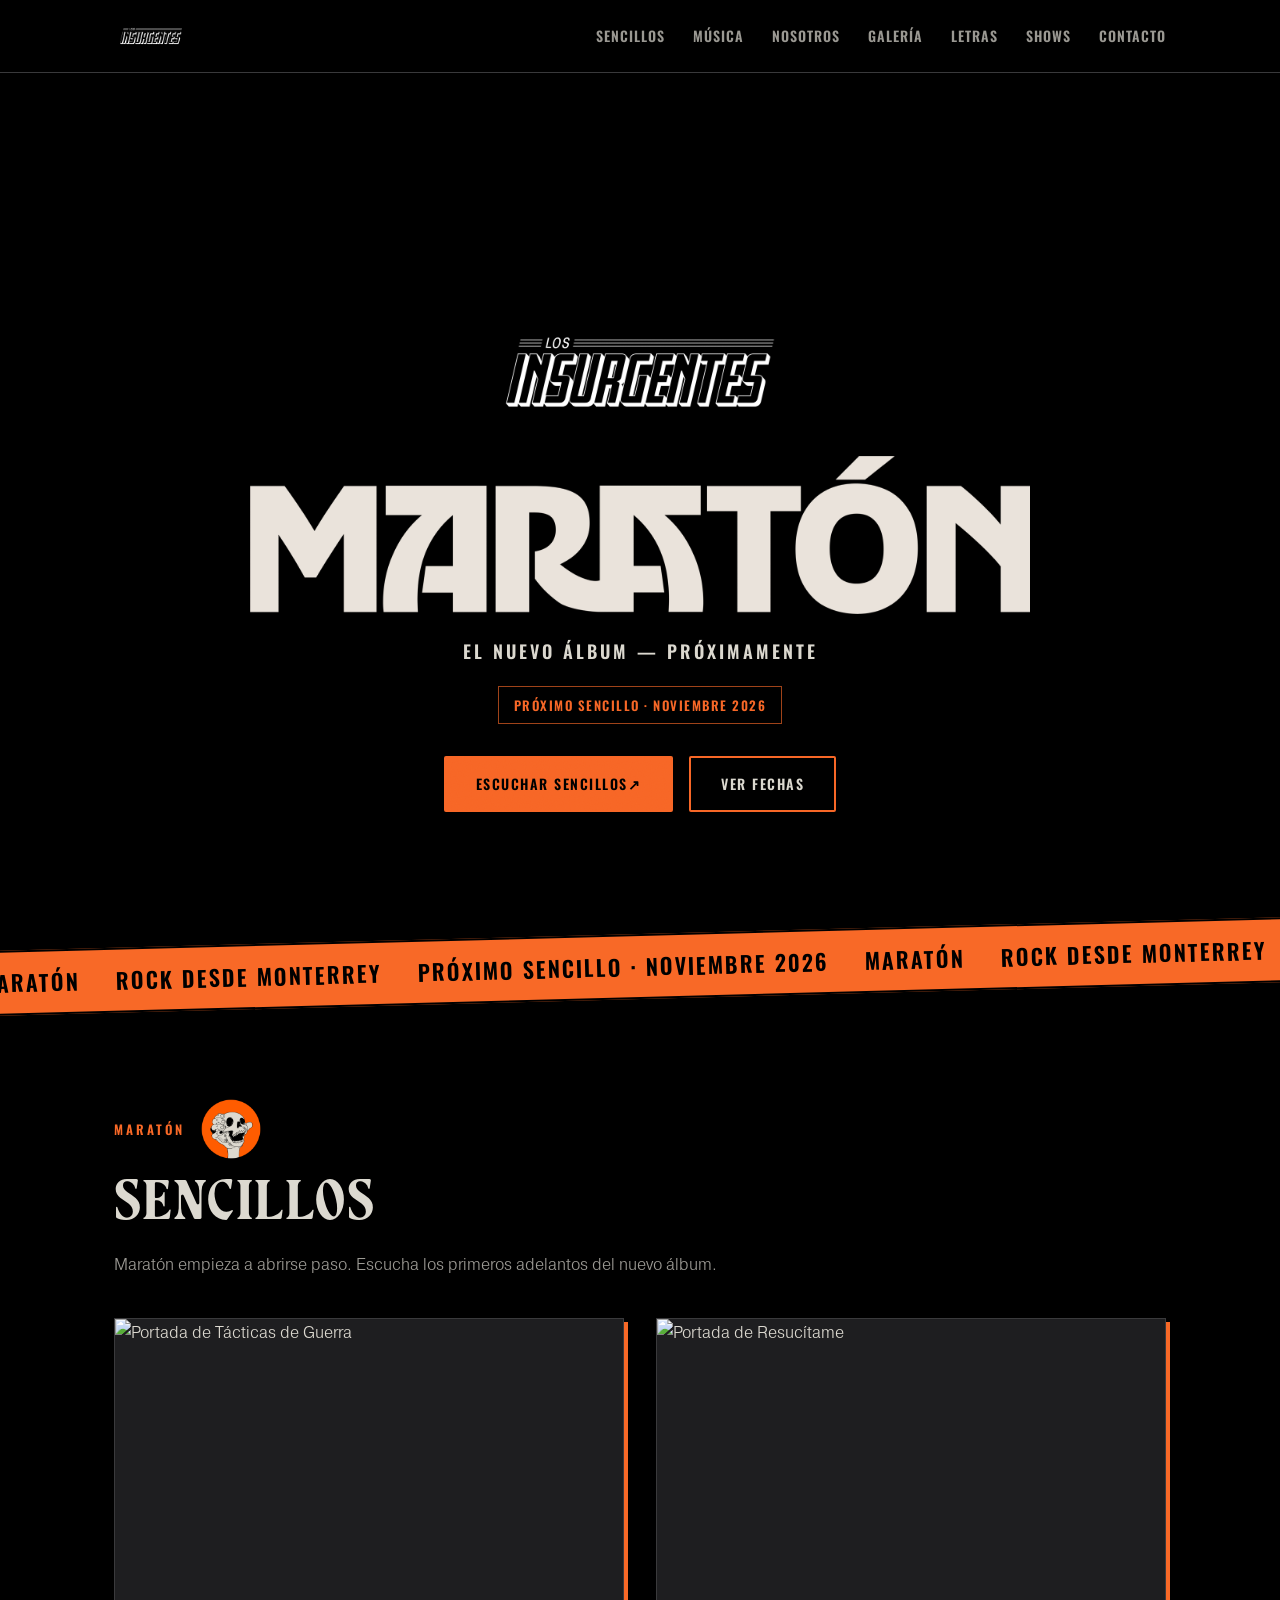
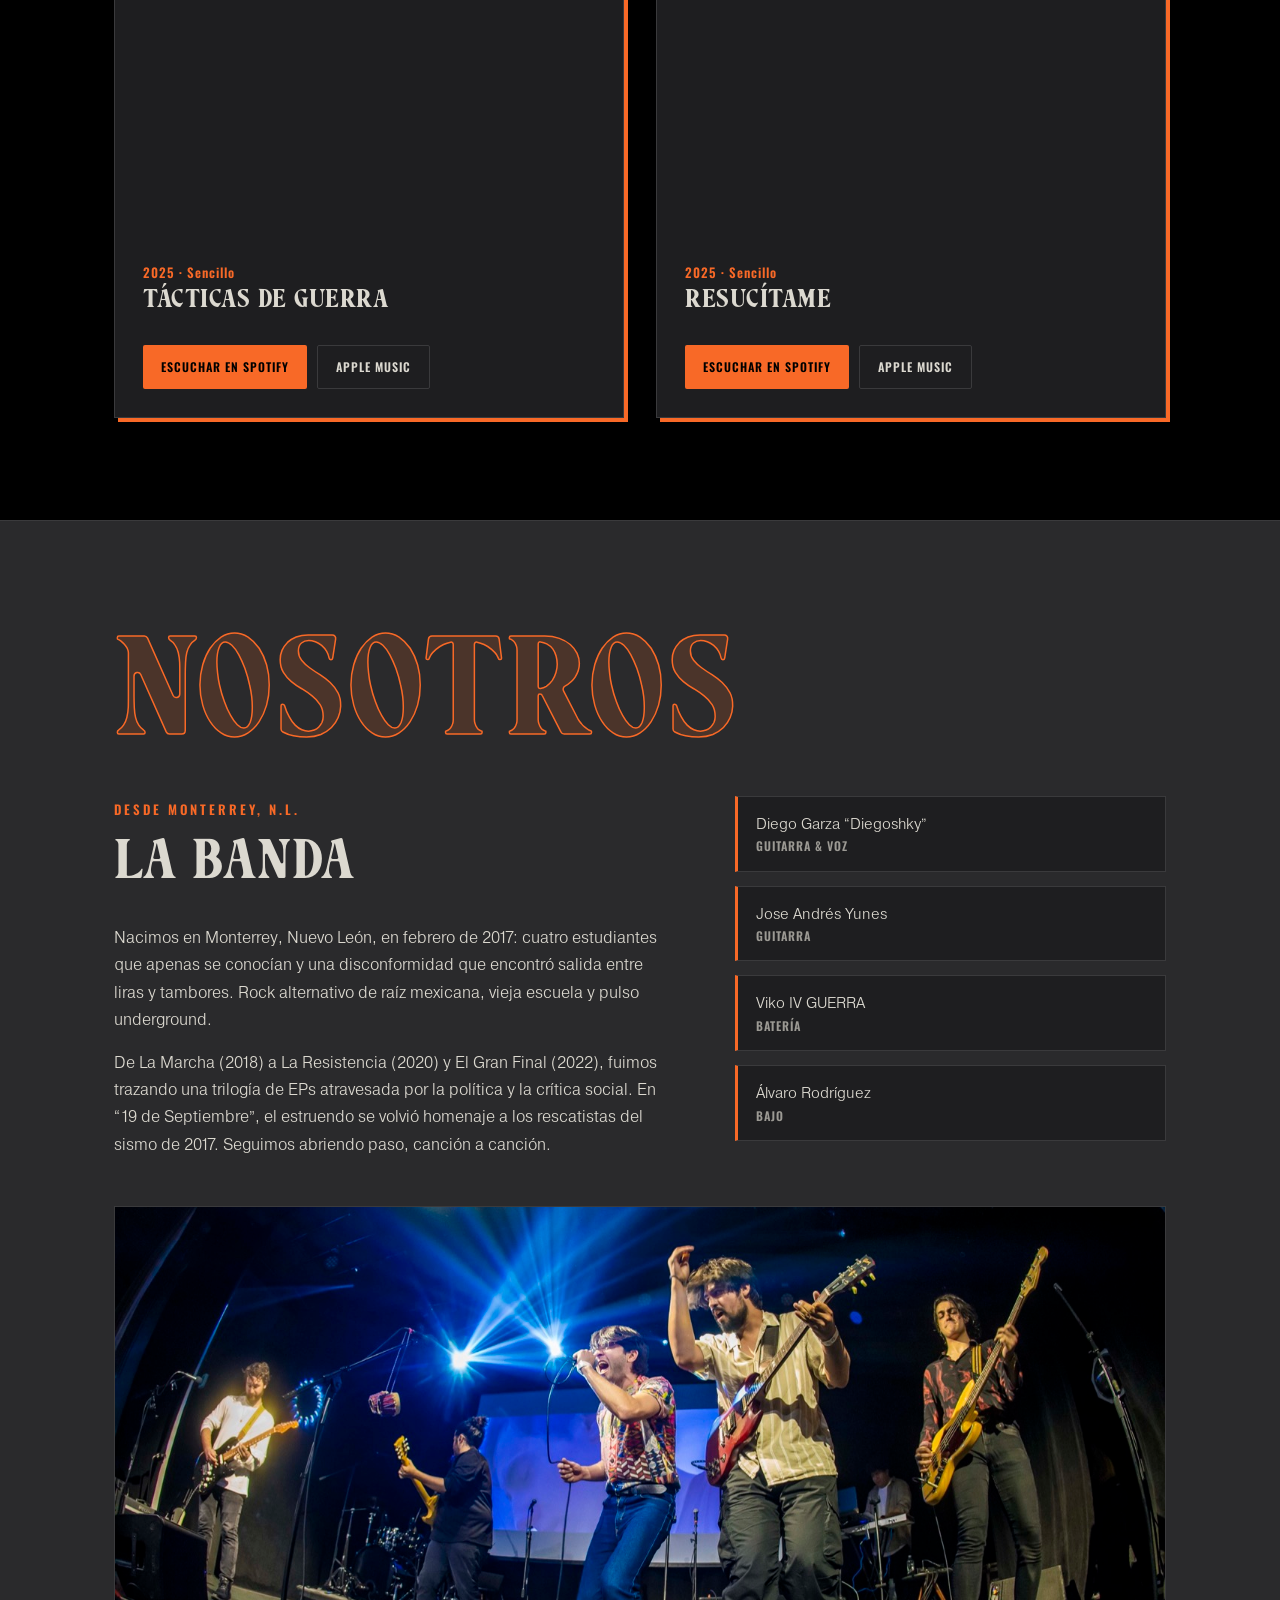
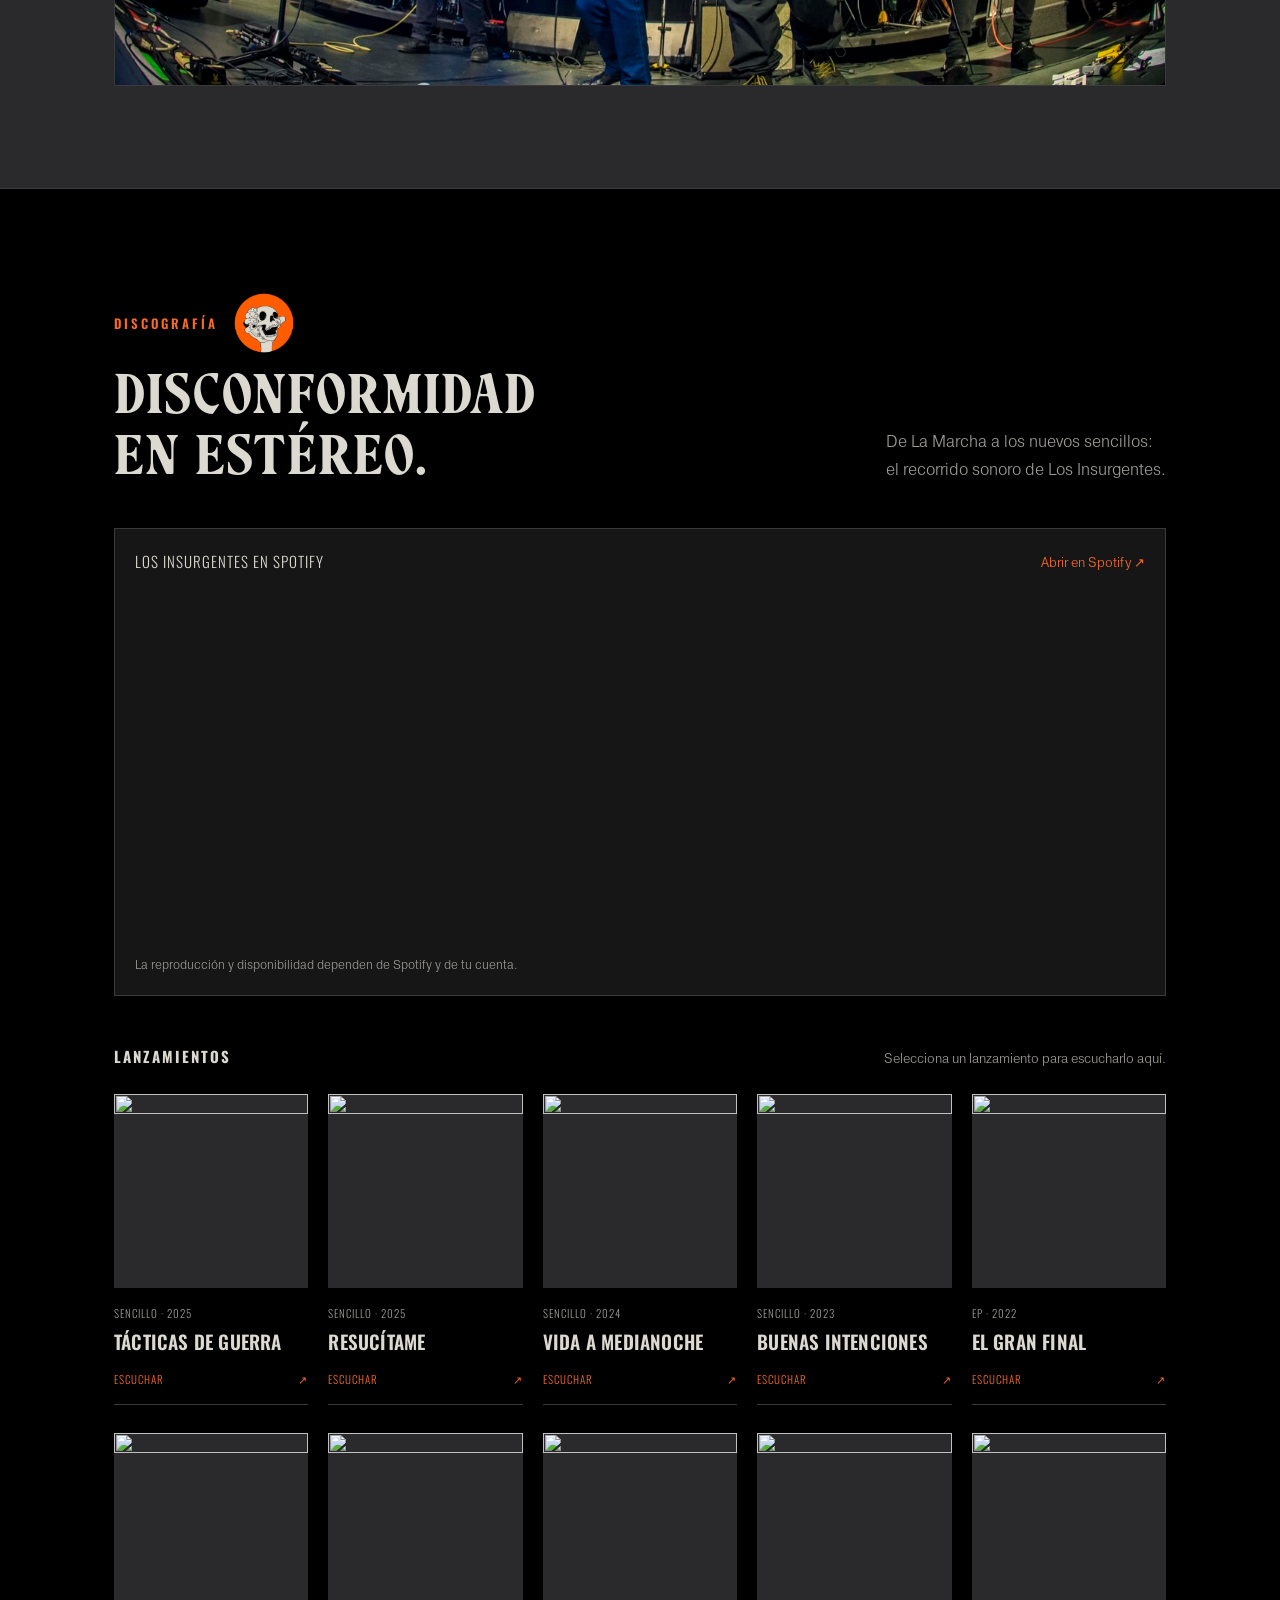
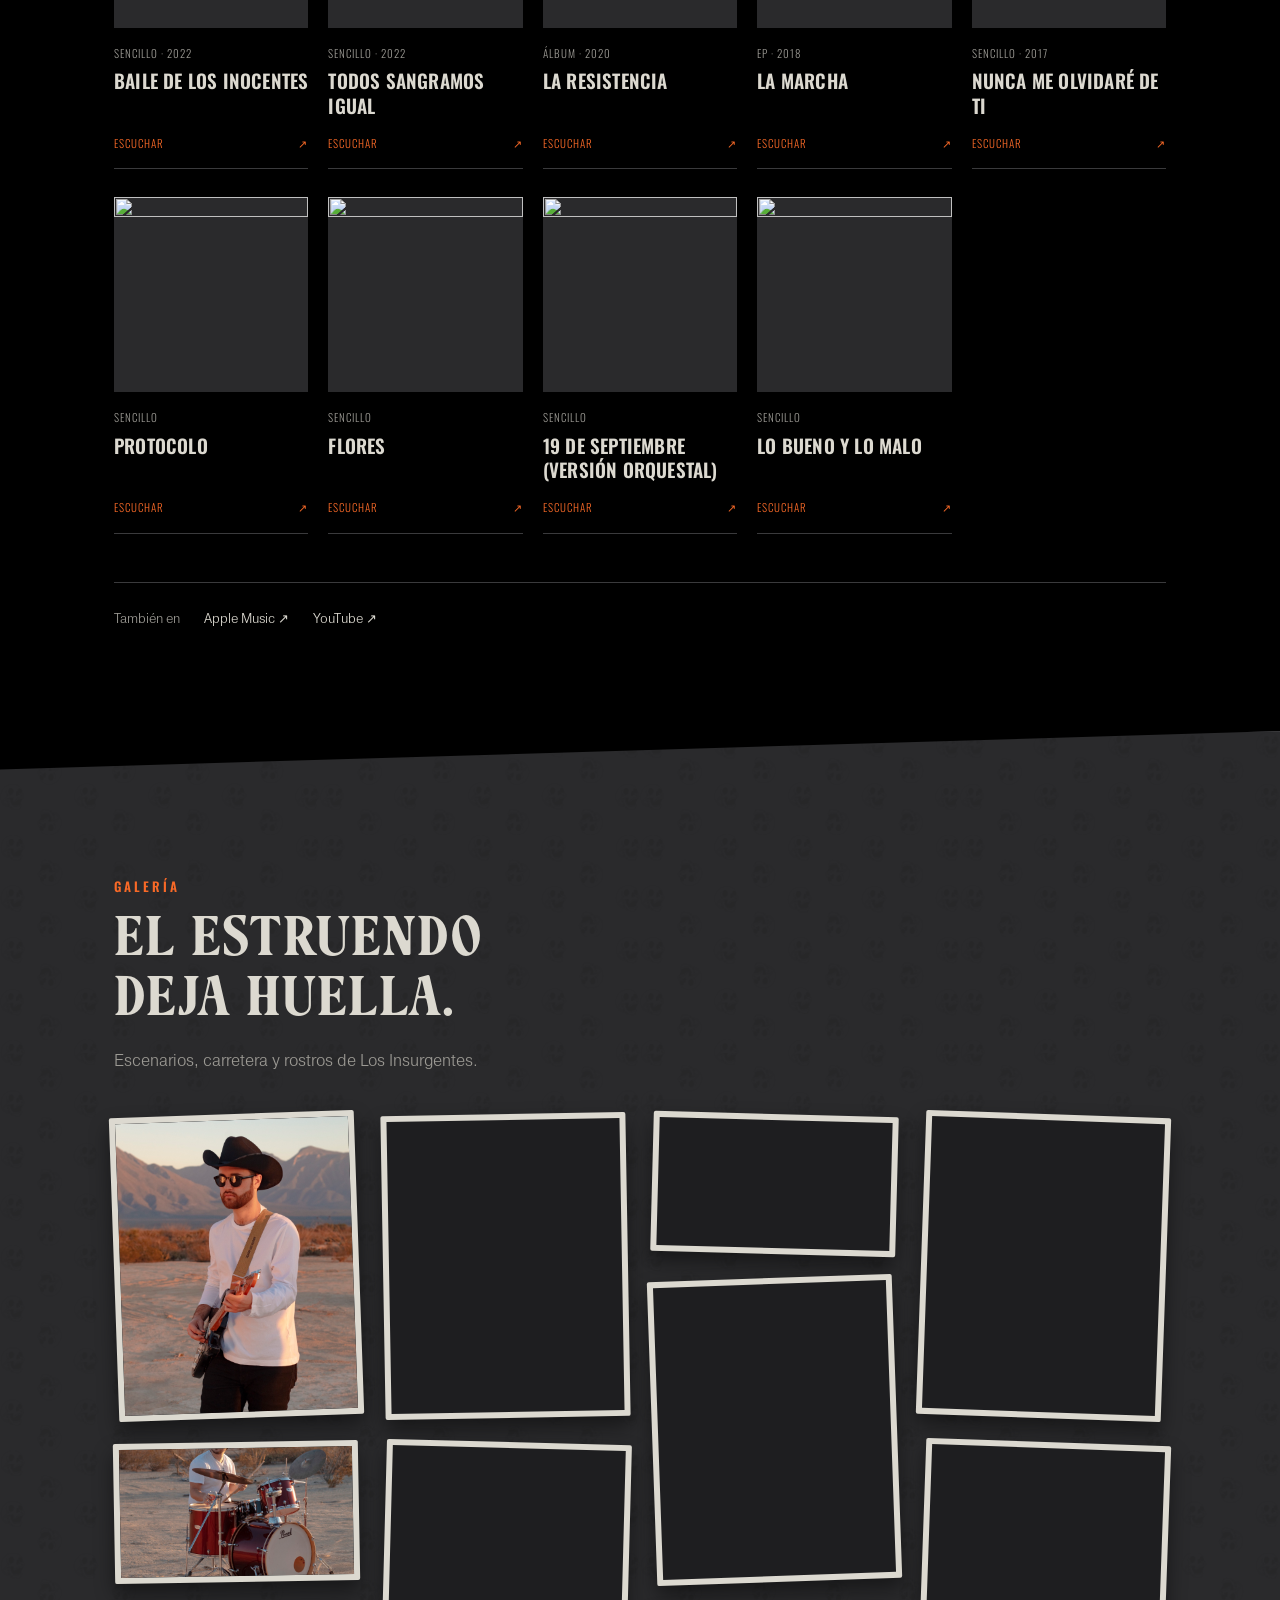
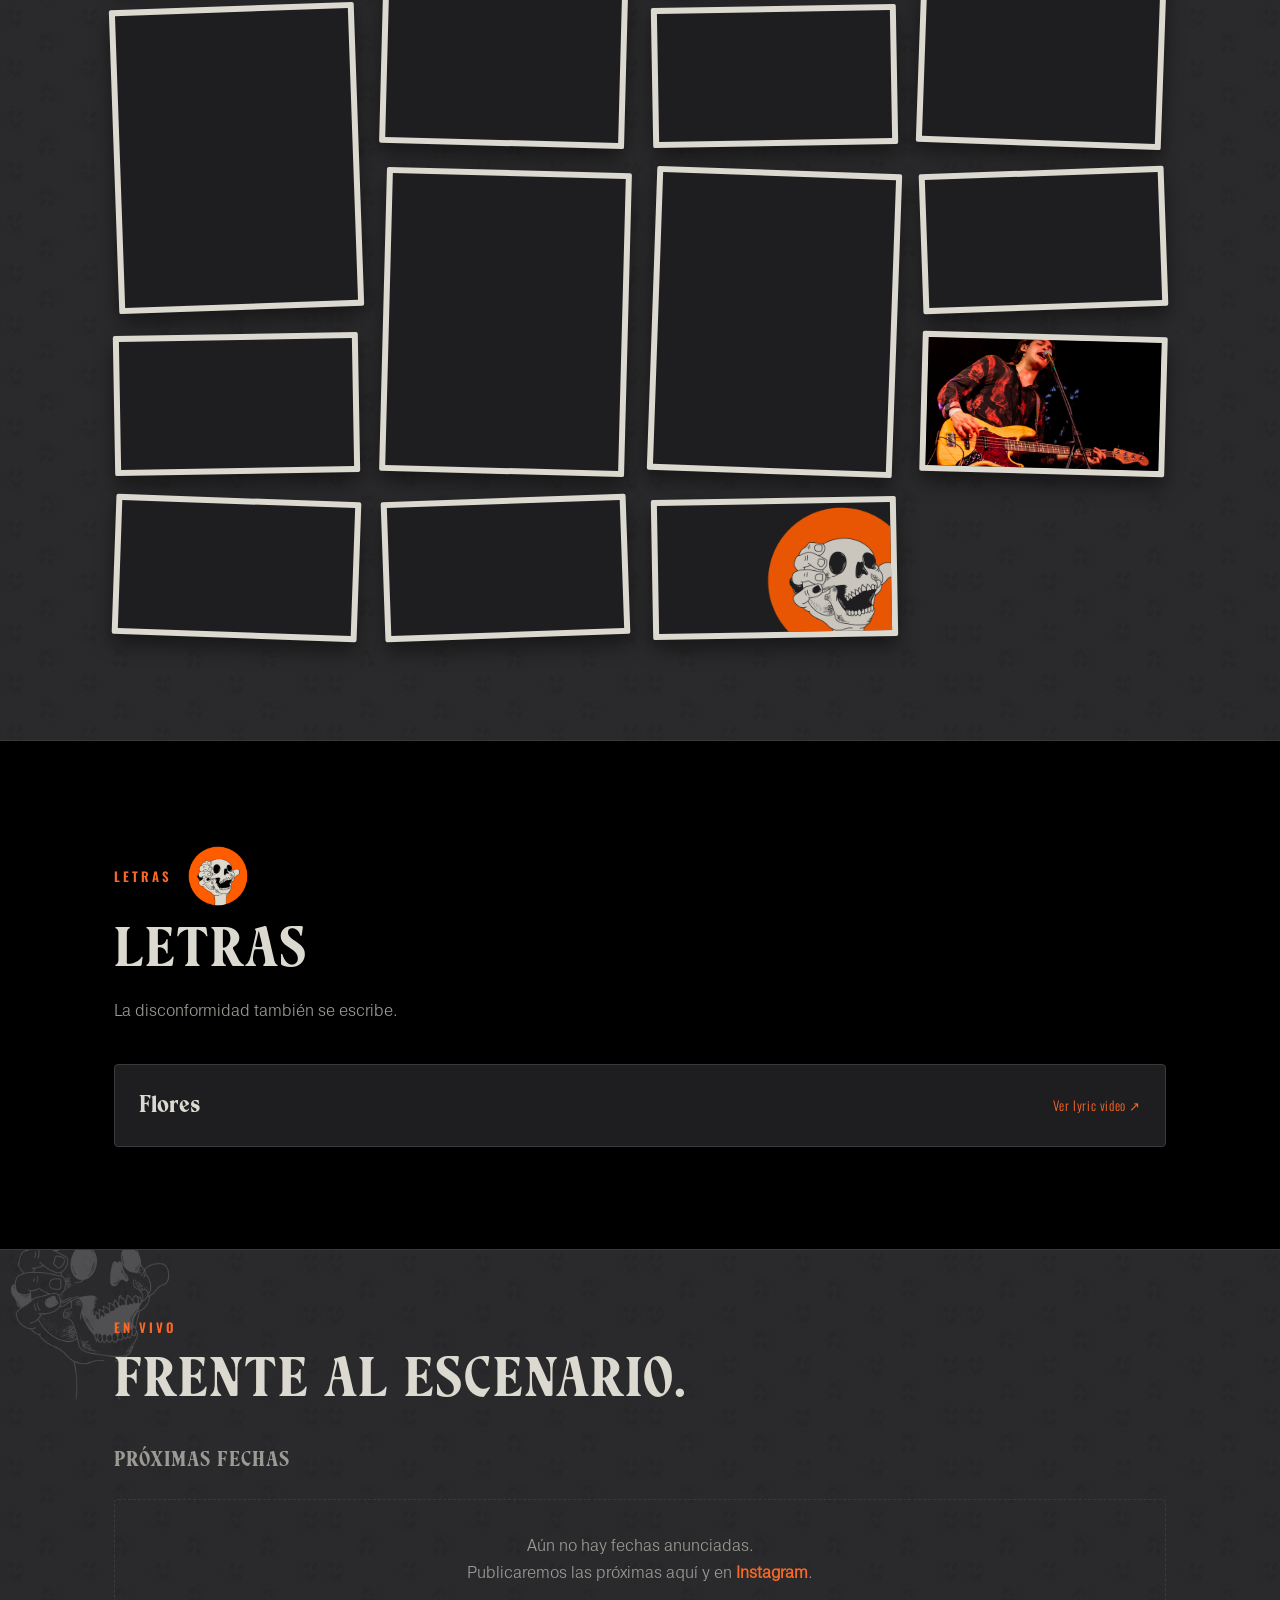
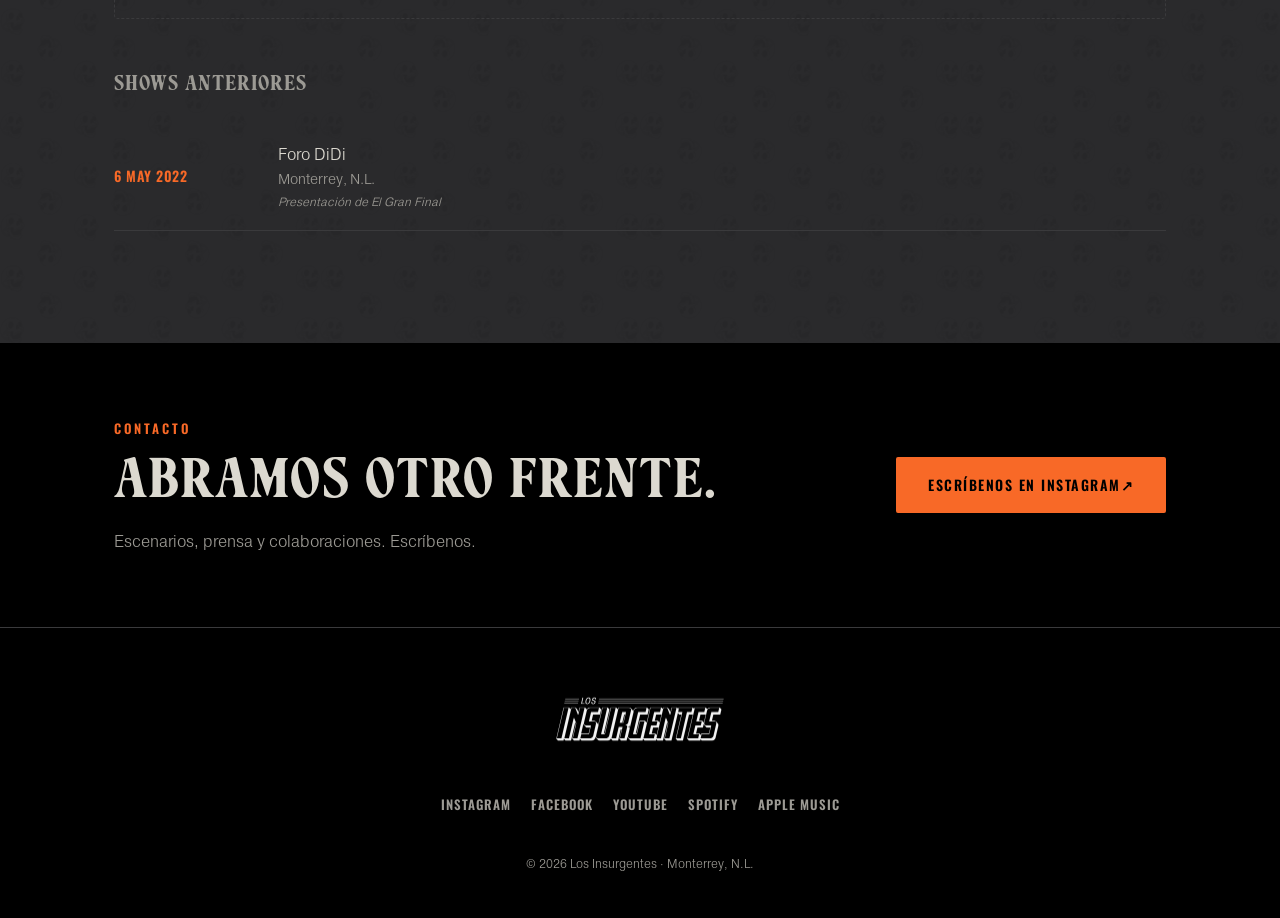
==== index.html @ 3f43b241 "Integra branding oficial de Maratón con la identidad de la banda" ====
<!DOCTYPE html>
<html lang="es-MX">
<head>
<meta charset="UTF-8">
<meta name="viewport" content="width=device-width, initial-scale=1.0">
<title>Los Insurgentes — Maratón, el nuevo álbum</title>
<meta name="description" content="Rock alternativo desde Monterrey: liras, tambores y disconformidad. Escucha a Los Insurgentes y sigue los próximos movimientos de Maratón.">
<link rel="canonical" href="https://losinsurgentes.mx/">
<meta property="og:title" content="Los Insurgentes — Maratón, el nuevo álbum">
<meta property="og:description" content="Rock alternativo desde Monterrey: liras, tambores y disconformidad. Escucha a Los Insurgentes y sigue los próximos movimientos de Maratón.">
<meta property="og:image" content="https://losinsurgentes.mx/assets/og-image.jpg">
<meta property="og:image:width" content="1200">
<meta property="og:image:height" content="630">
<meta property="og:image:alt" content="Los Insurgentes — rock desde Monterrey">
<meta property="og:type" content="website">
<meta property="og:locale" content="es_MX">
<meta property="og:site_name" content="Los Insurgentes">
<meta property="og:url" content="https://losinsurgentes.mx/">
<meta name="twitter:card" content="summary_large_image">
<meta name="twitter:title" content="Los Insurgentes — Maratón, el nuevo álbum">
<meta name="twitter:description" content="Rock alternativo desde Monterrey: liras, tambores y disconformidad. Escucha a Los Insurgentes y sigue los próximos movimientos de Maratón.">
<meta name="twitter:image" content="https://losinsurgentes.mx/assets/og-image.jpg">
<meta name="twitter:image:alt" content="Los Insurgentes — rock desde Monterrey">
<script id="analytics-config" type="application/json">{"enabled":true,"websiteId":"eb77277e-1cce-464f-b6c2-0a48543d6b47","phase":"site","domains":["losinsurgentes.mx","www.losinsurgentes.mx"]}</script>
<script src="js/analytics.js" defer></script>
<link rel="icon" type="image/png" sizes="32x32" href="images/favicon-32.png">
<link rel="icon" type="image/png" sizes="256x256" href="images/favicon-256.png">
<link rel="apple-touch-icon" href="images/favicon-256.png">
<link rel="preconnect" href="https://fonts.googleapis.com">
<link rel="preconnect" href="https://fonts.gstatic.com" crossorigin>
<link href="https://fonts.googleapis.com/css2?family=Oswald:wght@600&display=swap" rel="stylesheet">
<link rel="stylesheet" href="css/style.css">
<link rel="stylesheet" href="css/spotify.css">
</head>
<body>
<a class="skip-link" href="#main">Saltar al contenido</a>
<header class="site-header">
  <nav class="nav" aria-label="Navegación principal">
    <a href="#top" class="nav-brand"><img src="assets/logos/logo-full-white.png" alt="Los Insurgentes — inicio" width="1600" height="561"></a>
    <button type="button" class="nav-toggle" aria-label="Abrir menú" aria-expanded="false" aria-controls="navLinks">&#9776;</button>
    <ul class="nav-links" id="navLinks">
      <li><a href="#sencillos">Sencillos</a></li><li><a href="#music">Música</a></li><li><a href="#about">Nosotros</a></li><li><a href="#gallery">Galería</a></li><li><a href="#lyrics">Letras</a></li><li><a href="#shows">Shows</a></li><li><a href="#contact">Contacto</a></li>
    </ul>
  </nav>
</header>
<main id="main" tabindex="-1">
<section class="hero" id="top" style="--hero-photo:url('content/photos/01-inicio.jpg');background-position:center 35%">
    <div class="hero-inner">
      <img src="assets/logos/logo-full-white.png" alt="Los Insurgentes" class="hero-mark" width="1600" height="561" fetchpriority="high">
      <h1><img class="hero-title-mark" src="assets/maraton/maraton-wordmark-paper.png" alt="Maratón" width="2000" height="403" fetchpriority="high"></h1>
      <p class="hero-tagline">El nuevo álbum — Próximamente</p>
      <p class="hero-announcement">Próximo sencillo · Noviembre 2026</p>
      <div class="hero-ctas"><a href="#sencillos" class="btn btn-solid">Escuchar sencillos <span aria-hidden="true">↗</span></a><a href="#shows" class="btn btn-outline">Ver fechas</a></div>
    </div>
  </section>
<div class="ticker-section" aria-hidden="true"><div class="ticker-band"><div class="ticker-track"><div class="ticker-seq"><span class="ticker-item">Maratón</span><span class="ticker-item">Rock desde Monterrey</span><span class="ticker-item">Próximo sencillo · Noviembre 2026</span><span class="ticker-item">Maratón</span><span class="ticker-item">Rock desde Monterrey</span><span class="ticker-item">Próximo sencillo · Noviembre 2026</span></div><div class="ticker-seq"><span class="ticker-item">Maratón</span><span class="ticker-item">Rock desde Monterrey</span><span class="ticker-item">Próximo sencillo · Noviembre 2026</span><span class="ticker-item">Maratón</span><span class="ticker-item">Rock desde Monterrey</span><span class="ticker-item">Próximo sencillo · Noviembre 2026</span></div></div></div></div>
<section class="singles" id="sencillos"><div class="container"><div class="label-row"><span class="section-label">Maratón</span><img src="assets/logos/skull-stamp-orange.png" alt="" class="label-stamp" aria-hidden="true" loading="lazy" width="1600" height="1600"></div><h2 class="section-title reveal">Sencillos</h2><p class="section-intro">Maratón empieza a abrirse paso. Escucha los primeros adelantos del nuevo álbum.</p><div class="singles-grid"><article class="single-card reveal"><img class="single-artwork" src="https://i.scdn.co/image/ab67616d0000b27310b2b1463a60777111539efa" alt="Portada de Tácticas de Guerra" width="640" height="640" loading="lazy" decoding="async"><div class="single-copy"><span class="single-year">2025 · Sencillo</span><h3 class="single-title">Tácticas de Guerra</h3><div class="single-links"><a href="https://open.spotify.com/album/7z2MtC88layaORkxYPIvk5" target="_blank" rel="noopener noreferrer" class="single-link-spotify">Escuchar en Spotify</a><a href="https://music.apple.com/us/song/1837766992" target="_blank" rel="noopener noreferrer" class="single-link-secondary">Apple Music</a></div></div></article>
<article class="single-card reveal"><img class="single-artwork" src="https://i.scdn.co/image/ab67616d0000b2730c59e202f4c7b4724fab5449" alt="Portada de Resucítame" width="640" height="640" loading="lazy" decoding="async"><div class="single-copy"><span class="single-year">2025 · Sencillo</span><h3 class="single-title">Resucítame</h3><div class="single-links"><a href="https://open.spotify.com/album/5kNzBFvVUZdvCEv5yYnAKm" target="_blank" rel="noopener noreferrer" class="single-link-spotify">Escuchar en Spotify</a><a href="https://music.apple.com/us/album/resuc%C3%ADtame-single/1850782428" target="_blank" rel="noopener noreferrer" class="single-link-secondary">Apple Music</a></div></div></article></div></div></section>
<section class="about" id="about"><div class="container"><div class="about-title-big" aria-hidden="true">Nosotros</div><div class="about-grid"><div><span class="section-label">Desde Monterrey, N.L.</span><h2 class="section-title reveal">La banda</h2><div class="about-body"><p>Nacimos en Monterrey, Nuevo León, en febrero de 2017: cuatro estudiantes que apenas se conocían y una disconformidad que encontró salida entre liras y tambores. Rock alternativo de raíz mexicana, vieja escuela y pulso underground.</p><p>De La Marcha (2018) a La Resistencia (2020) y El Gran Final (2022), fuimos trazando una trilogía de EPs atravesada por la política y la crítica social. En “19 de Septiembre”, el estruendo se volvió homenaje a los rescatistas del sismo de 2017. Seguimos abriendo paso, canción a canción.</p></div></div><div class="members"><div class="member-card reveal"><div class="member-name">Diego Garza “Diegoshky”</div><div class="member-role">Guitarra &amp; voz</div></div><div class="member-card reveal"><div class="member-name">Jose Andrés Yunes</div><div class="member-role">Guitarra</div></div><div class="member-card reveal"><div class="member-name">Viko IV GUERRA</div><div class="member-role">Batería</div></div><div class="member-card reveal"><div class="member-name">Álvaro Rodríguez</div><div class="member-role">Bajo</div></div></div></div><img src="content/photos/02-banda.jpg" alt="Los Insurgentes en vivo en Foro DiDi, Monterrey" class="about-photo" width="1400" height="933" loading="lazy" decoding="async"></div></section>
<section id="music" class="music-section" aria-labelledby="musicTitle">
    <div class="container">
      <div class="label-row">
        <span class="section-label">Discografía</span>
        <img src="assets/logos/skull-stamp-orange.png" alt="" class="label-stamp" aria-hidden="true" loading="lazy" width="1600" height="1600">
      </div>
      <div class="music-heading">
        <h2 class="section-title reveal" id="musicTitle">Disconformidad<br>en estéreo.</h2>
        <p class="section-intro">De La Marcha a los nuevos sencillos: el recorrido sonoro de Los Insurgentes.</p>
      </div>

      <div class="music-player" id="musicPlayer" tabindex="-1" aria-label="Reproductor de Spotify">
        <div class="music-player-heading">
          <p class="music-player-label" id="spotifySelection">Los Insurgentes en Spotify</p>
          <a id="spotifyOpen" href="https://open.spotify.com/artist/3ukFu8umbFWty86yaubSR6" target="_blank" rel="noopener noreferrer">Abrir en Spotify <span aria-hidden="true">↗</span></a>
        </div>
        <iframe id="spotifyPlayer" title="Escucha a Los Insurgentes en Spotify" src="https://open.spotify.com/embed/artist/3ukFu8umbFWty86yaubSR6?utm_source=generator&amp;theme=0" width="100%" height="352" allow="autoplay; clipboard-write; encrypted-media; fullscreen; picture-in-picture" allowfullscreen loading="lazy"></iframe>
        <p class="music-player-note">La reproducción y disponibilidad dependen de Spotify y de tu cuenta.</p>
        <p class="music-announcement" id="spotifyStatus" role="status" aria-live="polite" aria-atomic="true"></p>
      </div>

      <div class="music-catalog-heading">
        <h3>Lanzamientos</h3>
        <p class="music-js-hint" hidden>Selecciona un lanzamiento para escucharlo aquí.</p>
        <noscript><p>Abre cualquier lanzamiento para escucharlo en Spotify.</p></noscript>
      </div>
      <ul class="music-catalog" aria-label="Lanzamientos de Los Insurgentes">
        <li>
          <a class="music-release" href="https://open.spotify.com/album/7z2MtC88layaORkxYPIvk5" target="_blank" rel="noopener noreferrer" data-spotify-release="7z2MtC88layaORkxYPIvk5" data-release-title="Tácticas de Guerra" aria-label="Escuchar Tácticas de Guerra">
            <img class="music-release-art" src="https://i.scdn.co/image/ab67616d0000b27310b2b1463a60777111539efa" alt="" width="640" height="640" loading="lazy">
            <span class="music-release-meta">Sencillo · 2025</span>
            <span class="music-release-title">Tácticas de Guerra</span>
            <span class="music-release-action">Escuchar <span aria-hidden="true">↗</span></span>
          </a>
        </li>
        <li>
          <a class="music-release" href="https://open.spotify.com/album/5kNzBFvVUZdvCEv5yYnAKm" target="_blank" rel="noopener noreferrer" data-spotify-release="5kNzBFvVUZdvCEv5yYnAKm" data-release-title="Resucítame" aria-label="Escuchar Resucítame">
            <img class="music-release-art" src="https://i.scdn.co/image/ab67616d0000b2730c59e202f4c7b4724fab5449" alt="" width="640" height="640" loading="lazy">
            <span class="music-release-meta">Sencillo · 2025</span>
            <span class="music-release-title">Resucítame</span>
            <span class="music-release-action">Escuchar <span aria-hidden="true">↗</span></span>
          </a>
        </li>
        <li>
          <a class="music-release" href="https://open.spotify.com/album/1MLZQ1E4BJf6qBoXoadX37" target="_blank" rel="noopener noreferrer" data-spotify-release="1MLZQ1E4BJf6qBoXoadX37" data-release-title="Vida a Medianoche" aria-label="Escuchar Vida a Medianoche">
            <img class="music-release-art" src="https://i.scdn.co/image/ab67616d0000b273c0a120c72dfea8719c95135f" alt="" width="640" height="640" loading="lazy">
            <span class="music-release-meta">Sencillo · 2024</span>
            <span class="music-release-title">Vida a Medianoche</span>
            <span class="music-release-action">Escuchar <span aria-hidden="true">↗</span></span>
          </a>
        </li>
        <li>
          <a class="music-release" href="https://open.spotify.com/album/7rDefJbtC3WKHGu8q2qJTk" target="_blank" rel="noopener noreferrer" data-spotify-release="7rDefJbtC3WKHGu8q2qJTk" data-release-title="Buenas Intenciones" aria-label="Escuchar Buenas Intenciones">
            <img class="music-release-art" src="https://i.scdn.co/image/ab67616d0000b273c4517549b0be565c45f3cf5d" alt="" width="640" height="640" loading="lazy">
            <span class="music-release-meta">Sencillo · 2023</span>
            <span class="music-release-title">Buenas Intenciones</span>
            <span class="music-release-action">Escuchar <span aria-hidden="true">↗</span></span>
          </a>
        </li>
        <li>
          <a class="music-release" href="https://open.spotify.com/album/6Qsu8e1WqRDflQykbXsel1" target="_blank" rel="noopener noreferrer" data-spotify-release="6Qsu8e1WqRDflQykbXsel1" data-release-title="El Gran Final" aria-label="Escuchar El Gran Final">
            <img class="music-release-art" src="https://i.scdn.co/image/ab67616d0000b273fa35021085ba31d07c55a4ca" alt="" width="640" height="640" loading="lazy">
            <span class="music-release-meta">EP · 2022</span>
            <span class="music-release-title">El Gran Final</span>
            <span class="music-release-action">Escuchar <span aria-hidden="true">↗</span></span>
          </a>
        </li>
        <li>
          <a class="music-release" href="https://open.spotify.com/album/0YWwxKM6BXGXL9IC3nsPjr" target="_blank" rel="noopener noreferrer" data-spotify-release="0YWwxKM6BXGXL9IC3nsPjr" data-release-title="Baile de los Inocentes" aria-label="Escuchar Baile de los Inocentes">
            <img class="music-release-art" src="https://i.scdn.co/image/ab67616d0000b273583f5d08fa4c26835da4acd9" alt="" width="640" height="640" loading="lazy">
            <span class="music-release-meta">Sencillo · 2022</span>
            <span class="music-release-title">Baile de los Inocentes</span>
            <span class="music-release-action">Escuchar <span aria-hidden="true">↗</span></span>
          </a>
        </li>
        <li>
          <a class="music-release" href="https://open.spotify.com/album/78oNsvqJhCVS0qv6uJcOPZ" target="_blank" rel="noopener noreferrer" data-spotify-release="78oNsvqJhCVS0qv6uJcOPZ" data-release-title="Todos Sangramos Igual" aria-label="Escuchar Todos Sangramos Igual">
            <img class="music-release-art" src="https://i.scdn.co/image/ab67616d0000b2731bbab9b02c518ab7130afd8c" alt="" width="640" height="640" loading="lazy">
            <span class="music-release-meta">Sencillo · 2022</span>
            <span class="music-release-title">Todos Sangramos Igual</span>
            <span class="music-release-action">Escuchar <span aria-hidden="true">↗</span></span>
          </a>
        </li>
        <li>
          <a class="music-release" href="https://open.spotify.com/album/3aSY4y3LM37XU8L9umjUDE" target="_blank" rel="noopener noreferrer" data-spotify-release="3aSY4y3LM37XU8L9umjUDE" data-release-title="La Resistencia" aria-label="Escuchar La Resistencia">
            <img class="music-release-art" src="https://i.scdn.co/image/ab67616d0000b273ba374201ff23097089a7ece2" alt="" width="640" height="640" loading="lazy">
            <span class="music-release-meta">Álbum · 2020</span>
            <span class="music-release-title">La Resistencia</span>
            <span class="music-release-action">Escuchar <span aria-hidden="true">↗</span></span>
          </a>
        </li>
        <li>
          <a class="music-release" href="https://open.spotify.com/album/6W13HKlSlAJ9pFvbkCP3Qe" target="_blank" rel="noopener noreferrer" data-spotify-release="6W13HKlSlAJ9pFvbkCP3Qe" data-release-title="La Marcha" aria-label="Escuchar La Marcha">
            <img class="music-release-art" src="https://i.scdn.co/image/ab67616d0000b2735abd4b559f9c0f4ceec6e0f5" alt="" width="640" height="640" loading="lazy">
            <span class="music-release-meta">EP · 2018</span>
            <span class="music-release-title">La Marcha</span>
            <span class="music-release-action">Escuchar <span aria-hidden="true">↗</span></span>
          </a>
        </li>
        <li>
          <a class="music-release" href="https://open.spotify.com/album/6BbY8vmlnCMvVFjxxDq93c" target="_blank" rel="noopener noreferrer" data-spotify-release="6BbY8vmlnCMvVFjxxDq93c" data-release-title="Nunca Me Olvidaré de Ti" aria-label="Escuchar Nunca Me Olvidaré de Ti">
            <img class="music-release-art" src="https://i.scdn.co/image/ab67616d0000b2735fe83a807dc758075c56f747" alt="" width="640" height="640" loading="lazy">
            <span class="music-release-meta">Sencillo · 2017</span>
            <span class="music-release-title">Nunca Me Olvidaré de Ti</span>
            <span class="music-release-action">Escuchar <span aria-hidden="true">↗</span></span>
          </a>
        </li>
        <li>
          <a class="music-release" href="https://open.spotify.com/album/3dySCMzib92NTFnIOnkx0V" target="_blank" rel="noopener noreferrer" data-spotify-release="3dySCMzib92NTFnIOnkx0V" data-release-title="Protocolo" aria-label="Escuchar Protocolo">
            <img class="music-release-art" src="https://i.scdn.co/image/ab67616d0000b27322750b76d7487fc53e60ab9c" alt="" width="640" height="640" loading="lazy">
            <span class="music-release-meta">Sencillo</span>
            <span class="music-release-title">Protocolo</span>
            <span class="music-release-action">Escuchar <span aria-hidden="true">↗</span></span>
          </a>
        </li>
        <li>
          <a class="music-release" href="https://open.spotify.com/album/7tgS7aZyODBplFIeywqDcS" target="_blank" rel="noopener noreferrer" data-spotify-release="7tgS7aZyODBplFIeywqDcS" data-release-title="Flores" aria-label="Escuchar Flores">
            <img class="music-release-art" src="https://i.scdn.co/image/ab67616d0000b2737e6c568535b9a664a0420d0e" alt="" width="640" height="640" loading="lazy">
            <span class="music-release-meta">Sencillo</span>
            <span class="music-release-title">Flores</span>
            <span class="music-release-action">Escuchar <span aria-hidden="true">↗</span></span>
          </a>
        </li>
        <li>
          <a class="music-release" href="https://open.spotify.com/album/2PffIdXNJUxsZcx3XHQtVc" target="_blank" rel="noopener noreferrer" data-spotify-release="2PffIdXNJUxsZcx3XHQtVc" data-release-title="19 de Septiembre (Versión Orquestal)" aria-label="Escuchar 19 de Septiembre (Versión Orquestal)">
            <img class="music-release-art" src="https://i.scdn.co/image/ab67616d0000b273901fecc40d2fc7cf16164e6c" alt="" width="640" height="640" loading="lazy">
            <span class="music-release-meta">Sencillo</span>
            <span class="music-release-title">19 de Septiembre (Versión Orquestal)</span>
            <span class="music-release-action">Escuchar <span aria-hidden="true">↗</span></span>
          </a>
        </li>
        <li>
          <a class="music-release" href="https://open.spotify.com/album/2kaWdP8zEUDFF8QvCJL1jw" target="_blank" rel="noopener noreferrer" data-spotify-release="2kaWdP8zEUDFF8QvCJL1jw" data-release-title="Lo Bueno y Lo Malo" aria-label="Escuchar Lo Bueno y Lo Malo">
            <img class="music-release-art" src="https://i.scdn.co/image/ab67616d0000b27338cefe763e318c222797c4e4" alt="" width="640" height="640" loading="lazy">
            <span class="music-release-meta">Sencillo</span>
            <span class="music-release-title">Lo Bueno y Lo Malo</span>
            <span class="music-release-action">Escuchar <span aria-hidden="true">↗</span></span>
          </a>
        </li>
      </ul>

      <div class="music-platforms" aria-label="Más plataformas">
        <span>También en</span>
        <a href="https://music.apple.com/us/artist/los-insurgentes/1231291746" target="_blank" rel="noopener noreferrer">Apple Music <span aria-hidden="true">↗</span></a>
        <a href="https://www.youtube.com/@LosInsurgentes" target="_blank" rel="noopener noreferrer">YouTube <span aria-hidden="true">↗</span></a>
      </div>
    </div>
  </section>
<section id="gallery" class="gallery-section"><div class="gallery-pattern" aria-hidden="true"></div><div class="container"><span class="section-label">Galería</span><h2 class="section-title reveal">El estruendo<br>deja huella.</h2><p class="section-intro">Escenarios, carretera y rostros de Los Insurgentes.</p><div class="gallery-grid"><div class="gallery-item tall reveal"><button type="button" class="gallery-trigger" aria-label="Abrir foto 1: Retrato de Los Insurgentes durante su sesión fotográfica en el desierto, con sombrero"><img src="content/photos/galeria/01.jpg" alt="Retrato de Los Insurgentes durante su sesión fotográfica en el desierto, con sombrero" width="1400" height="2100" loading="lazy" decoding="async"></button></div>
<div class="gallery-item tall reveal"><button type="button" class="gallery-trigger" aria-label="Abrir foto 2: Retrato de la banda en el desierto junto a una cruz"><img src="content/photos/galeria/02.jpg" alt="Retrato de la banda en el desierto junto a una cruz" width="1400" height="2100" loading="lazy" decoding="async"></button></div>
<div class="gallery-item reveal"><button type="button" class="gallery-trigger" aria-label="Abrir foto 3: Detrás de cámaras de la sesión fotográfica en el desierto"><img src="content/photos/galeria/03.jpg" alt="Detrás de cámaras de la sesión fotográfica en el desierto" width="1400" height="933" loading="lazy" decoding="async"></button></div>
<div class="gallery-item tall reveal"><button type="button" class="gallery-trigger" aria-label="Abrir foto 4: Silueta del baterista de Los Insurgentes al atardecer en el desierto"><img src="content/photos/galeria/04.jpg" alt="Silueta del baterista de Los Insurgentes al atardecer en el desierto" width="1400" height="2100" loading="lazy" decoding="async"></button></div>
<div class="gallery-item tall reveal"><button type="button" class="gallery-trigger" aria-label="Abrir foto 5: El bajista y el baterista de Los Insurgentes durante la sesión en el desierto"><img src="content/photos/galeria/05.jpg" alt="El bajista y el baterista de Los Insurgentes durante la sesión en el desierto" width="1400" height="2100" loading="lazy" decoding="async"></button></div>
<div class="gallery-item reveal"><button type="button" class="gallery-trigger" aria-label="Abrir foto 6: El baterista de Los Insurgentes con una cerveza durante un descanso de la sesión en el desierto"><img src="content/photos/galeria/06.jpg" alt="El baterista de Los Insurgentes con una cerveza durante un descanso de la sesión en el desierto" width="1400" height="2100" loading="lazy" decoding="async"></button></div>
<div class="gallery-item tall reveal"><button type="button" class="gallery-trigger" aria-label="Abrir foto 7: Miembro de la banda de perfil sobre un cerro, sesión fotográfica en Zapal"><img src="content/photos/galeria/07.jpg" alt="Miembro de la banda de perfil sobre un cerro, sesión fotográfica en Zapal" width="1400" height="2100" loading="lazy" decoding="async"></button></div>
<div class="gallery-item tall reveal"><button type="button" class="gallery-trigger" aria-label="Abrir foto 8: Primer plano del vocalista cantando, sesión fotográfica en Zapal"><img src="content/photos/galeria/08.jpg" alt="Primer plano del vocalista cantando, sesión fotográfica en Zapal" width="1400" height="2100" loading="lazy" decoding="async"></button></div>
<div class="gallery-item tall reveal"><button type="button" class="gallery-trigger" aria-label="Abrir foto 9: Los guitarristas de Los Insurgentes durante la sesión fotográfica en Zapal"><img src="content/photos/galeria/09.jpg" alt="Los guitarristas de Los Insurgentes durante la sesión fotográfica en Zapal" width="1400" height="2100" loading="lazy" decoding="async"></button></div>
<div class="gallery-item reveal"><button type="button" class="gallery-trigger" aria-label="Abrir foto 10: El vocalista de Los Insurgentes en blanco y negro, en vivo en Foro DiDi, Monterrey"><img src="content/photos/galeria/10.jpg" alt="El vocalista de Los Insurgentes en blanco y negro, en vivo en Foro DiDi, Monterrey" width="1400" height="934" loading="lazy" decoding="async"></button></div>
<div class="gallery-item tall reveal"><button type="button" class="gallery-trigger" aria-label="Abrir foto 11: Los guitarristas de Los Insurgentes sonriendo en vivo en Foro DiDi, Monterrey"><img src="content/photos/galeria/11.jpg" alt="Los guitarristas de Los Insurgentes sonriendo en vivo en Foro DiDi, Monterrey" width="1400" height="2097" loading="lazy" decoding="async"></button></div>
<div class="gallery-item tall reveal"><button type="button" class="gallery-trigger" aria-label="Abrir foto 12: Los Insurgentes en vivo en Foro DiDi, Monterrey, con destello de luz de color"><img src="content/photos/galeria/12.jpg" alt="Los Insurgentes en vivo en Foro DiDi, Monterrey, con destello de luz de color" width="1400" height="2097" loading="lazy" decoding="async"></button></div>
<div class="gallery-item reveal"><button type="button" class="gallery-trigger" aria-label="Abrir foto 13: Los Insurgentes en vivo en Foro DiDi, Monterrey, tomada con lente ojo de pez"><img src="content/photos/galeria/13.jpg" alt="Los Insurgentes en vivo en Foro DiDi, Monterrey, tomada con lente ojo de pez" width="1400" height="933" loading="lazy" decoding="async"></button></div>
<div class="gallery-item reveal"><button type="button" class="gallery-trigger" aria-label="Abrir foto 14: El baterista en vivo en Foro DiDi, Monterrey, bajo luz verde"><img src="content/photos/galeria/14.jpg" alt="El baterista en vivo en Foro DiDi, Monterrey, bajo luz verde" width="1400" height="933" loading="lazy" decoding="async"></button></div>
<div class="gallery-item reveal"><button type="button" class="gallery-trigger" aria-label="Abrir foto 15: Primer plano del cantante en vivo en Foro DiDi, Monterrey"><img src="content/photos/galeria/15.jpg" alt="Primer plano del cantante en vivo en Foro DiDi, Monterrey" width="1400" height="933" loading="lazy" decoding="async"></button></div>
<div class="gallery-item reveal"><button type="button" class="gallery-trigger" aria-label="Abrir foto 16: Los Insurgentes en vivo, en el show con Siddhartha, con iluminación en tonos cian y naranja"><img src="content/photos/galeria/16.jpg" alt="Los Insurgentes en vivo, en el show con Siddhartha, con iluminación en tonos cian y naranja" width="1400" height="933" loading="lazy" decoding="async"></button></div>
<div class="gallery-item reveal"><button type="button" class="gallery-trigger" aria-label="Abrir foto 17: Los Insurgentes a contraluz frente al público, en el show con Siddhartha"><img src="content/photos/galeria/17.jpg" alt="Los Insurgentes a contraluz frente al público, en el show con Siddhartha" width="1400" height="933" loading="lazy" decoding="async"></button></div>
<div class="gallery-item reveal"><button type="button" class="gallery-trigger" aria-label="Abrir foto 18: Los Insurgentes en vivo ante el público en Guadalajara"><img src="content/photos/galeria/18.jpg" alt="Los Insurgentes en vivo ante el público en Guadalajara" width="1400" height="1050" loading="lazy" decoding="async"></button><img src="assets/logos/skull-stamp-orange.png" alt="" class="gallery-stamp" aria-hidden="true" width="1600" height="1600" loading="lazy"></div></div></div></section>
  <section id="lyrics">
    <div class="container">
      <div class="label-row">
        <span class="section-label">Letras</span>
        <img src="assets/logos/skull-stamp-orange.png" alt="" class="label-stamp" aria-hidden="true" loading="lazy" width="1600" height="1600">
      </div>
      <h2 class="section-title reveal">Letras</h2>
      <p class="section-intro">La disconformidad también se escribe.</p>
      <div class="lyrics-list">
        <a class="lyric-item lyric-source-link" href="https://www.youtube.com/watch?v=9MR5Nc9naFg" target="_blank" rel="noopener noreferrer">
          <span class="lyric-source-title">Flores</span>
          <span class="lyric-source-action">Ver lyric video <span aria-hidden="true">↗</span></span>
        </a>
      </div>
    </div>
  </section>
<section id="shows" class="shows-section"><div class="shows-pattern" aria-hidden="true"></div><img src="assets/logos/skull-icon-white.png" alt="" class="shows-skull" aria-hidden="true" loading="lazy" width="1600" height="1400"><div class="container"><span class="section-label">En vivo</span><h2 class="section-title reveal">Frente al escenario.</h2><div class="shows-group"><h3>Próximas fechas</h3><div class="empty-state">Aún no hay fechas anunciadas.<br>Publicaremos las próximas aquí y en <a href="https://instagram.com/insurgentes.mx" target="_blank" rel="noopener noreferrer">Instagram</a>.</div></div><div class="shows-group"><h3>Shows anteriores</h3><div class="show-row"><time class="show-date" datetime="2022-05-06">6 MAY 2022</time><div class="show-details"><div class="show-venue">Foro DiDi</div><div class="show-city">Monterrey, N.L.</div><div class="show-note">Presentación de El Gran Final</div></div></div></div></div></section>
<section class="contact-section" id="contact"><div class="container contact-grid"><div><span class="section-label">Contacto</span><h2 class="section-title">Abramos otro frente.</h2><p>Escenarios, prensa y colaboraciones. Escríbenos.</p></div><a href="https://instagram.com/insurgentes.mx" target="_blank" rel="noopener noreferrer" class="btn btn-solid">Escríbenos en Instagram <span aria-hidden="true">↗</span></a></div></section>
</main>
<footer class="site-footer"><img src="assets/logos/logo-full-white.png" alt="Los Insurgentes" class="footer-mark" width="1600" height="561"><div class="social-row"><a href="https://instagram.com/insurgentes.mx" target="_blank" rel="noopener noreferrer">Instagram</a><a href="https://www.facebook.com/losinsurgentes.mx/" target="_blank" rel="noopener noreferrer">Facebook</a><a href="https://www.youtube.com/@LosInsurgentes" target="_blank" rel="noopener noreferrer">YouTube</a><a href="https://open.spotify.com/artist/3ukFu8umbFWty86yaubSR6" target="_blank" rel="noopener noreferrer">Spotify</a><a href="https://music.apple.com/us/artist/los-insurgentes/1231291746" target="_blank" rel="noopener noreferrer">Apple Music</a></div><p class="footer-fine">&copy; <span id="year">2026</span> Los Insurgentes · Monterrey, N.L.</p></footer>
<div class="lightbox" id="lightbox" role="dialog" aria-modal="true" aria-label="Visor de fotos de la galería" aria-hidden="true">
  <div class="lightbox-backdrop" id="lightboxBackdrop"></div>
  <button type="button" class="lightbox-close" id="lightboxClose" aria-label="Cerrar visor de fotos">&times;</button>
  <button type="button" class="lightbox-arrow lightbox-prev" id="lightboxPrev" aria-label="Foto anterior">&#10094;</button>
  <button type="button" class="lightbox-arrow lightbox-next" id="lightboxNext" aria-label="Foto siguiente">&#10095;</button>
  <div class="lightbox-content"><div class="lightbox-stage"><img class="lightbox-img" id="lightboxImg" alt=""></div><p class="lightbox-caption" id="lightboxCaption"></p><span class="lightbox-counter" id="lightboxCounter" aria-live="polite" aria-atomic="true"></span><div class="lightbox-filmstrip" id="lightboxFilmstrip"></div></div>
</div>
<script src="js/main.js" defer></script>
<script src="js/spotify.js" defer></script>
</body>
</html>
---- css/style.css ----
/* ===== Los Insurgentes — site styles ===== */
/* Brand system per official identity manual:
   black / carbón (charcoal) as dominant dark background,
   naranja as THE accent, beige for warm body copy.
   Voska Round = display/headings. Pragmatica Light = body.
   Oswald (Google Fonts) = temporary substitute for "JAF Bernina Sans
   Compressed" (condensed semibold labels/nav) until that license is bought. */

@font-face {
  font-family: "Voska Round";
  src: url("../assets/fonts/VoskaRound.otf") format("opentype");
  font-weight: 400 800;
  font-display: swap;
}

@font-face {
  font-family: "Pragmatica Light";
  src: url("../assets/fonts/Pragmatica-Light.ttf") format("truetype");
  font-weight: 300;
  font-display: swap;
}

:root {
  --black: #000000;
  --carbon: #2A2A2C;
  --naranja: #F86927;
  --beige: #DCD9D0;

  --bg: var(--black);
  --bg-alt: var(--carbon);
  --bg-card: #1e1e20;
  --fg: var(--beige);
  --muted: #9c9a94;
  --accent: var(--naranja);
  --border: #3a3a3c;

  --font-display: "Voska Round", "Arial Narrow", sans-serif;
  --font-body: "Pragmatica Light", -apple-system, BlinkMacSystemFont, sans-serif;
  --font-label: "Oswald", "Arial Narrow", sans-serif;
  --container: 1100px;
  --section-space: clamp(72px, 8vw, 112px);

  /* Shared "poster" design tokens — reused deliberately so every
     sticker-shadow / rotation / stamp across the site feels like one system. */
  --hard-shadow: 4px 4px 0 var(--accent);
  --rotate-a: -2deg;
  --rotate-b: -1deg;
  --rotate-c: 1.5deg;
  --rotate-d: 2deg;
}

* { box-sizing: border-box; }
[hidden] { display: none !important; }

html { scroll-behavior: smooth; }

body {
  margin: 0;
  background: var(--bg);
  color: var(--fg);
  font-family: var(--font-body);
  font-weight: 300;
  font-size: 16px;
  line-height: 1.7;
  -webkit-font-smoothing: antialiased;
  position: relative;
  overflow-x: hidden;
}

/* ===== Site-wide grain / poster-print texture ===== */
/* Fixed, full-viewport SVG noise, blended over everything so the whole
   page reads like ink printed on paper rather than a flat digital surface. */
body::before {
  content: "";
  position: fixed;
  inset: 0;
  z-index: 9999;
  pointer-events: none;
  opacity: 0.06;
  mix-blend-mode: overlay;
  background-image: url("data:image/svg+xml,%3Csvg xmlns='http://www.w3.org/2000/svg' width='180' height='180'%3E%3Cfilter id='n'%3E%3CfeTurbulence type='fractalNoise' baseFrequency='0.85' numOctaves='3' stitchTiles='stitch'/%3E%3CfeColorMatrix type='matrix' values='0 0 0 0 0 0 0 0 0 0 0 0 0 0 0 0 0 0 0.6 0'/%3E%3C/filter%3E%3Crect width='100%25' height='100%25' filter='url(%23n)'/%3E%3C/svg%3E");
  background-size: 180px 180px;
}

@media (prefers-reduced-motion: reduce) {
  html { scroll-behavior: auto; }
}

img { max-width: 100%; display: block; }

a { color: inherit; }

button, input, textarea, select { font: inherit; }

::selection { background: var(--accent); color: var(--black); }

:focus-visible {
  outline: 3px solid var(--accent);
  outline-offset: 5px;
}

section[id], main[id] { scroll-margin-top: 88px; }

.skip-link {
  position: fixed;
  top: 12px;
  left: 16px;
  z-index: 200;
  padding: 12px 20px;
  background: var(--accent);
  color: var(--black);
  transform: translateY(-160%);
}

.skip-link:focus { transform: translateY(0); }

.container {
  max-width: var(--container);
  margin: 0 auto;
  padding: 0 24px;
}

section { padding: var(--section-space) 0; position: relative; }

.section-label {
  display: inline-block;
  font-family: var(--font-label);
  font-weight: 600;
  font-size: 13px;
  letter-spacing: 3px;
  text-transform: uppercase;
  color: var(--accent);
  margin-bottom: 12px;
}

.section-title {
  font-family: var(--font-display);
  font-size: clamp(32px, 5vw, 56px);
  letter-spacing: 1px;
  text-transform: uppercase;
  margin: 0 0 32px;
  color: var(--fg);
  line-height: 1.08;
  text-wrap: balance;
}

.section-intro {
  color: var(--muted);
  max-width: 620px;
  margin: -16px 0 40px;
  line-height: 1.75;
}

/* Kicker row with a recurring circular skull stamp — repeats the brand's
   central mark across several sections so it reads as a series mark,
   not a one-off sticker. */
.label-row {
  display: flex;
  align-items: center;
  gap: 14px;
  margin-bottom: 12px;
}

.label-row .section-label { margin-bottom: 0; }

.label-stamp {
  width: 64px;
  height: 64px;
  flex-shrink: 0;
}

/* ===== Scroll reveal ===== */

.reveal {
  transition: opacity 0.55s ease-out, transform 0.55s ease-out;
}

.reveal.is-pending {
  opacity: 0;
  transform: translateY(20px);
}

.reveal.in-view {
  opacity: 1;
  transform: translateY(0);
}

@media (prefers-reduced-motion: reduce) {
  .reveal, .reveal.is-pending {
    opacity: 1;
    transform: none;
    transition: none;
  }
}

/* ===== Nav ===== */

.site-header {
  position: fixed;
  top: 0;
  left: 0;
  right: 0;
  z-index: 100;
  background: rgba(0, 0, 0, 0.85);
  backdrop-filter: blur(8px);
  border-bottom: 1px solid var(--border);
}

.nav {
  max-width: var(--container);
  margin: 0 auto;
  padding: 14px 24px;
  display: flex;
  align-items: center;
  justify-content: space-between;
}

.nav-brand {
  display: flex;
  align-items: center;
  text-decoration: none;
  color: var(--fg);
  min-height: 44px;
}

.nav-brand img {
  height: 26px;
  width: auto;
}

.nav-links {
  display: flex;
  align-items: center;
  gap: 28px;
  list-style: none;
  margin: 0;
  padding: 0;
}

.nav-links a {
  display: inline-flex;
  align-items: center;
  min-height: 44px;
  text-decoration: none;
  font-family: var(--font-label);
  font-size: 14px;
  font-weight: 600;
  letter-spacing: 1px;
  text-transform: uppercase;
  color: var(--muted);
  transition: color 0.2s;
}

.nav-links a:hover { color: var(--accent); }

.nav-toggle {
  display: none;
  background: none;
  border: none;
  color: var(--fg);
  font-size: 26px;
  cursor: pointer;
  width: 44px;
  height: 44px;
  padding: 0;
  line-height: 1;
}

@media (max-width: 780px) {
  .nav { flex-wrap: wrap; }
  .nav-ready .nav-toggle { display: block; }
  .nav-links {
    width: 100%;
    background: var(--carbon);
    flex-direction: column;
    align-items: stretch;
    gap: 0;
    border-bottom: 1px solid var(--border);
  }
  .nav-ready .nav-links {
    position: absolute;
    top: 100%;
    left: 0;
    right: 0;
    max-height: 0;
    overflow: hidden;
    transition: max-height 0.25s ease;
  }
  .nav-ready .nav-links.open { max-height: 480px; }
  .site-header:has(.nav:not(.nav-ready)) { position: static; }
  .nav-links a {
    padding: 16px 24px;
    display: block;
    border-top: 1px solid var(--border);
  }
}

/* ===== Hero ===== */

.hero {
  min-height: 100vh;
  min-height: 100svh;
  display: flex;
  align-items: flex-end;
  justify-content: center;
  text-align: center;
  position: relative;
  padding: 152px 24px 88px;
  background-image:
    linear-gradient(180deg, rgba(0,0,0,0.35) 0%, rgba(0,0,0,0.55) 45%, rgba(0,0,0,0.92) 100%),
    var(--hero-photo, url("../assets/photos/desierto-detras-camaras-800w.jpg"));
  background-size: cover;
  background-position: center 35%;
  background-repeat: no-repeat;
  color: var(--beige);
}

@media (min-width: 800px) {
  .hero {
    background-image:
      linear-gradient(180deg, rgba(0,0,0,0.25) 0%, rgba(0,0,0,0.5) 45%, rgba(0,0,0,0.92) 100%),
      var(--hero-photo, url("../assets/photos/desierto-detras-camaras-1400w.jpg"));
  }
}

@media (min-width: 1500px) {
  .hero {
    background-image:
      linear-gradient(180deg, rgba(0,0,0,0.25) 0%, rgba(0,0,0,0.5) 45%, rgba(0,0,0,0.92) 100%),
      var(--hero-photo, url("../assets/photos/desierto-detras-camaras.jpg"));
  }
}

.hero-inner { width: 100%; max-width: 780px; margin: 0 auto; }

.hero-mark {
  width: min(320px, 65vw);
  height: auto;
  margin: 0 auto 28px;
}

.hero h1 {
  font-family: var(--font-display);
  font-size: clamp(64px, 13vw, 148px);
  line-height: 0.9;
  letter-spacing: 1px;
  text-transform: uppercase;
  margin: 0;
  color: #fff;
  text-shadow: 0 4px 24px rgba(0,0,0,0.5);
}

.hero-title-mark {
  display: block;
  width: 100%;
  max-width: 780px;
  height: auto;
  margin: 0 auto;
}

.hero-tagline {
  font-family: var(--font-label);
  color: var(--beige);
  font-weight: 600;
  font-size: clamp(14px, 2vw, 18px);
  letter-spacing: 3px;
  text-transform: uppercase;
  margin: 22px 0 20px;
}

.hero-announcement {
  display: inline-block;
  margin: 0 0 32px;
  padding: 7px 15px;
  border: 1px solid rgba(248, 105, 39, 0.65);
  background: rgba(0, 0, 0, 0.7);
  color: var(--accent);
  font-family: var(--font-label);
  font-size: 13px;
  font-weight: 600;
  letter-spacing: 1.5px;
  text-transform: uppercase;
}

.hero-ctas {
  display: flex;
  gap: 16px;
  justify-content: center;
  flex-wrap: wrap;
}

.btn {
  display: inline-flex;
  align-items: center;
  justify-content: center;
  min-height: 48px;
  padding: 14px 30px;
  font-family: var(--font-label);
  font-weight: 600;
  font-size: 14px;
  letter-spacing: 1.5px;
  text-transform: uppercase;
  text-decoration: none;
  border-radius: 2px;
  border: 2px solid var(--accent);
  text-align: center;
  cursor: pointer;
  transition: transform 0.15s, background 0.15s, color 0.15s, box-shadow 0.15s;
}

.btn:hover { transform: translate(-3px, -3px); }

.btn-solid {
  background: var(--accent);
  color: var(--black);
}

.btn-solid:hover { background: #ff8248; box-shadow: 4px 4px 0 var(--beige); }

.btn-outline {
  background: transparent;
  color: var(--fg);
}

.btn-outline:hover {
  background: var(--accent);
  color: var(--black);
  border-color: var(--accent);
  box-shadow: 4px 4px 0 var(--beige);
}

/* ===== Ticker / marquee ===== */
/* A sticker-tape strip between the hero and the content — a slight
   counter-rotated band so the edges look "pasted on" while the text
   inside stays level and legible. */

.ticker-section {
  overflow: hidden;
  background: var(--bg);
  padding: 34px 0;
  position: relative;
  z-index: 2;
}

.ticker-band {
  transform: rotate(-1.5deg);
  width: 106%;
  margin-left: -3%;
  background: var(--accent);
  border-top: 2px solid var(--black);
  border-bottom: 2px solid var(--black);
  overflow: hidden;
  box-shadow: 0 6px 0 rgba(0, 0, 0, 0.25);
}

.ticker-track {
  display: flex;
  width: max-content;
  animation: ticker-scroll 26s linear infinite;
}

@media (prefers-reduced-motion: reduce) {
  .ticker-track { animation: none; }
}

.ticker-seq {
  display: flex;
  align-items: center;
  flex-shrink: 0;
  padding: 12px 0;
}

.ticker-item {
  font-family: var(--font-label);
  font-weight: 600;
  font-size: clamp(15px, 2.4vw, 22px);
  letter-spacing: 2px;
  text-transform: uppercase;
  color: var(--black);
  white-space: nowrap;
  padding: 0 18px;
}

@keyframes ticker-scroll {
  from { transform: translateX(0); }
  to { transform: translateX(-50%); }
}

/* ===== Sencillos (singles) ===== */

.singles {
  background: var(--bg);
  padding: 64px 0 var(--section-space);
}

.singles-grid {
  display: grid;
  grid-template-columns: repeat(auto-fit, minmax(min(280px, 100%), 1fr));
  gap: 28px;
}

.single-card {
  background: var(--bg-card);
  border: 1px solid var(--border);
  padding: 32px;
  display: flex;
  flex-direction: column;
  gap: 6px;
  box-shadow: var(--hard-shadow);
  transition: box-shadow 0.2s ease, transform 0.2s ease;
}

.single-card:hover {
  transform: translate(-2px, -2px);
  box-shadow: 6px 6px 0 var(--accent);
}

.single-year {
  color: var(--accent);
  font-family: var(--font-label);
  font-weight: 600;
  font-size: 13px;
  letter-spacing: 1px;
}

.single-title {
  font-family: var(--font-display);
  font-size: 26px;
  letter-spacing: 0.5px;
  text-transform: uppercase;
  margin: 2px 0 14px;
  color: var(--fg);
  line-height: 1.15;
  text-wrap: balance;
}

.single-links {
  display: flex;
  flex-wrap: wrap;
  gap: 10px;
  margin-top: auto;
  padding-top: 10px;
}

.single-links a {
  display: inline-flex;
  align-items: center;
  min-height: 44px;
  padding: 10px 18px;
  border-radius: 2px;
  text-decoration: none;
  font-family: var(--font-label);
  font-size: 12px;
  font-weight: 600;
  letter-spacing: 1px;
  text-transform: uppercase;
  transition: transform 0.15s, opacity 0.15s;
}

.single-links a:hover { transform: translate(-3px, -3px); }

.single-link-spotify {
  background: var(--accent);
  color: var(--black);
}

.single-link-spotify:hover { box-shadow: 4px 4px 0 var(--beige); }

/* ===== About ===== */

.about {
  background: var(--bg-alt);
  border-top: 1px solid var(--border);
  border-bottom: 1px solid var(--border);
  overflow: hidden;
}

/* An outlined poster heading leaves the biography clear and readable. */
.about-title-big {
  font-family: var(--font-display);
  font-size: clamp(60px, 12vw, 140px);
  line-height: 1;
  letter-spacing: 1px;
  text-transform: uppercase;
  margin: 0 0 32px;
  color: rgba(248, 105, 39, 0.16);
  -webkit-text-stroke: 1.5px var(--accent);
  position: relative;
  z-index: 0;
  pointer-events: none;
}

.about-grid {
  display: grid;
  grid-template-columns: 1.3fr 1fr;
  gap: clamp(32px, 5vw, 60px);
  align-items: start;
  position: relative;
  z-index: 1;
}

@media (max-width: 800px) {
  .about-grid { grid-template-columns: 1fr; }
}

.about-body p { color: var(--fg); }
.about-body p:first-child { margin-top: 0; }
.about-body p + p { margin-top: 16px; }
.about-body p:last-child { margin-bottom: 0; }

.about-photo {
  width: 100%;
  max-height: 480px;
  aspect-ratio: 16 / 9;
  object-fit: cover;
  object-position: center;
  margin-top: 48px;
  border: 1px solid var(--border);
}

.members {
  display: grid;
  gap: 14px;
}

.member-card {
  background: var(--bg-card);
  border: 1px solid var(--border);
  border-left: 3px solid var(--accent);
  padding: 14px 18px;
}

.member-name {
  font-weight: 400;
  font-family: var(--font-body);
  font-size: 15px;
  color: var(--fg);
}

.member-role {
  color: var(--muted);
  font-family: var(--font-label);
  font-weight: 600;
  font-size: 12px;
  text-transform: uppercase;
  letter-spacing: 1px;
}

/* ===== Music ===== */

.platform-links {
  display: flex;
  flex-wrap: wrap;
  gap: 12px;
  margin: 32px 0 48px;
}

.platform-links a {
  display: inline-flex;
  align-items: center;
  min-height: 44px;
  padding: 10px 20px;
  border: 1px solid var(--border);
  border-radius: 2px;
  text-decoration: none;
  font-family: var(--font-label);
  font-size: 13px;
  font-weight: 600;
  letter-spacing: 1px;
  text-transform: uppercase;
  color: var(--fg);
  transition: border-color 0.2s, color 0.2s;
}

.platform-links a:hover {
  border-color: var(--accent);
  color: var(--accent);
}

.spotify-embed {
  border-radius: 4px;
  overflow: hidden;
  border: 1px solid var(--border);
  margin-bottom: 56px;
}

.discography {
  display: grid;
  grid-template-columns: repeat(auto-fit, minmax(min(220px, 100%), 1fr));
  gap: 24px;
}

.release-card {
  background: var(--bg-card);
  border: 1px solid var(--border);
  padding: 20px;
  box-shadow: var(--hard-shadow);
  transition: box-shadow 0.2s ease, transform 0.2s ease;
}

.release-card:hover {
  transform: translate(-2px, -2px);
  box-shadow: 6px 6px 0 var(--accent);
}

.release-year {
  color: var(--accent);
  font-family: var(--font-label);
  font-weight: 600;
  font-size: 13px;
  letter-spacing: 1px;
}

.release-title {
  font-family: var(--font-display);
  font-size: 21px;
  letter-spacing: 0.5px;
  margin: 6px 0 4px;
  text-transform: uppercase;
  color: var(--fg);
}

.release-type {
  color: var(--muted);
  font-family: var(--font-label);
  font-size: 12px;
  letter-spacing: 0.5px;
  text-transform: uppercase;
}

/* ===== Gallery ===== */

.gallery-section {
  background: var(--bg-alt);
  border-top: 1px solid var(--border);
  border-bottom: 1px solid var(--border);
  position: relative;
  overflow: hidden;
  /* Angled top edge instead of a straight seam between Música and Galería. */
  clip-path: polygon(0 3vw, 100% 0, 100% 100%, 0 100%);
  padding-top: calc(var(--section-space) + 3vw);
}

.gallery-pattern {
  position: absolute;
  inset: 0;
  background-image: url("../assets/logos/skull-pattern.png");
  background-repeat: repeat;
  background-size: 320px;
  opacity: 0.07;
  pointer-events: none;
}

.gallery-section .container { position: relative; z-index: 1; }

.gallery-grid {
  display: grid;
  grid-template-columns: repeat(auto-fill, minmax(min(240px, 100%), 1fr));
  grid-auto-rows: 140px;
  gap: 24px;
  grid-auto-flow: dense;
}

/* Poster-wall treatment: each photo gets a printed-photo frame, a soft
   drop shadow and a hand-placed rotation (alternating the same four
   angles used for the gallery elsewhere on the site) so the grid reads
   like tiles pinned to a corkboard rather than a stock image grid. */
.gallery-item {
  border-radius: 2px;
  overflow: hidden;
  background: var(--bg-card);
  border: 6px solid var(--beige);
  position: relative;
  box-shadow: 0 10px 20px rgba(0, 0, 0, 0.45);
  transition: transform 0.3s ease, box-shadow 0.3s ease;
}

.gallery-item:nth-child(4n + 1) { transform: rotate(var(--rotate-a)); }
.gallery-item:nth-child(4n + 2) { transform: rotate(var(--rotate-b)); }
.gallery-item:nth-child(4n + 3) { transform: rotate(var(--rotate-c)); }
.gallery-item:nth-child(4n + 4) { transform: rotate(var(--rotate-d)); }

.gallery-item:hover {
  transform: rotate(0deg) scale(1.04);
  box-shadow: 0 16px 28px rgba(0, 0, 0, 0.55);
  z-index: 2;
}

.gallery-item:focus-within {
  transform: rotate(0deg);
  z-index: 2;
}

.gallery-item.tall { grid-row: span 2; }

.gallery-item img {
  width: 100%;
  height: 100%;
  object-fit: cover;
  display: block;
}

@media (prefers-reduced-motion: reduce) {
  .gallery-item { transition: none; }
}

.gallery-item img.gallery-stamp {
  position: absolute;
  bottom: -30px;
  right: -30px;
  width: 160px;
  height: 160px;
  opacity: 0.9;
  pointer-events: none;
}

/* Invisible button reset so each photo stays a real, keyboard-operable
   control without altering the poster-wall look at all. */
.gallery-trigger {
  display: block;
  width: 100%;
  height: 100%;
  padding: 0;
  margin: 0;
  border: 0;
  background: none;
  cursor: pointer;
  -webkit-tap-highlight-color: transparent;
}

.gallery-trigger:focus-visible {
  outline: 3px solid var(--accent);
  outline-offset: -3px;
}

/* ===== Lightbox ===== */
/* Full-viewport photo viewer. Reuses the site's poster-frame border,
   hard-shadow button language and Oswald label type so it reads as
   part of the same system rather than a bolted-on library widget. */

.lightbox {
  position: fixed;
  inset: 0;
  z-index: 1000;
  display: flex;
  align-items: center;
  justify-content: center;
  opacity: 0;
  visibility: hidden;
  pointer-events: none;
  transition: opacity 0.25s ease, visibility 0s linear 0.25s;
}

.lightbox.is-open {
  opacity: 1;
  visibility: visible;
  pointer-events: auto;
  transition: opacity 0.25s ease;
}

body.lightbox-open { overflow: hidden; }

.lightbox-backdrop {
  position: absolute;
  inset: 0;
  background: rgba(0, 0, 0, 0.94);
}

.lightbox-content {
  position: relative;
  z-index: 1;
  display: flex;
  flex-direction: column;
  align-items: center;
  gap: 14px;
  max-width: min(1200px, 92vw);
  max-height: 92vh;
  padding: 0 76px;
  pointer-events: none;
}

.lightbox-stage {
  display: flex;
  align-items: center;
  justify-content: center;
  max-width: 100%;
  max-height: 64vh;
  pointer-events: auto;
}

.lightbox-img {
  display: block;
  max-width: 100%;
  max-height: 64vh;
  width: auto;
  height: auto;
  object-fit: contain;
  border: 6px solid var(--beige);
  box-shadow: 0 20px 50px rgba(0, 0, 0, 0.6);
  background: var(--bg-card);
  transition: transform 0.45s cubic-bezier(0.22, 0.9, 0.32, 1), opacity 0.3s ease;
}

.lightbox-caption {
  margin: 0;
  color: var(--beige);
  font-size: 14px;
  line-height: 1.5;
  text-align: center;
  max-width: 640px;
}

.lightbox-counter {
  font-family: var(--font-label);
  font-weight: 600;
  font-size: 13px;
  letter-spacing: 2px;
  text-transform: uppercase;
  color: var(--accent);
}

.lightbox-filmstrip {
  display: flex;
  gap: 8px;
  overflow-x: auto;
  max-width: 100%;
  padding: 4px 2px 6px;
  pointer-events: auto;
  scrollbar-width: thin;
}

.lightbox-thumb {
  flex: 0 0 auto;
  width: 60px;
  height: 60px;
  padding: 0;
  border: 2px solid transparent;
  border-radius: 2px;
  overflow: hidden;
  cursor: pointer;
  background: none;
  opacity: 0.55;
  transition: opacity 0.2s ease, border-color 0.2s ease;
}

.lightbox-thumb img {
  width: 100%;
  height: 100%;
  object-fit: cover;
  display: block;
}

.lightbox-thumb:hover { opacity: 0.85; }

.lightbox-thumb.is-active {
  opacity: 1;
  border-color: var(--accent);
}

.lightbox-close,
.lightbox-arrow {
  position: absolute;
  z-index: 3;
  display: flex;
  align-items: center;
  justify-content: center;
  background: var(--bg-card);
  border: 2px solid var(--accent);
  color: var(--fg);
  border-radius: 2px;
  cursor: pointer;
  line-height: 1;
  transition: transform 0.15s, background 0.15s, color 0.15s, box-shadow 0.15s;
}

.lightbox-close:hover,
.lightbox-arrow:hover {
  background: var(--accent);
  color: var(--black);
  box-shadow: 4px 4px 0 var(--beige);
}

.lightbox-close:active,
.lightbox-arrow:active {
  box-shadow: none;
}

.lightbox-close {
  top: 20px;
  right: 24px;
  width: 44px;
  height: 44px;
  font-size: 24px;
}

.lightbox-close:hover { transform: translate(-3px, -3px); }
.lightbox-close:active { transform: translate(0, 0); }

.lightbox-arrow {
  top: 50%;
  width: 52px;
  height: 52px;
  font-size: 18px;
  transform: translateY(-50%);
}

.lightbox-arrow:hover { transform: translateY(-50%) translate(-3px, -3px); }
.lightbox-arrow:active { transform: translateY(-50%); }

.lightbox-prev { left: 20px; }
.lightbox-next { right: 20px; }

@media (prefers-reduced-motion: reduce) {
  .lightbox,
  .lightbox-img {
    transition: none;
  }
}

@media (max-width: 700px) {
  .lightbox-content { padding: 0 8px; }
  .lightbox-close {
    top: 12px;
    right: 12px;
    width: 44px;
    height: 44px;
    font-size: 20px;
  }
  .lightbox-arrow {
    width: 44px;
    height: 44px;
    font-size: 15px;
  }
  .lightbox-prev { left: 6px; }
  .lightbox-next { right: 6px; }
  .lightbox-filmstrip { display: none; }
}

/* ===== Lyrics ===== */

.lyrics-list { display: grid; gap: 10px; }

.lyric-item {
  background: var(--bg-card);
  border: 1px solid var(--border);
  border-radius: 4px;
  overflow: hidden;
}

.lyric-item summary {
  cursor: pointer;
  padding: 18px 22px;
  font-family: var(--font-display);
  font-size: 17px;
  letter-spacing: 0.5px;
  text-transform: uppercase;
  list-style: none;
  display: flex;
  align-items: center;
  justify-content: space-between;
  color: var(--fg);
}

.lyric-item summary::-webkit-details-marker { display: none; }

.lyric-item summary::after {
  content: "+";
  color: var(--accent);
  font-size: 22px;
  font-family: var(--font-body);
}

.lyric-item[open] summary::after { content: "\2212"; }

.lyric-body {
  padding: 0 22px 22px;
  color: var(--muted);
  white-space: pre-line;
  font-size: 15px;
}

/* ===== Shows ===== */

.shows-section {
  background: var(--bg-alt);
  border-top: 1px solid var(--border);
  position: relative;
  overflow: hidden;
  /* Tighter, punchier rhythm than the rest of the site — a short section
     (often just an empty-state) doesn't need a full 96px of air. */
  padding: 64px 0;
}

.shows-pattern {
  position: absolute;
  inset: 0;
  background-image: url("../assets/logos/skull-pattern.png");
  background-repeat: repeat;
  background-size: 320px;
  opacity: 0.06;
  pointer-events: none;
}

/* Big skull illustration bleeding off the left edge behind "Fechas" —
   the band's central emblem used boldly, not just as a tiled texture. */
.shows-skull {
  position: absolute;
  top: -10%;
  left: -60px;
  width: min(300px, 45vw);
  height: auto;
  opacity: 0.18;
  z-index: 0;
  pointer-events: none;
}

.shows-section .container { position: relative; z-index: 1; }

.shows-group { margin-bottom: 48px; }

.shows-group h3 {
  font-family: var(--font-display);
  font-size: 21px;
  letter-spacing: 1px;
  text-transform: uppercase;
  color: var(--muted);
  margin-bottom: 20px;
}

.show-row {
  display: flex;
  align-items: center;
  gap: 24px;
  padding: 18px 0;
  border-bottom: 1px solid var(--border);
  flex-wrap: wrap;
}

.show-date {
  font-family: var(--font-label);
  font-weight: 600;
  color: var(--accent);
  min-width: 140px;
  font-size: 14px;
  letter-spacing: 0.5px;
}

.show-details { flex: 1; min-width: 200px; }

.show-venue { font-weight: 400; color: var(--fg); }
.show-city { color: var(--muted); font-size: 14px; }
.show-note { color: var(--muted); font-size: 12px; font-style: italic; }

.empty-state {
  border: 1px dashed var(--border);
  padding: 32px;
  text-align: center;
  color: var(--muted);
  border-radius: 4px;
}

.empty-state a { color: var(--accent); text-decoration: none; font-weight: 600; }

.empty-state a:hover { text-decoration: underline; text-underline-offset: 4px; }

/* ===== Contact ===== */

.contact-section {
  padding: 72px 0;
  background: var(--black);
}

.contact-grid {
  display: flex;
  align-items: center;
  justify-content: space-between;
  gap: 32px;
}

.contact-section .section-title { margin-bottom: 16px; }
.contact-section p { max-width: 580px; color: var(--muted); margin: 0; }
.contact-section .btn { flex-shrink: 0; }

/* ===== Footer ===== */

.site-footer {
  background: var(--black);
  border-top: 1px solid var(--border);
  padding: 56px 0 32px;
  text-align: center;
}

.footer-mark { width: 200px; max-width: 60vw; height: auto; margin: 0 auto 28px; opacity: 0.95; }

.social-row {
  display: flex;
  justify-content: center;
  gap: 20px;
  margin-bottom: 28px;
  flex-wrap: wrap;
}

.social-row a {
  display: inline-flex;
  align-items: center;
  min-height: 44px;
  text-decoration: none;
  font-family: var(--font-label);
  font-size: 13px;
  font-weight: 600;
  letter-spacing: 1px;
  text-transform: uppercase;
  color: var(--muted);
  transition: color 0.2s;
}

.social-row a:hover { color: var(--accent); }

.footer-fine {
  color: var(--muted);
  font-size: 12px;
}

/* ===== Small screens and motion preferences ===== */

@media (max-width: 600px) {
  .container { padding-inline: 22px; }
  .nav { padding: 10px 20px; }
  .hero {
    min-height: 760px;
    min-height: max(690px, 95svh);
    padding: 124px 22px 64px;
    background-position: 46% center;
  }
  .hero-mark { margin-bottom: 28px; }
  .hero-tagline { font-size: 14px; letter-spacing: 2px; }
  .hero-announcement { font-size: 12px; letter-spacing: 1px; }
  .hero-ctas { gap: 12px; }
  .hero-ctas .btn { width: 100%; max-width: 320px; }
  .label-stamp { width: 52px; height: 52px; }
  .section-title { margin-bottom: 28px; }
  .section-intro { margin-bottom: 32px; }
  .singles { padding-top: 40px; }
  .single-card { padding: 26px; }
  .single-title { font-size: 26px; }
  .about-title-big { margin-bottom: 24px; }
  .members { grid-template-columns: repeat(2, minmax(0, 1fr)); gap: 12px; }
  .member-card { padding: 14px 12px; }
  .member-name { font-size: 14px; line-height: 1.5; }
  .member-role { margin-top: 6px; font-size: 11px; }
  .about-photo { margin-top: 32px; aspect-ratio: 4 / 3; }
  .gallery-grid { gap: 18px; grid-auto-rows: 160px; }
  .gallery-item { border-width: 4px; }
  .show-row { gap: 10px; }
  .show-date { min-width: 100%; }
  .empty-state { padding: 28px 20px; }
  .contact-grid { flex-direction: column; align-items: flex-start; }
  .contact-section { padding: 64px 0; }
  .social-row { gap: 4px 20px; }
}

@media (prefers-reduced-motion: reduce) {
  *, *::before, *::after {
    scroll-behavior: auto !important;
    animation: none !important;
    transition: none !important;
  }
  .btn:hover, .single-links a:hover,
  .single-card:hover, .release-card:hover,
  .gallery-item:hover, .gallery-item:focus-within {
    transform: none;
  }
}

/* Official release artwork and lyric source rows. */
.single-card { padding: 0; overflow: hidden; }
.single-artwork { width: 100%; height: auto; aspect-ratio: 1; object-fit: cover; }
.single-copy { padding: 28px; display: flex; flex: 1; flex-direction: column; }
.single-copy .single-links { margin-top: auto; padding-top: 16px; }
.single-link-secondary { border: 1px solid var(--border); color: var(--fg); }
.single-link-secondary:hover { border-color: var(--accent); }
.lyric-source-link { display: flex; align-items: center; justify-content: space-between; gap: 24px; padding: 20px 24px; text-decoration: none; min-height: 72px; }
.lyric-source-title { font-family: var(--font-display); font-size: 24px; }
.lyric-source-action { font-family: var(--font-label); color: var(--accent); font-size: 13px; letter-spacing: .6px; }
.lyric-source-link:hover { border-color: var(--accent); }
.lyric-attribution { padding: 0 22px 22px; margin: 0; font-size: 14px; color: var(--accent); }
@media (min-width: 700px) {
  .singles-grid { gap: 32px; }
}
@media (max-width: 480px) {
  .single-copy { padding: 22px; }
  .lyric-source-link { align-items: flex-start; flex-direction: column; gap: 6px; }
}
---- css/spotify.css ----
/* Catalog cards and one shared Spotify player. */
.music-heading { display: flex; align-items: end; justify-content: space-between; gap: 32px; margin-bottom: 40px; }
.music-heading .section-title { margin-bottom: 0; }
.music-heading .section-intro { max-width: 280px; margin: 0 0 5px; }
.music-player { background: #161617; border: 1px solid var(--border); padding: 20px; scroll-margin-top: 100px; }
.music-player:focus { outline: 2px solid var(--accent); outline-offset: 5px; }
.music-player-heading { display: flex; align-items: center; justify-content: space-between; gap: 20px; margin-bottom: 16px; }
.music-player-label { color: var(--fg); font-family: var(--font-label); text-transform: uppercase; letter-spacing: 1px; font-size: 15px; margin: 0; }
.music-player-heading a { color: var(--accent); font-size: 13px; text-decoration: none; white-space: nowrap; }
.music-player-heading a:hover { text-decoration: underline; }
.music-player iframe { display: block; width: 100%; height: 352px; border: 0; border-radius: 12px; }
.music-player-note { color: var(--muted); font-size: 12px; margin: 12px 0 0; }
.music-catalog-heading { margin: 48px 0 24px; display: flex; align-items: baseline; justify-content: space-between; gap: 16px; }
.music-catalog-heading h3 { font-family: var(--font-label); font-size: 15px; text-transform: uppercase; letter-spacing: 2px; margin: 0; }
.music-catalog-heading p { color: var(--muted); font-size: 13px; margin: 0; }
.music-catalog { display: grid; grid-template-columns: repeat(5, minmax(0, 1fr)); gap: 28px 20px; list-style: none; padding: 0; margin: 0; }
.music-release { display: flex; flex-direction: column; height: 100%; color: var(--fg); text-decoration: none; border-bottom: 1px solid var(--border); padding-bottom: 16px; }
.music-release-art { display: block; aspect-ratio: 1; height: auto; width: 100%; object-fit: contain; background: var(--bg-alt); margin-bottom: 16px; }
.music-release-fallback { display: flex; align-items: center; justify-content: center; }
.music-release-fallback img { width: 65%; height: auto; }
.music-release-meta { color: var(--muted); font-family: var(--font-label); font-size: 11px; text-transform: uppercase; letter-spacing: 1px; }
.music-release-title { display: block; font-family: var(--font-label); font-size: 19px; font-weight: 600; line-height: 1.3; text-transform: uppercase; letter-spacing: .2px; margin: 6px 0 16px; }
.music-release-action { display: flex; justify-content: space-between; gap: 12px; color: var(--accent); font-family: var(--font-label); text-transform: uppercase; letter-spacing: 1px; font-size: 11px; margin-top: auto; }
.music-release:hover, .music-release[aria-current="true"] { border-color: var(--accent); }
.music-release:hover .music-release-title, .music-release[aria-current="true"] .music-release-title { color: var(--accent); }
.music-release[aria-current="true"] .music-release-action::before { content: 'Seleccionado'; }
.music-release[aria-current="true"] .music-release-action { font-size: 0; }
.music-release[aria-current="true"] .music-release-action::before, .music-release[aria-current="true"] .music-release-action span { font-size: 11px; }
.music-platforms { display: flex; flex-wrap: wrap; align-items: center; gap: 16px 24px; border-top: 1px solid var(--border); padding-top: 24px; margin-top: 48px; font-size: 13px; }
.music-platforms > span { color: var(--muted); }
.music-platforms a { color: var(--fg); text-decoration: none; }
.music-platforms a:hover { color: var(--accent); }
.music-announcement { position: absolute; width: 1px; height: 1px; padding: 0; margin: -1px; overflow: hidden; clip-path: inset(50%); white-space: nowrap; border: 0; }
@media (max-width: 1000px) { .music-catalog { grid-template-columns: repeat(4, minmax(0, 1fr)); } }
@media (max-width: 760px) {
  .music-heading { display: block; }
  .music-heading .section-intro { max-width: 400px; margin-top: 20px; }
  .music-catalog { grid-template-columns: repeat(3, minmax(0, 1fr)); gap: 24px 16px; }
  .music-catalog-heading { display: block; }
  .music-catalog-heading p { margin-top: 10px; }
}
@media (max-width: 520px) {
  .music-catalog { grid-template-columns: repeat(2, minmax(0, 1fr)); }
  .music-player { padding: 12px; }
  .music-player-heading { align-items: start; flex-direction: column; gap: 8px; padding: 4px; }
  .music-release-title { font-size: 17px; }
}
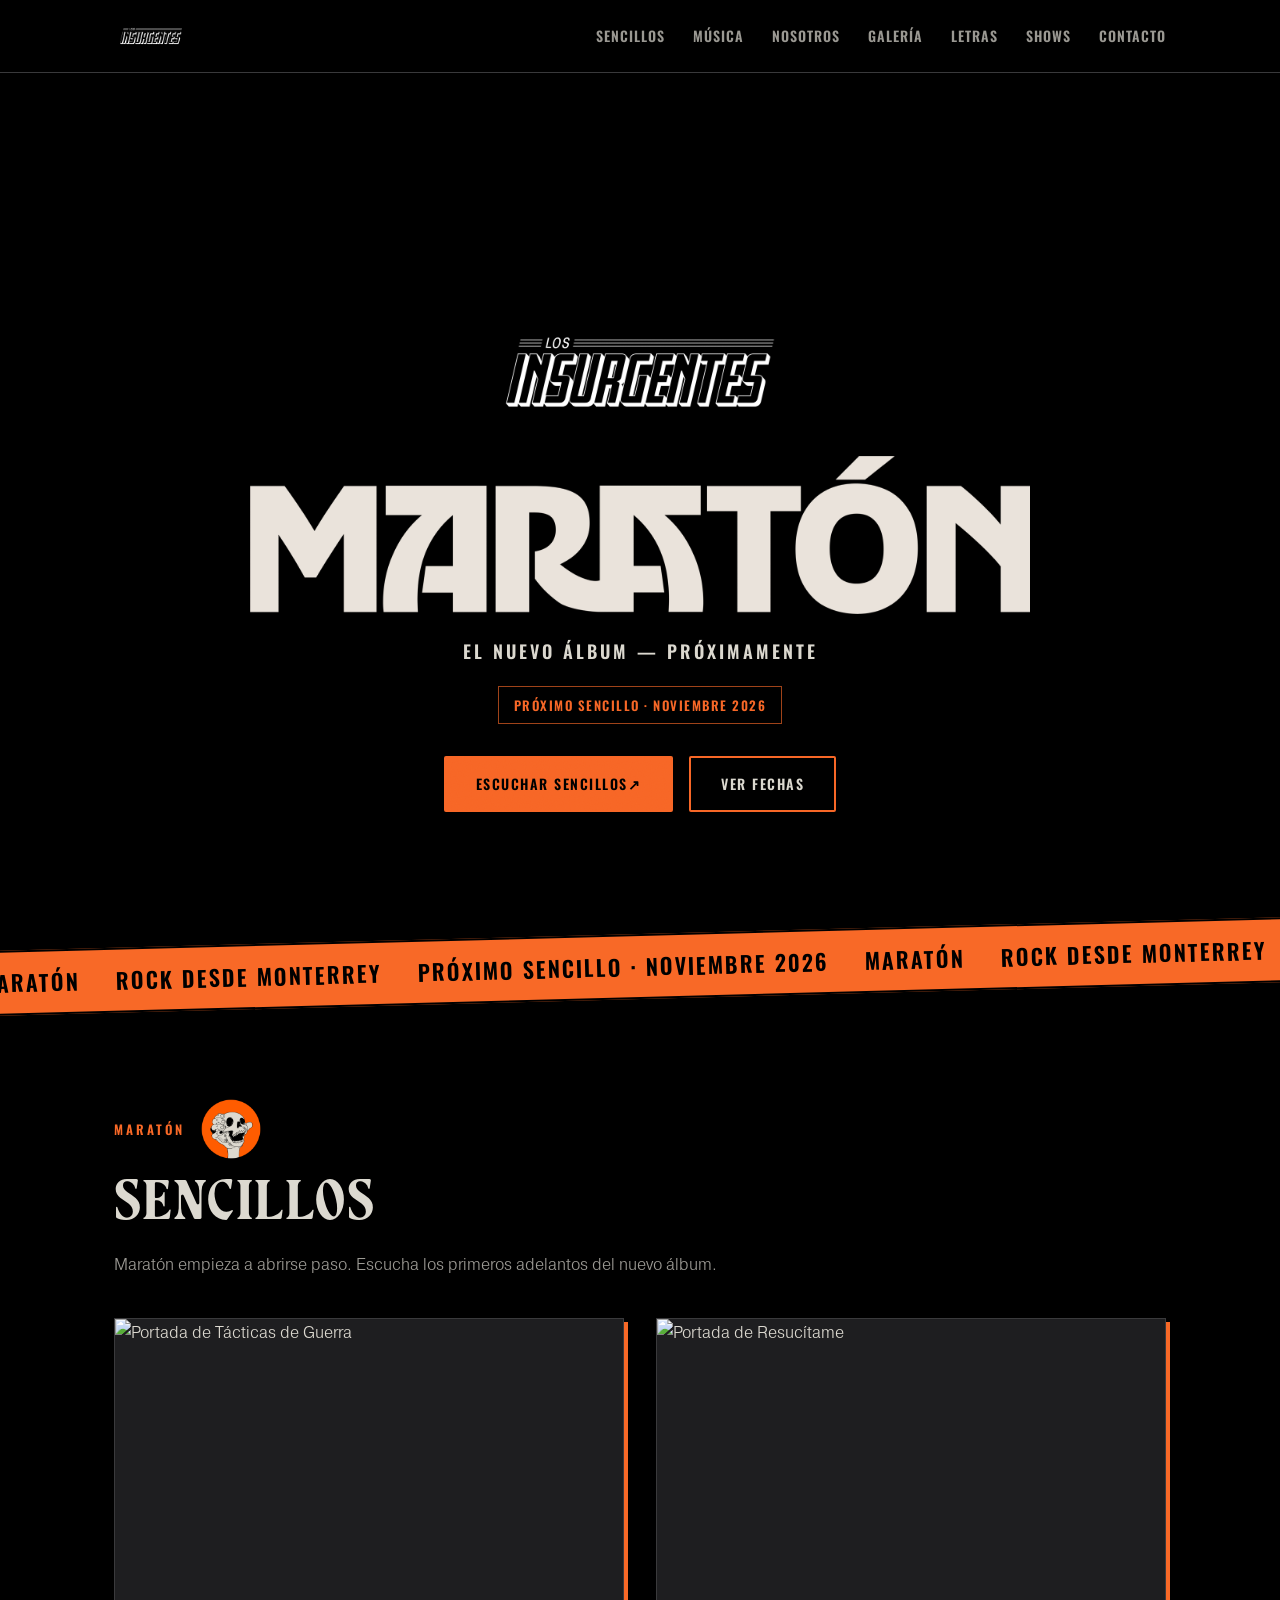
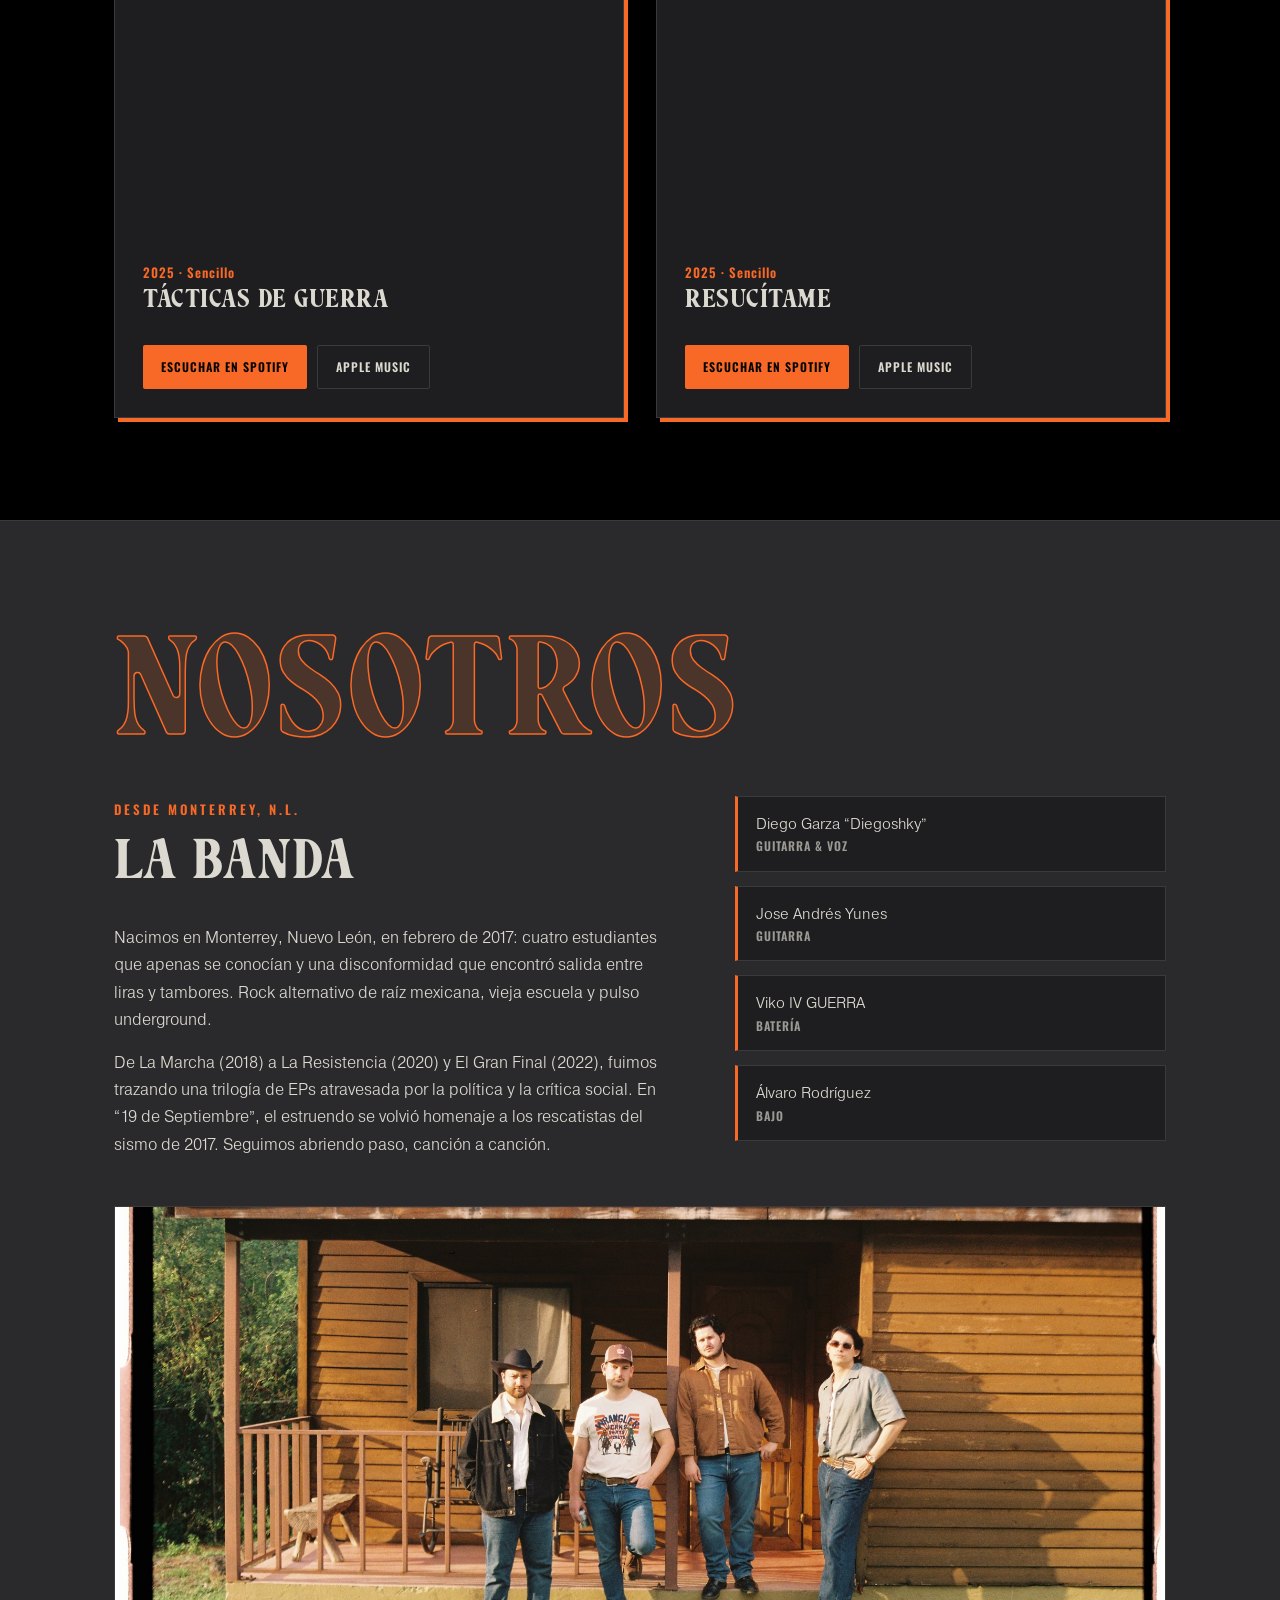
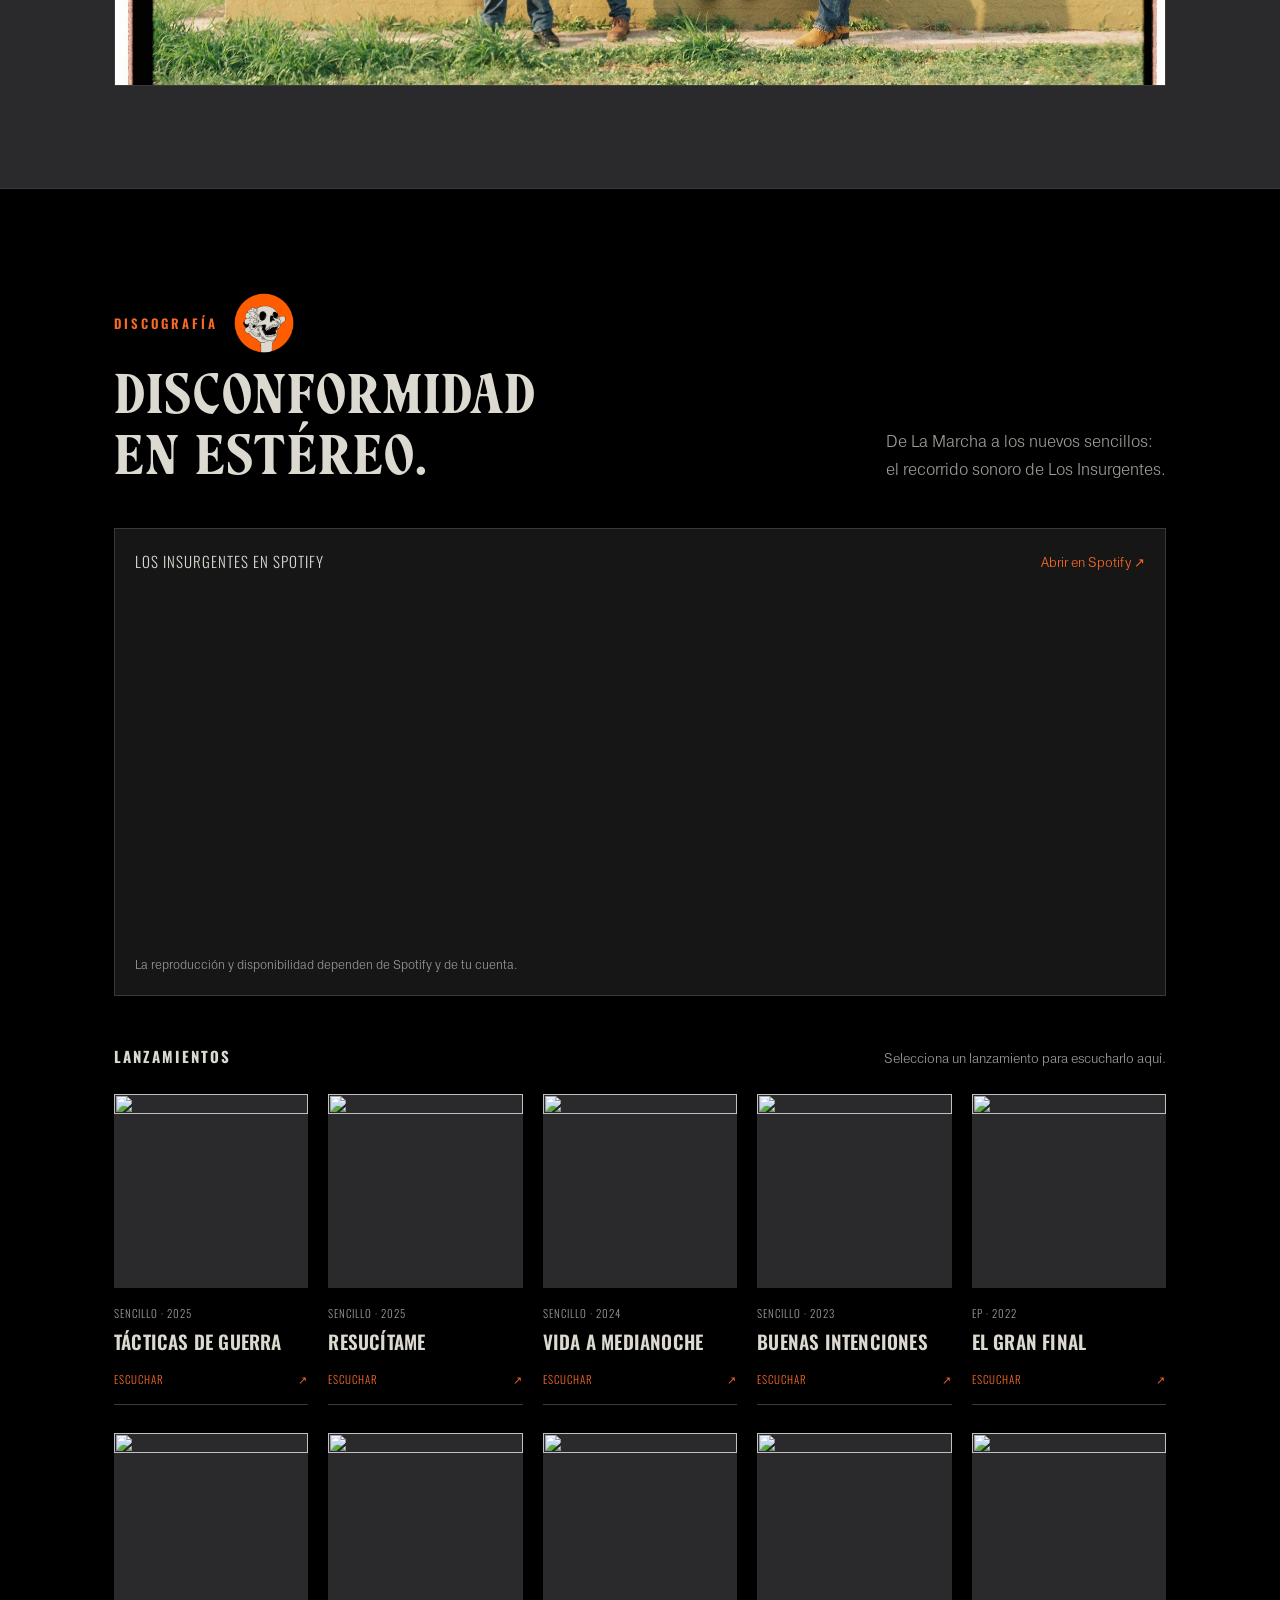
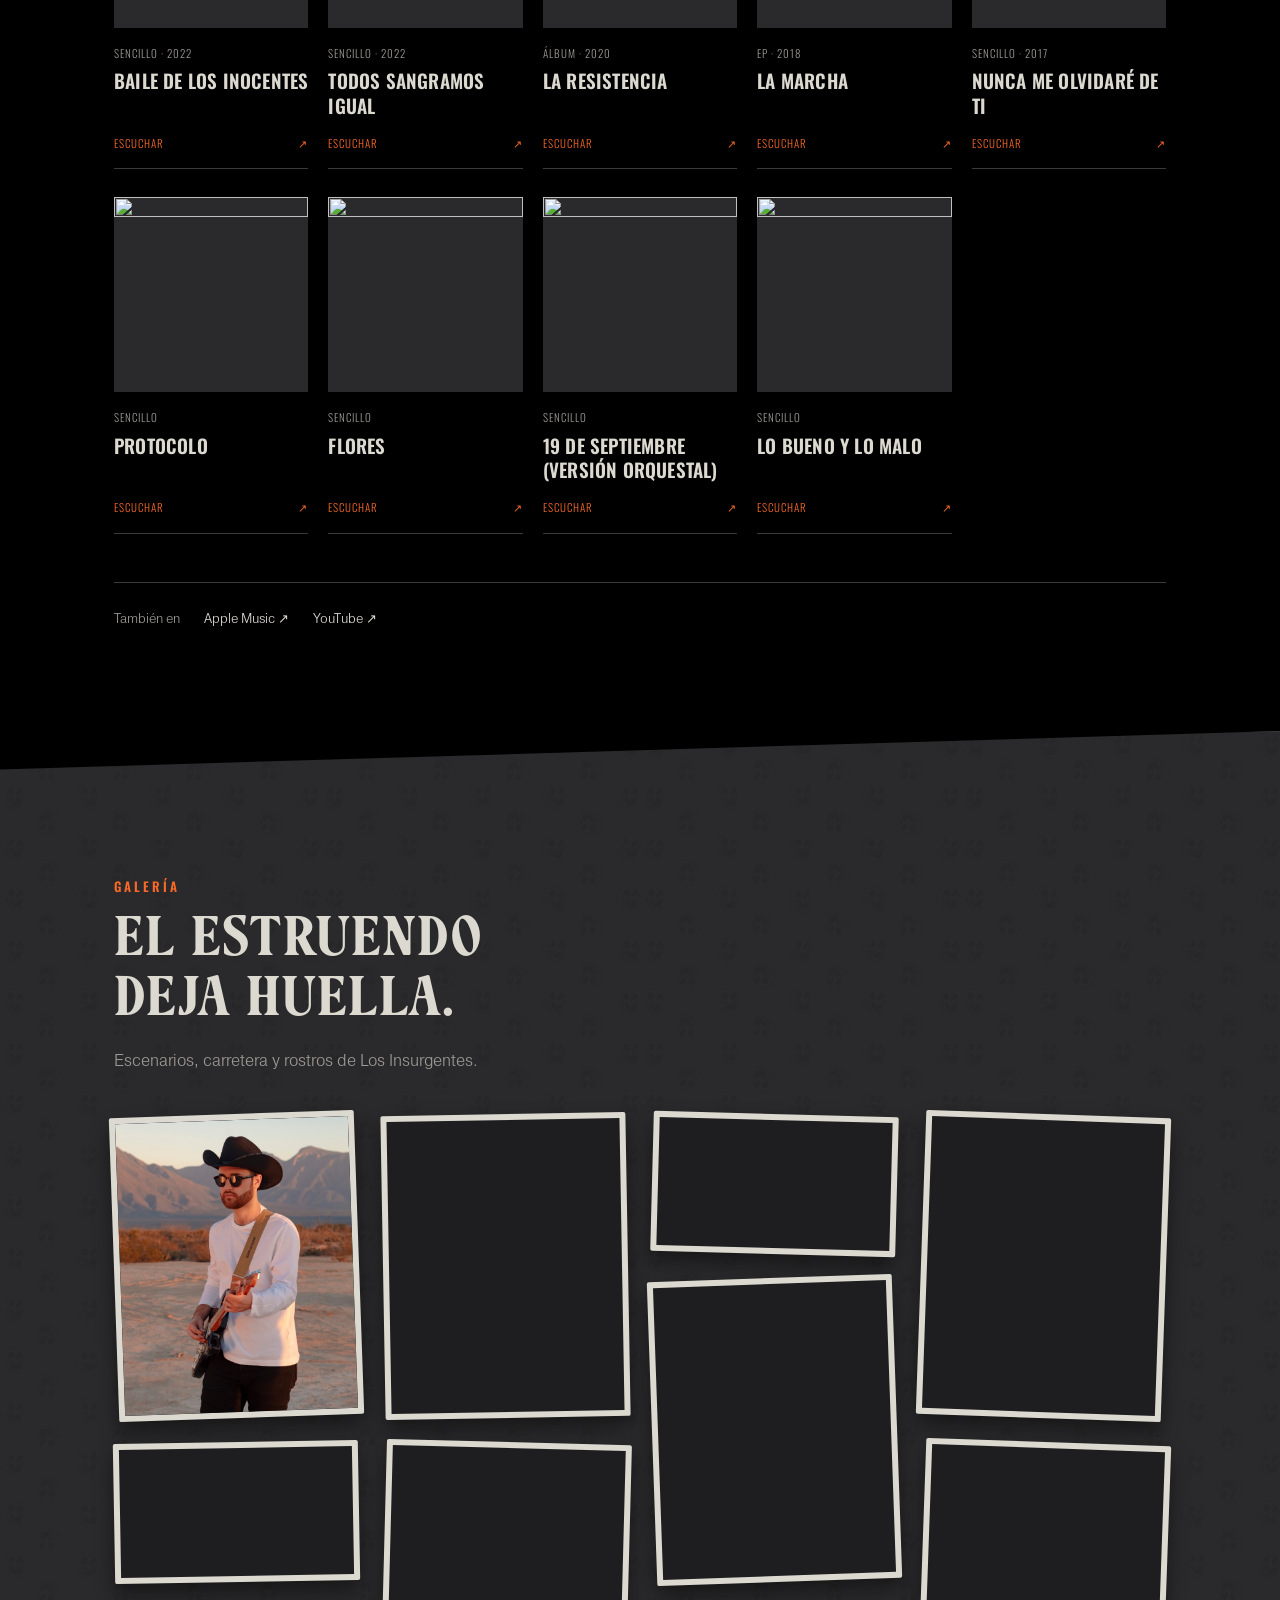
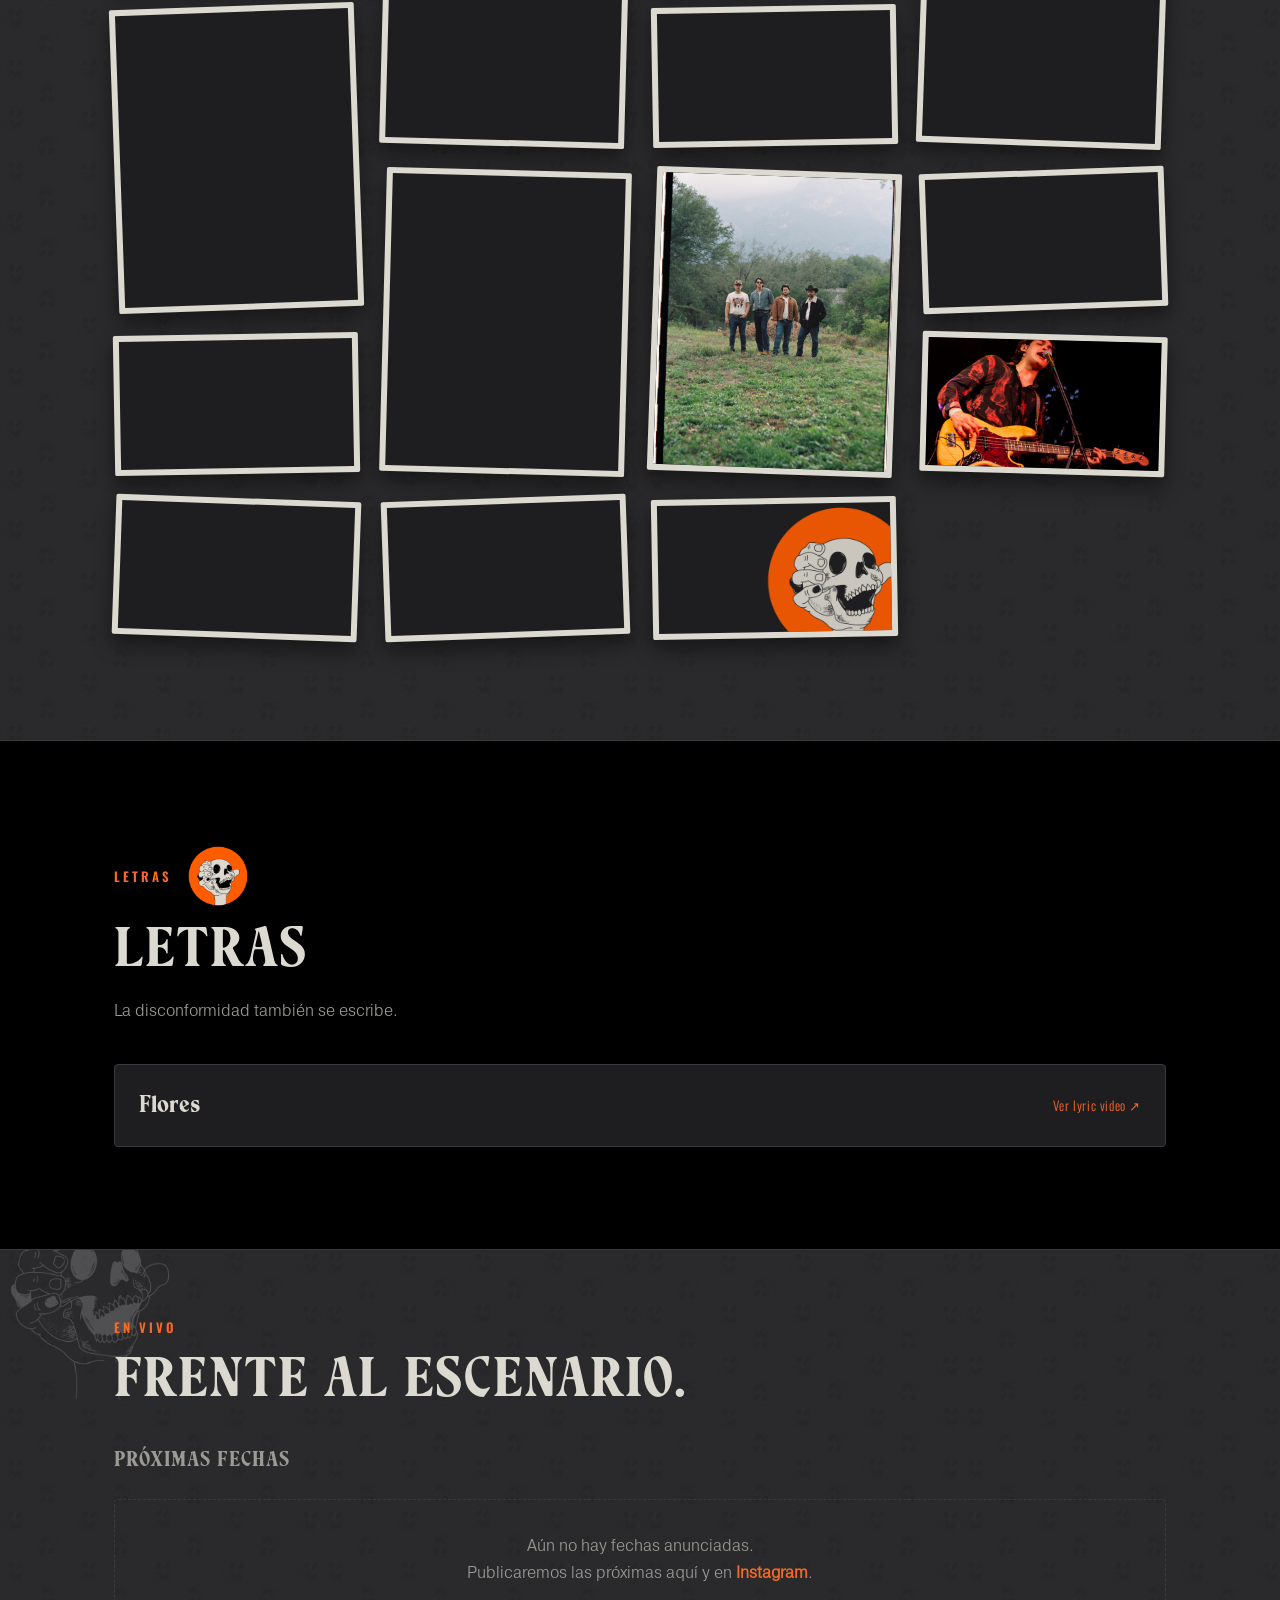
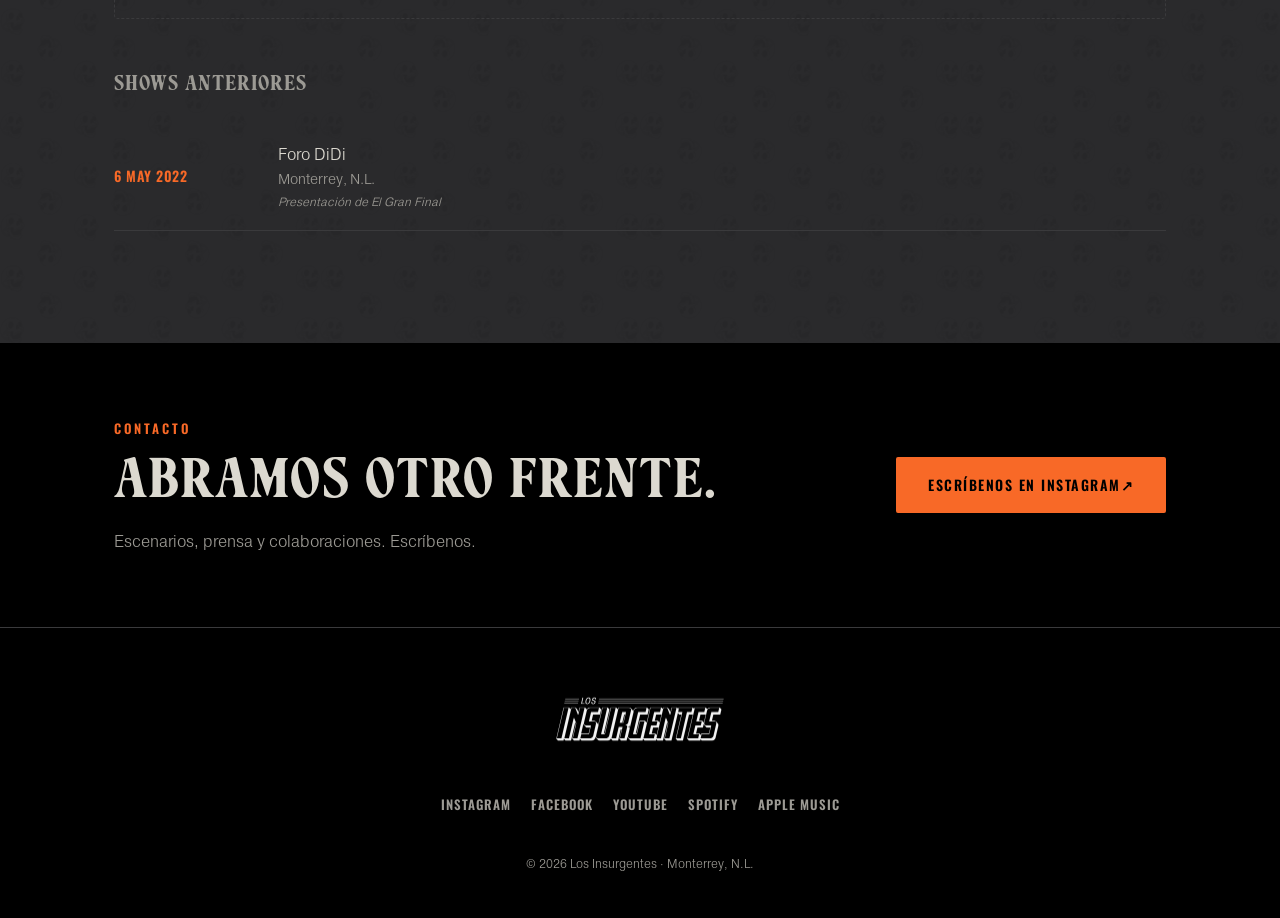
==== commit f9324a39: "Importa cuatro fotos actualizadas desde Drive" ====
--- a/index.html
+++ b/index.html
@@ -56,7 +56,7 @@
 <div class="ticker-section" aria-hidden="true"><div class="ticker-band"><div class="ticker-track"><div class="ticker-seq"><span class="ticker-item">Maratón</span><span class="ticker-item">Rock desde Monterrey</span><span class="ticker-item">Próximo sencillo · Noviembre 2026</span><span class="ticker-item">Maratón</span><span class="ticker-item">Rock desde Monterrey</span><span class="ticker-item">Próximo sencillo · Noviembre 2026</span></div><div class="ticker-seq"><span class="ticker-item">Maratón</span><span class="ticker-item">Rock desde Monterrey</span><span class="ticker-item">Próximo sencillo · Noviembre 2026</span><span class="ticker-item">Maratón</span><span class="ticker-item">Rock desde Monterrey</span><span class="ticker-item">Próximo sencillo · Noviembre 2026</span></div></div></div></div>
 <section class="singles" id="sencillos"><div class="container"><div class="label-row"><span class="section-label">Maratón</span><img src="assets/logos/skull-stamp-orange.png" alt="" class="label-stamp" aria-hidden="true" loading="lazy" width="1600" height="1600"></div><h2 class="section-title reveal">Sencillos</h2><p class="section-intro">Maratón empieza a abrirse paso. Escucha los primeros adelantos del nuevo álbum.</p><div class="singles-grid"><article class="single-card reveal"><img class="single-artwork" src="https://i.scdn.co/image/ab67616d0000b27310b2b1463a60777111539efa" alt="Portada de Tácticas de Guerra" width="640" height="640" loading="lazy" decoding="async"><div class="single-copy"><span class="single-year">2025 · Sencillo</span><h3 class="single-title">Tácticas de Guerra</h3><div class="single-links"><a href="https://open.spotify.com/album/7z2MtC88layaORkxYPIvk5" target="_blank" rel="noopener noreferrer" class="single-link-spotify">Escuchar en Spotify</a><a href="https://music.apple.com/us/song/1837766992" target="_blank" rel="noopener noreferrer" class="single-link-secondary">Apple Music</a></div></div></article>
 <article class="single-card reveal"><img class="single-artwork" src="https://i.scdn.co/image/ab67616d0000b2730c59e202f4c7b4724fab5449" alt="Portada de Resucítame" width="640" height="640" loading="lazy" decoding="async"><div class="single-copy"><span class="single-year">2025 · Sencillo</span><h3 class="single-title">Resucítame</h3><div class="single-links"><a href="https://open.spotify.com/album/5kNzBFvVUZdvCEv5yYnAKm" target="_blank" rel="noopener noreferrer" class="single-link-spotify">Escuchar en Spotify</a><a href="https://music.apple.com/us/album/resuc%C3%ADtame-single/1850782428" target="_blank" rel="noopener noreferrer" class="single-link-secondary">Apple Music</a></div></div></article></div></div></section>
-<section class="about" id="about"><div class="container"><div class="about-title-big" aria-hidden="true">Nosotros</div><div class="about-grid"><div><span class="section-label">Desde Monterrey, N.L.</span><h2 class="section-title reveal">La banda</h2><div class="about-body"><p>Nacimos en Monterrey, Nuevo León, en febrero de 2017: cuatro estudiantes que apenas se conocían y una disconformidad que encontró salida entre liras y tambores. Rock alternativo de raíz mexicana, vieja escuela y pulso underground.</p><p>De La Marcha (2018) a La Resistencia (2020) y El Gran Final (2022), fuimos trazando una trilogía de EPs atravesada por la política y la crítica social. En “19 de Septiembre”, el estruendo se volvió homenaje a los rescatistas del sismo de 2017. Seguimos abriendo paso, canción a canción.</p></div></div><div class="members"><div class="member-card reveal"><div class="member-name">Diego Garza “Diegoshky”</div><div class="member-role">Guitarra &amp; voz</div></div><div class="member-card reveal"><div class="member-name">Jose Andrés Yunes</div><div class="member-role">Guitarra</div></div><div class="member-card reveal"><div class="member-name">Viko IV GUERRA</div><div class="member-role">Batería</div></div><div class="member-card reveal"><div class="member-name">Álvaro Rodríguez</div><div class="member-role">Bajo</div></div></div></div><img src="content/photos/02-banda.jpg" alt="Los Insurgentes en vivo en Foro DiDi, Monterrey" class="about-photo" width="1400" height="933" loading="lazy" decoding="async"></div></section>
+<section class="about" id="about"><div class="container"><div class="about-title-big" aria-hidden="true">Nosotros</div><div class="about-grid"><div><span class="section-label">Desde Monterrey, N.L.</span><h2 class="section-title reveal">La banda</h2><div class="about-body"><p>Nacimos en Monterrey, Nuevo León, en febrero de 2017: cuatro estudiantes que apenas se conocían y una disconformidad que encontró salida entre liras y tambores. Rock alternativo de raíz mexicana, vieja escuela y pulso underground.</p><p>De La Marcha (2018) a La Resistencia (2020) y El Gran Final (2022), fuimos trazando una trilogía de EPs atravesada por la política y la crítica social. En “19 de Septiembre”, el estruendo se volvió homenaje a los rescatistas del sismo de 2017. Seguimos abriendo paso, canción a canción.</p></div></div><div class="members"><div class="member-card reveal"><div class="member-name">Diego Garza “Diegoshky”</div><div class="member-role">Guitarra &amp; voz</div></div><div class="member-card reveal"><div class="member-name">Jose Andrés Yunes</div><div class="member-role">Guitarra</div></div><div class="member-card reveal"><div class="member-name">Viko IV GUERRA</div><div class="member-role">Batería</div></div><div class="member-card reveal"><div class="member-name">Álvaro Rodríguez</div><div class="member-role">Bajo</div></div></div></div><img src="content/photos/02-banda.jpg" alt="Los cuatro integrantes de Los Insurgentes frente a una cabaña de madera" class="about-photo" width="2000" height="1338" loading="lazy" decoding="async"></div></section>
 <section id="music" class="music-section" aria-labelledby="musicTitle">
     <div class="container">
       <div class="label-row">
@@ -215,8 +215,8 @@
 <div class="gallery-item tall reveal"><button type="button" class="gallery-trigger" aria-label="Abrir foto 8: Primer plano del vocalista cantando, sesión fotográfica en Zapal"><img src="content/photos/galeria/08.jpg" alt="Primer plano del vocalista cantando, sesión fotográfica en Zapal" width="1400" height="2100" loading="lazy" decoding="async"></button></div>
 <div class="gallery-item tall reveal"><button type="button" class="gallery-trigger" aria-label="Abrir foto 9: Los guitarristas de Los Insurgentes durante la sesión fotográfica en Zapal"><img src="content/photos/galeria/09.jpg" alt="Los guitarristas de Los Insurgentes durante la sesión fotográfica en Zapal" width="1400" height="2100" loading="lazy" decoding="async"></button></div>
 <div class="gallery-item reveal"><button type="button" class="gallery-trigger" aria-label="Abrir foto 10: El vocalista de Los Insurgentes en blanco y negro, en vivo en Foro DiDi, Monterrey"><img src="content/photos/galeria/10.jpg" alt="El vocalista de Los Insurgentes en blanco y negro, en vivo en Foro DiDi, Monterrey" width="1400" height="934" loading="lazy" decoding="async"></button></div>
-<div class="gallery-item tall reveal"><button type="button" class="gallery-trigger" aria-label="Abrir foto 11: Los guitarristas de Los Insurgentes sonriendo en vivo en Foro DiDi, Monterrey"><img src="content/photos/galeria/11.jpg" alt="Los guitarristas de Los Insurgentes sonriendo en vivo en Foro DiDi, Monterrey" width="1400" height="2097" loading="lazy" decoding="async"></button></div>
-<div class="gallery-item tall reveal"><button type="button" class="gallery-trigger" aria-label="Abrir foto 12: Los Insurgentes en vivo en Foro DiDi, Monterrey, con destello de luz de color"><img src="content/photos/galeria/12.jpg" alt="Los Insurgentes en vivo en Foro DiDi, Monterrey, con destello de luz de color" width="1400" height="2097" loading="lazy" decoding="async"></button></div>
+<div class="gallery-item tall reveal"><button type="button" class="gallery-trigger" aria-label="Abrir foto 11: Retrato en blanco y negro de los cuatro integrantes de Los Insurgentes frente a una reja"><img src="content/photos/galeria/11.jpg" alt="Retrato en blanco y negro de los cuatro integrantes de Los Insurgentes frente a una reja" width="1333" height="2000" loading="lazy" decoding="async"></button></div>
+<div class="gallery-item tall reveal"><button type="button" class="gallery-trigger" aria-label="Abrir foto 12: Los cuatro integrantes de Los Insurgentes entre árboles, con montañas al fondo"><img src="content/photos/galeria/12.jpg" alt="Los cuatro integrantes de Los Insurgentes entre árboles, con montañas al fondo" width="1338" height="2000" loading="lazy" decoding="async"></button></div>
 <div class="gallery-item reveal"><button type="button" class="gallery-trigger" aria-label="Abrir foto 13: Los Insurgentes en vivo en Foro DiDi, Monterrey, tomada con lente ojo de pez"><img src="content/photos/galeria/13.jpg" alt="Los Insurgentes en vivo en Foro DiDi, Monterrey, tomada con lente ojo de pez" width="1400" height="933" loading="lazy" decoding="async"></button></div>
 <div class="gallery-item reveal"><button type="button" class="gallery-trigger" aria-label="Abrir foto 14: El baterista en vivo en Foro DiDi, Monterrey, bajo luz verde"><img src="content/photos/galeria/14.jpg" alt="El baterista en vivo en Foro DiDi, Monterrey, bajo luz verde" width="1400" height="933" loading="lazy" decoding="async"></button></div>
 <div class="gallery-item reveal"><button type="button" class="gallery-trigger" aria-label="Abrir foto 15: Primer plano del cantante en vivo en Foro DiDi, Monterrey"><img src="content/photos/galeria/15.jpg" alt="Primer plano del cantante en vivo en Foro DiDi, Monterrey" width="1400" height="933" loading="lazy" decoding="async"></button></div>
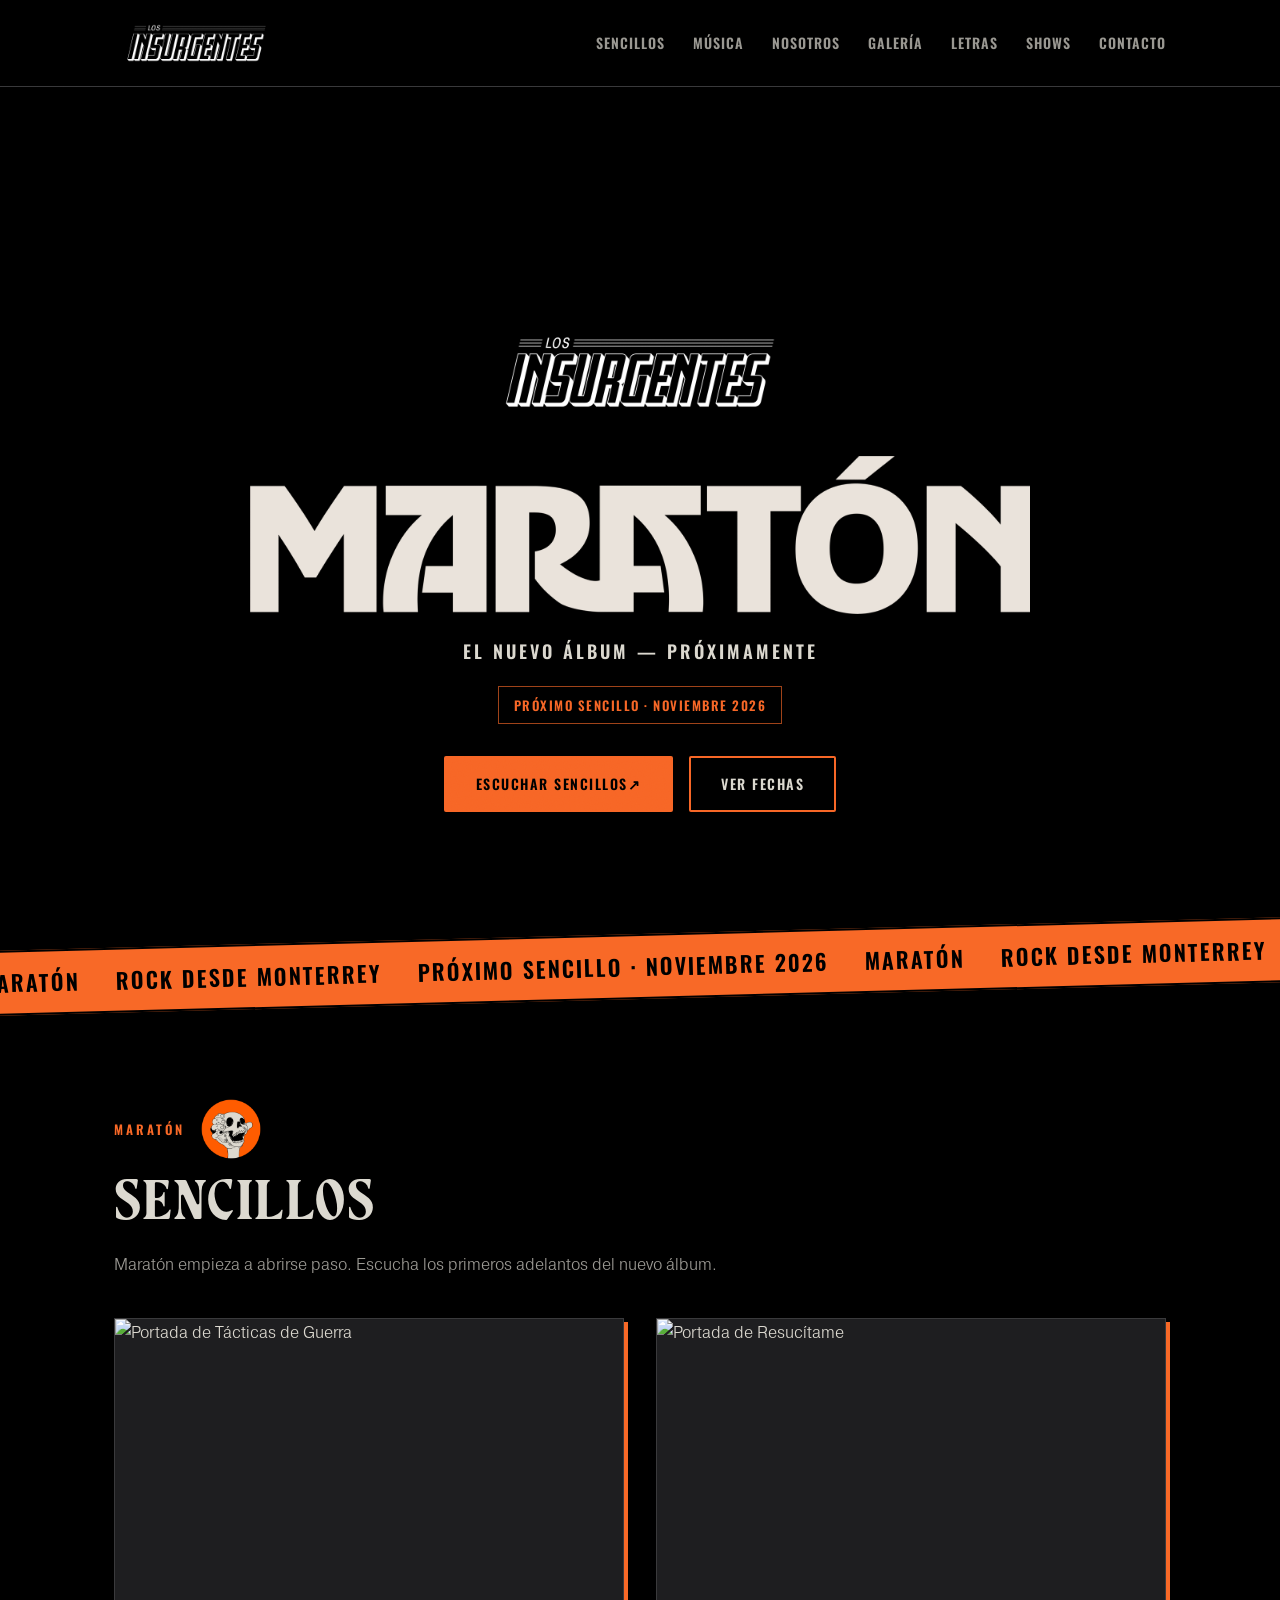
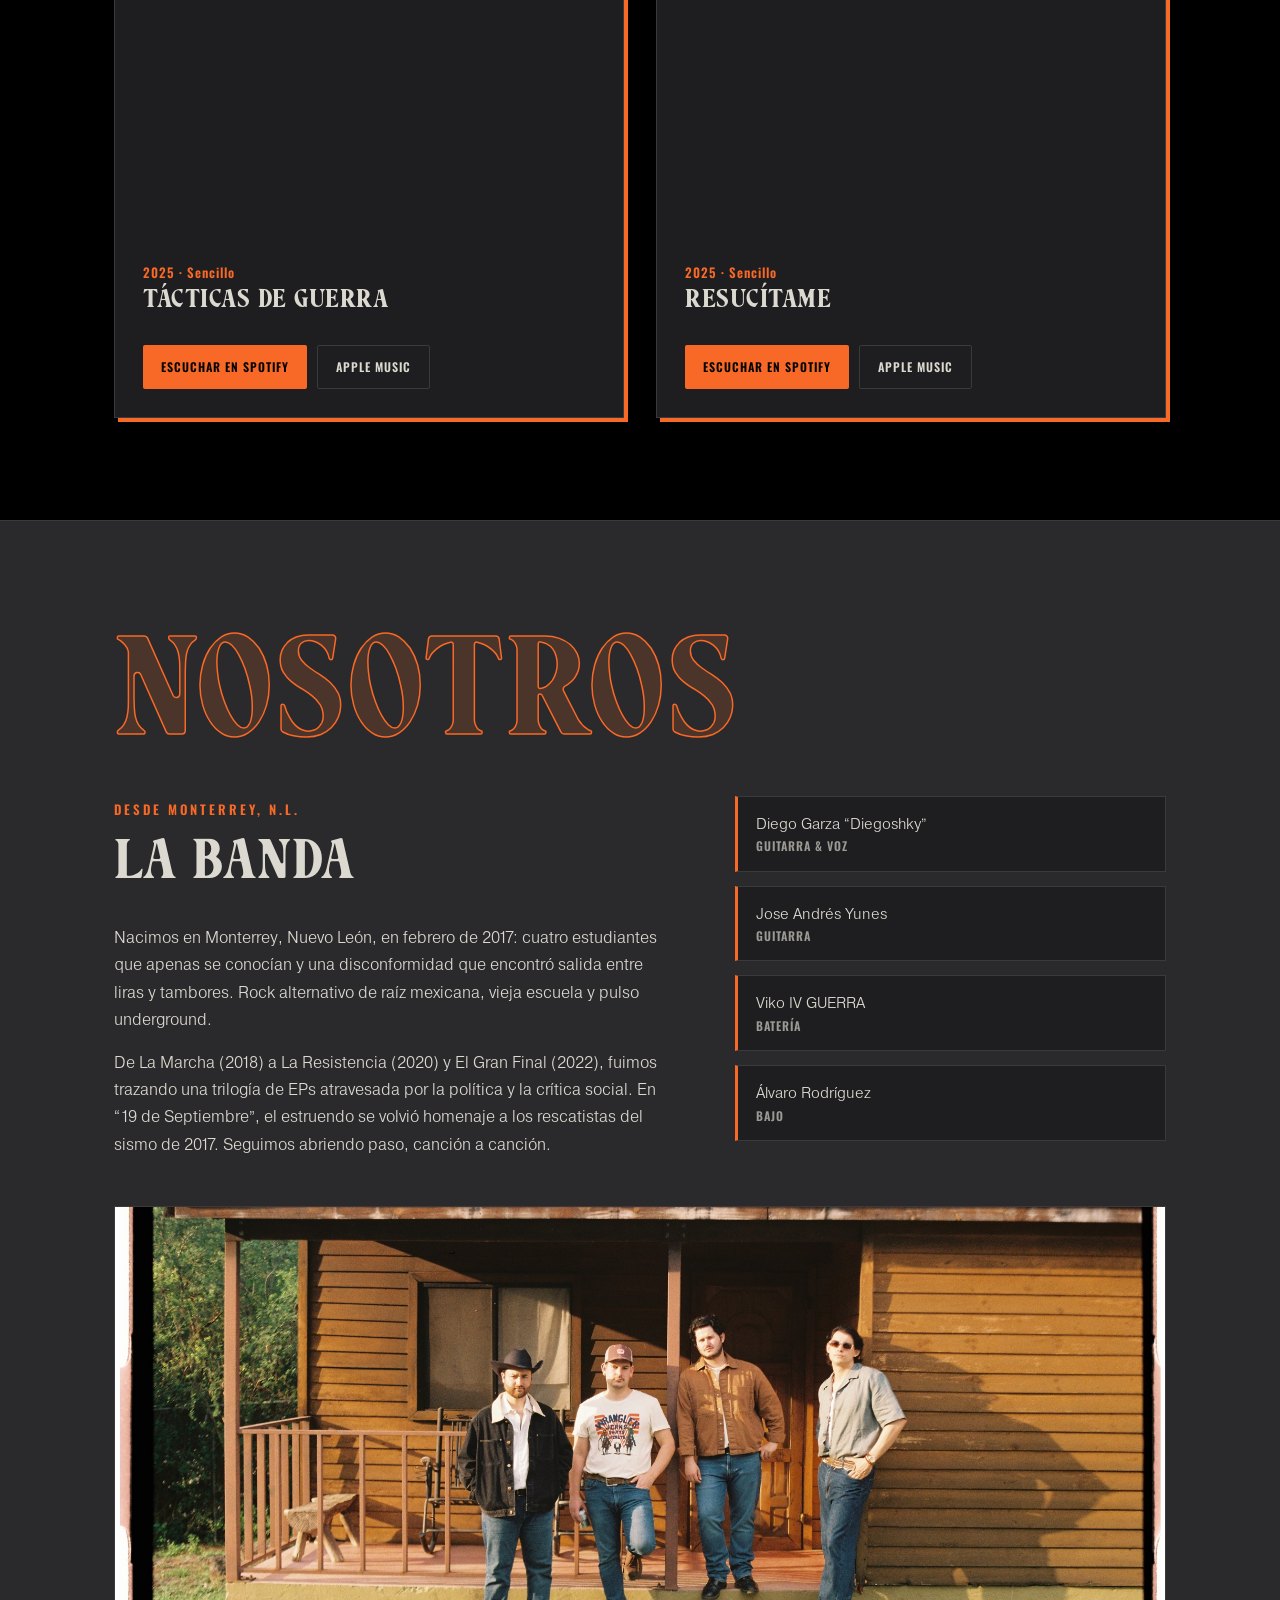
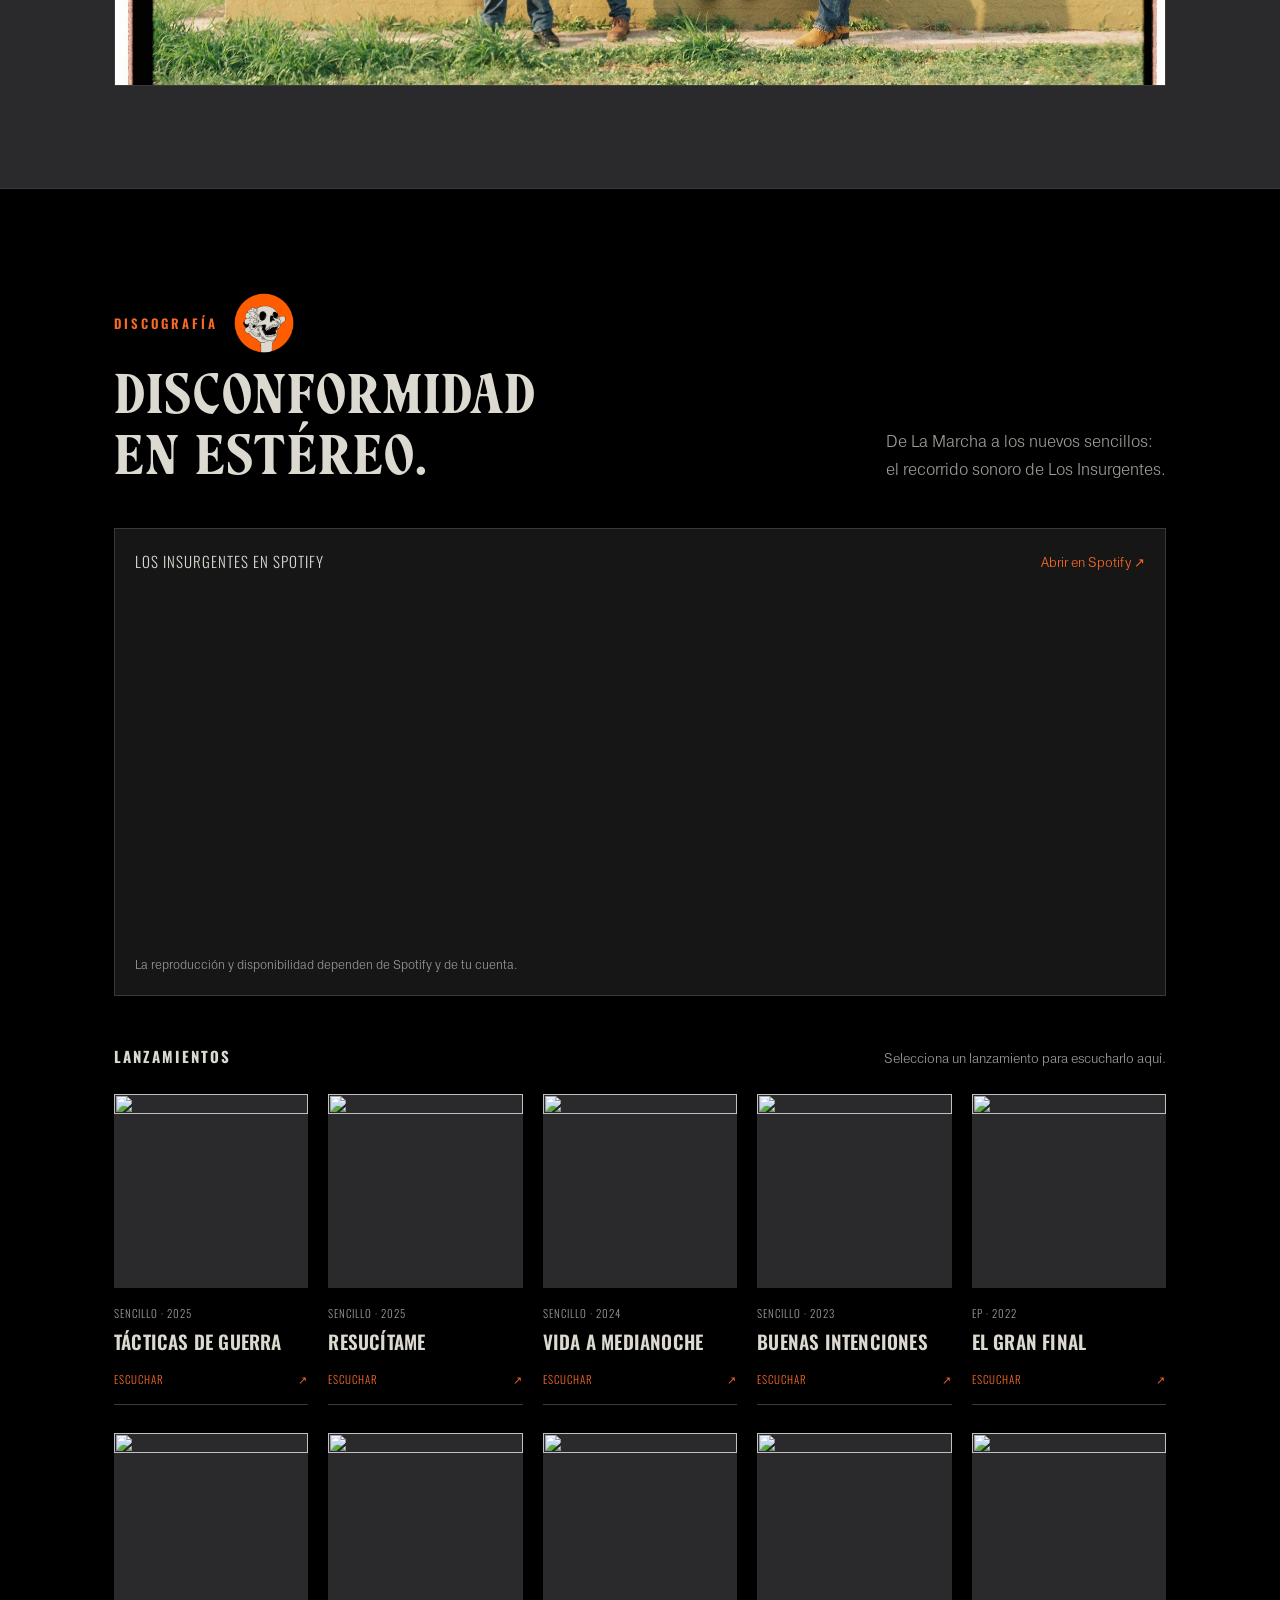
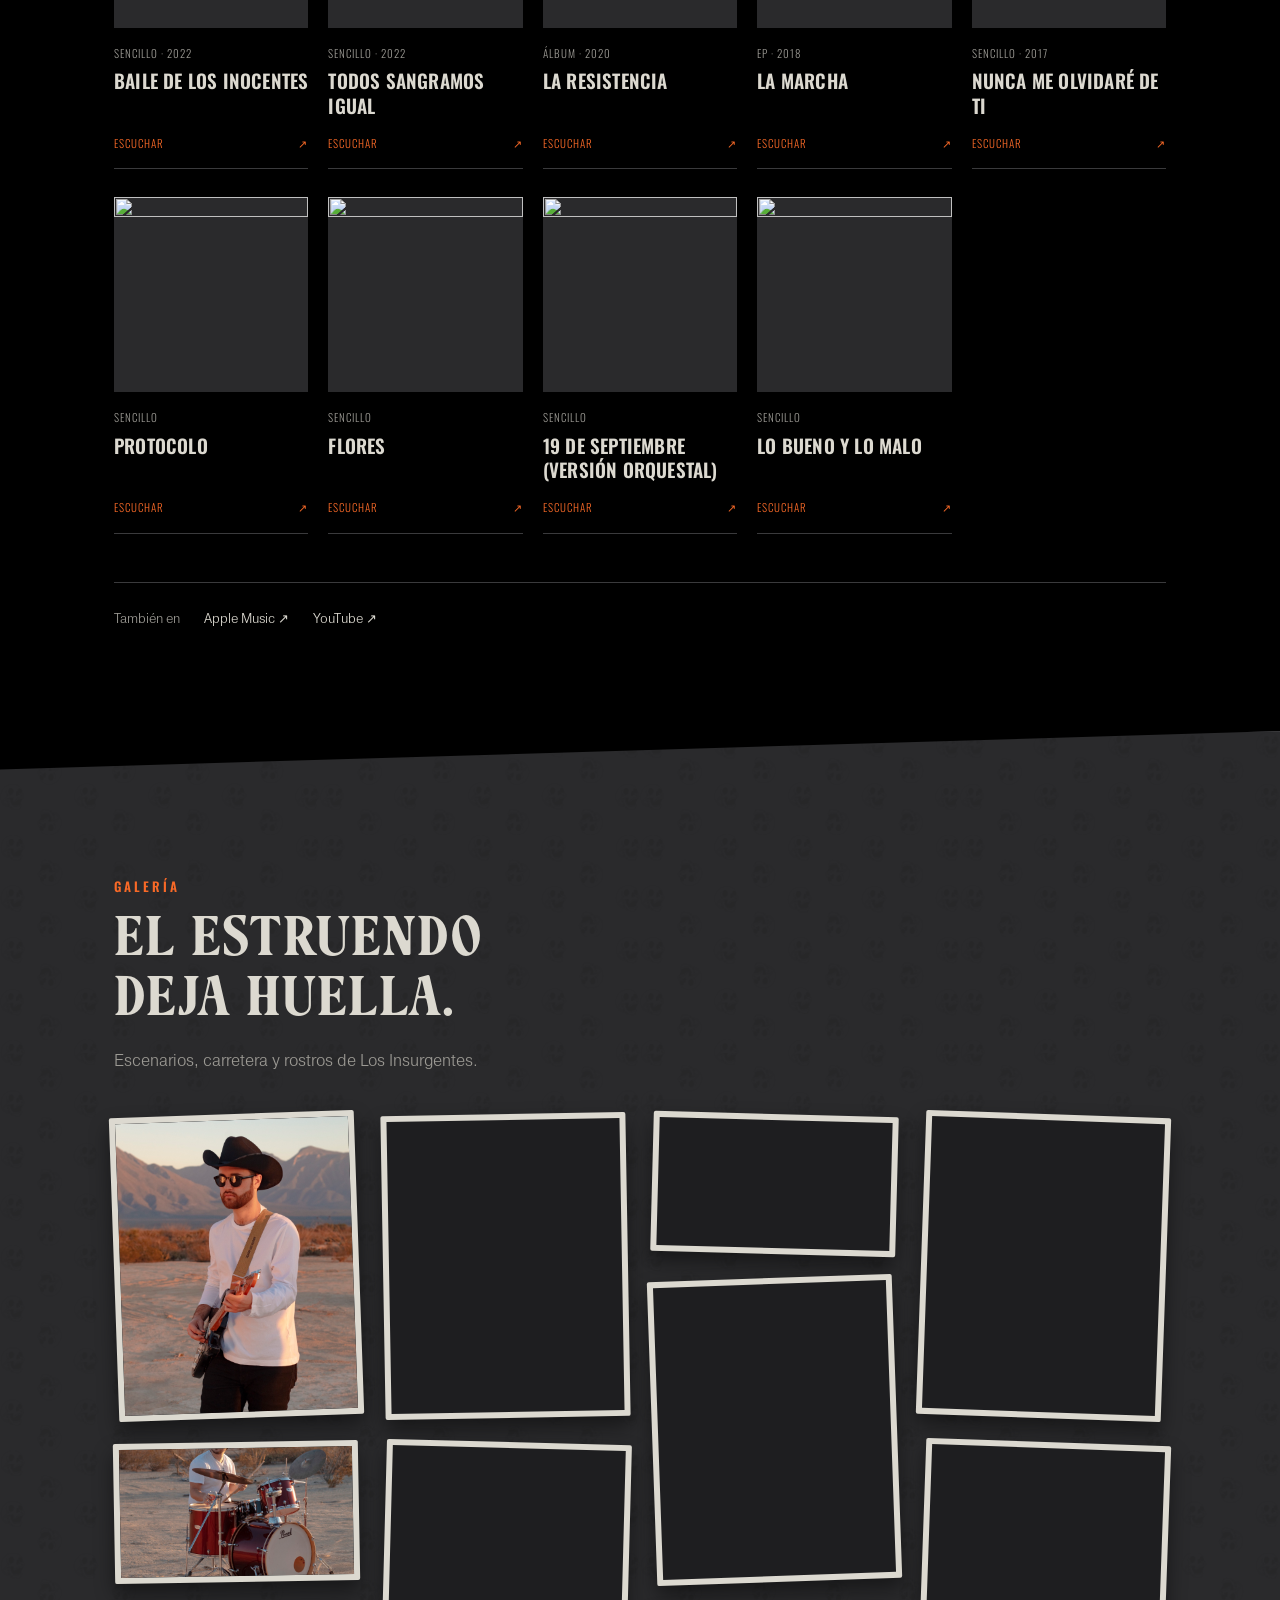
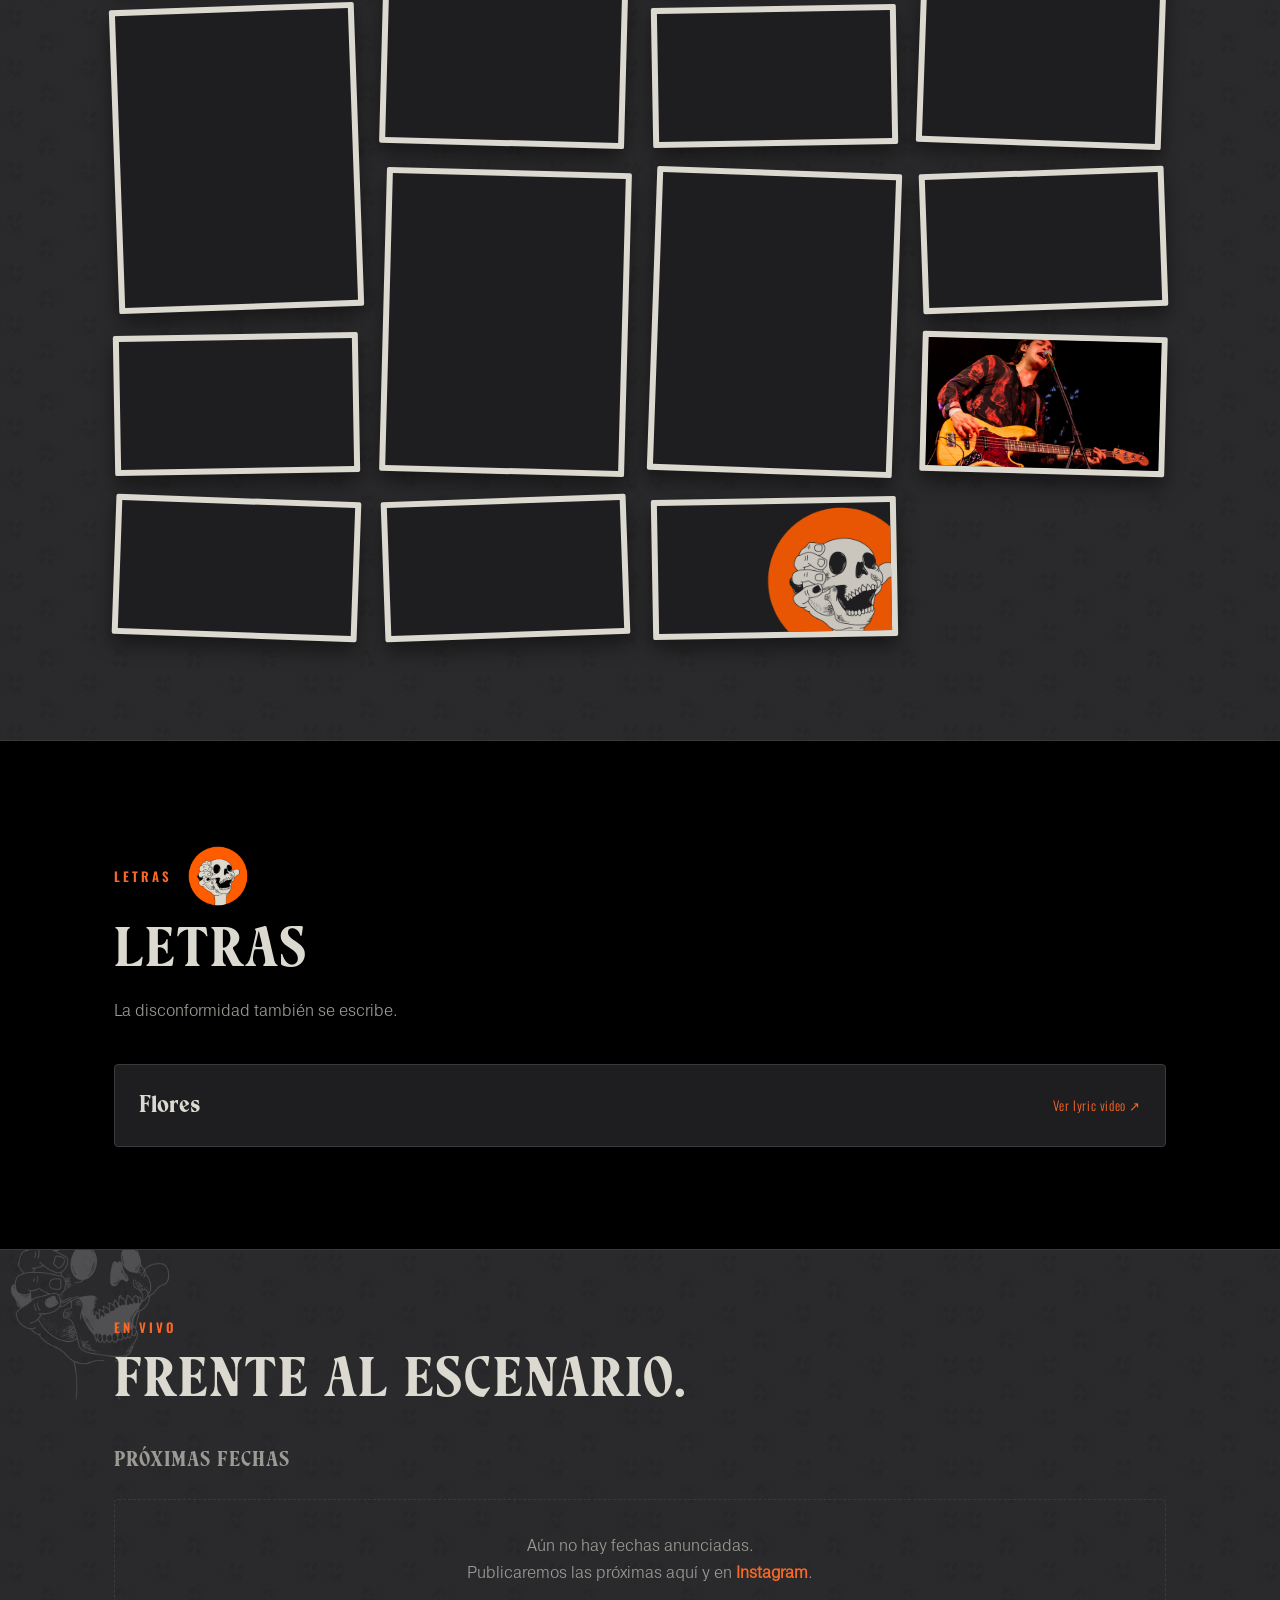
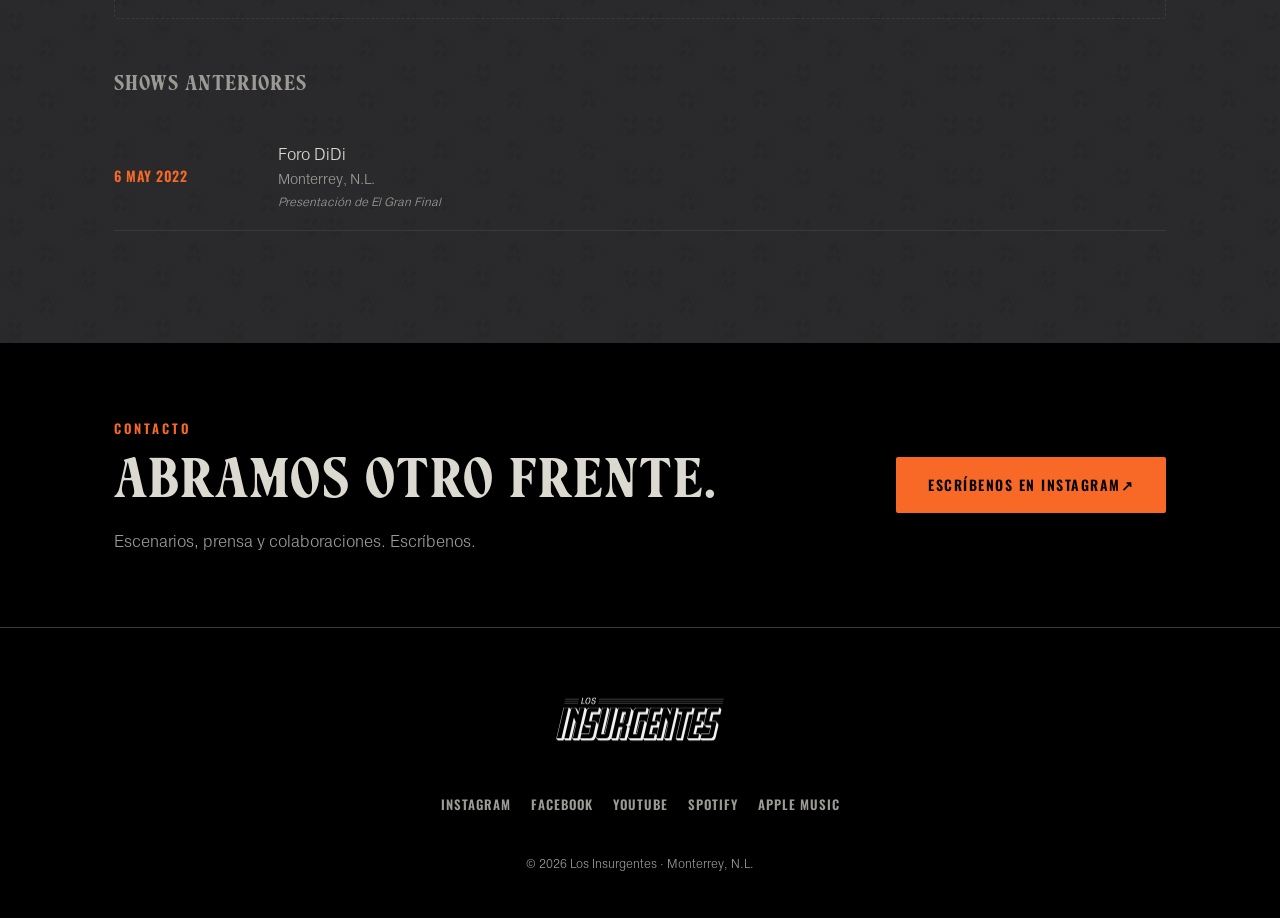
==== commit 79e44843: "Abre el sitio público con registro opcional y corrige la galería" ====
--- a/index.html
+++ b/index.html
@@ -248,7 +248,7 @@
   <button type="button" class="lightbox-close" id="lightboxClose" aria-label="Cerrar visor de fotos">&times;</button>
   <button type="button" class="lightbox-arrow lightbox-prev" id="lightboxPrev" aria-label="Foto anterior">&#10094;</button>
   <button type="button" class="lightbox-arrow lightbox-next" id="lightboxNext" aria-label="Foto siguiente">&#10095;</button>
-  <div class="lightbox-content"><div class="lightbox-stage"><img class="lightbox-img" id="lightboxImg" alt=""></div><p class="lightbox-caption" id="lightboxCaption"></p><span class="lightbox-counter" id="lightboxCounter" aria-live="polite" aria-atomic="true"></span><div class="lightbox-filmstrip" id="lightboxFilmstrip"></div></div>
+  <div class="lightbox-content"><div class="lightbox-stage"><img class="lightbox-img" id="lightboxImg" alt=""></div><span class="lightbox-counter" id="lightboxCounter" aria-live="polite" aria-atomic="true"></span><div class="lightbox-filmstrip" id="lightboxFilmstrip"></div></div>
 </div>
 <script src="js/main.js" defer></script>
 <script src="js/spotify.js" defer></script>
--- a/css/style.css
+++ b/css/style.css
@@ -224,8 +224,19 @@
 }
 
 .nav-brand img {
-  height: 26px;
+  display: block;
+  height: 58px;
   width: auto;
+  max-width: 180px;
+  object-fit: contain;
+}
+
+.site-footer > .nav-newsletter {
+  display: inline-flex;
+  align-items: center;
+  min-height: 44px;
+  color: var(--accent);
+  text-underline-offset: 4px;
 }
 
 .nav-links {
@@ -266,8 +277,9 @@
   line-height: 1;
 }
 
-@media (max-width: 780px) {
+@media (max-width: 1000px) {
   .nav { flex-wrap: wrap; }
+  .nav-brand img { height: 52px; }
   .nav-ready .nav-toggle { display: block; }
   .nav-links {
     width: 100%;
@@ -899,15 +911,6 @@
   box-shadow: 0 20px 50px rgba(0, 0, 0, 0.6);
   background: var(--bg-card);
   transition: transform 0.45s cubic-bezier(0.22, 0.9, 0.32, 1), opacity 0.3s ease;
-}
-
-.lightbox-caption {
-  margin: 0;
-  color: var(--beige);
-  font-size: 14px;
-  line-height: 1.5;
-  text-align: center;
-  max-width: 640px;
 }
 
 .lightbox-counter {
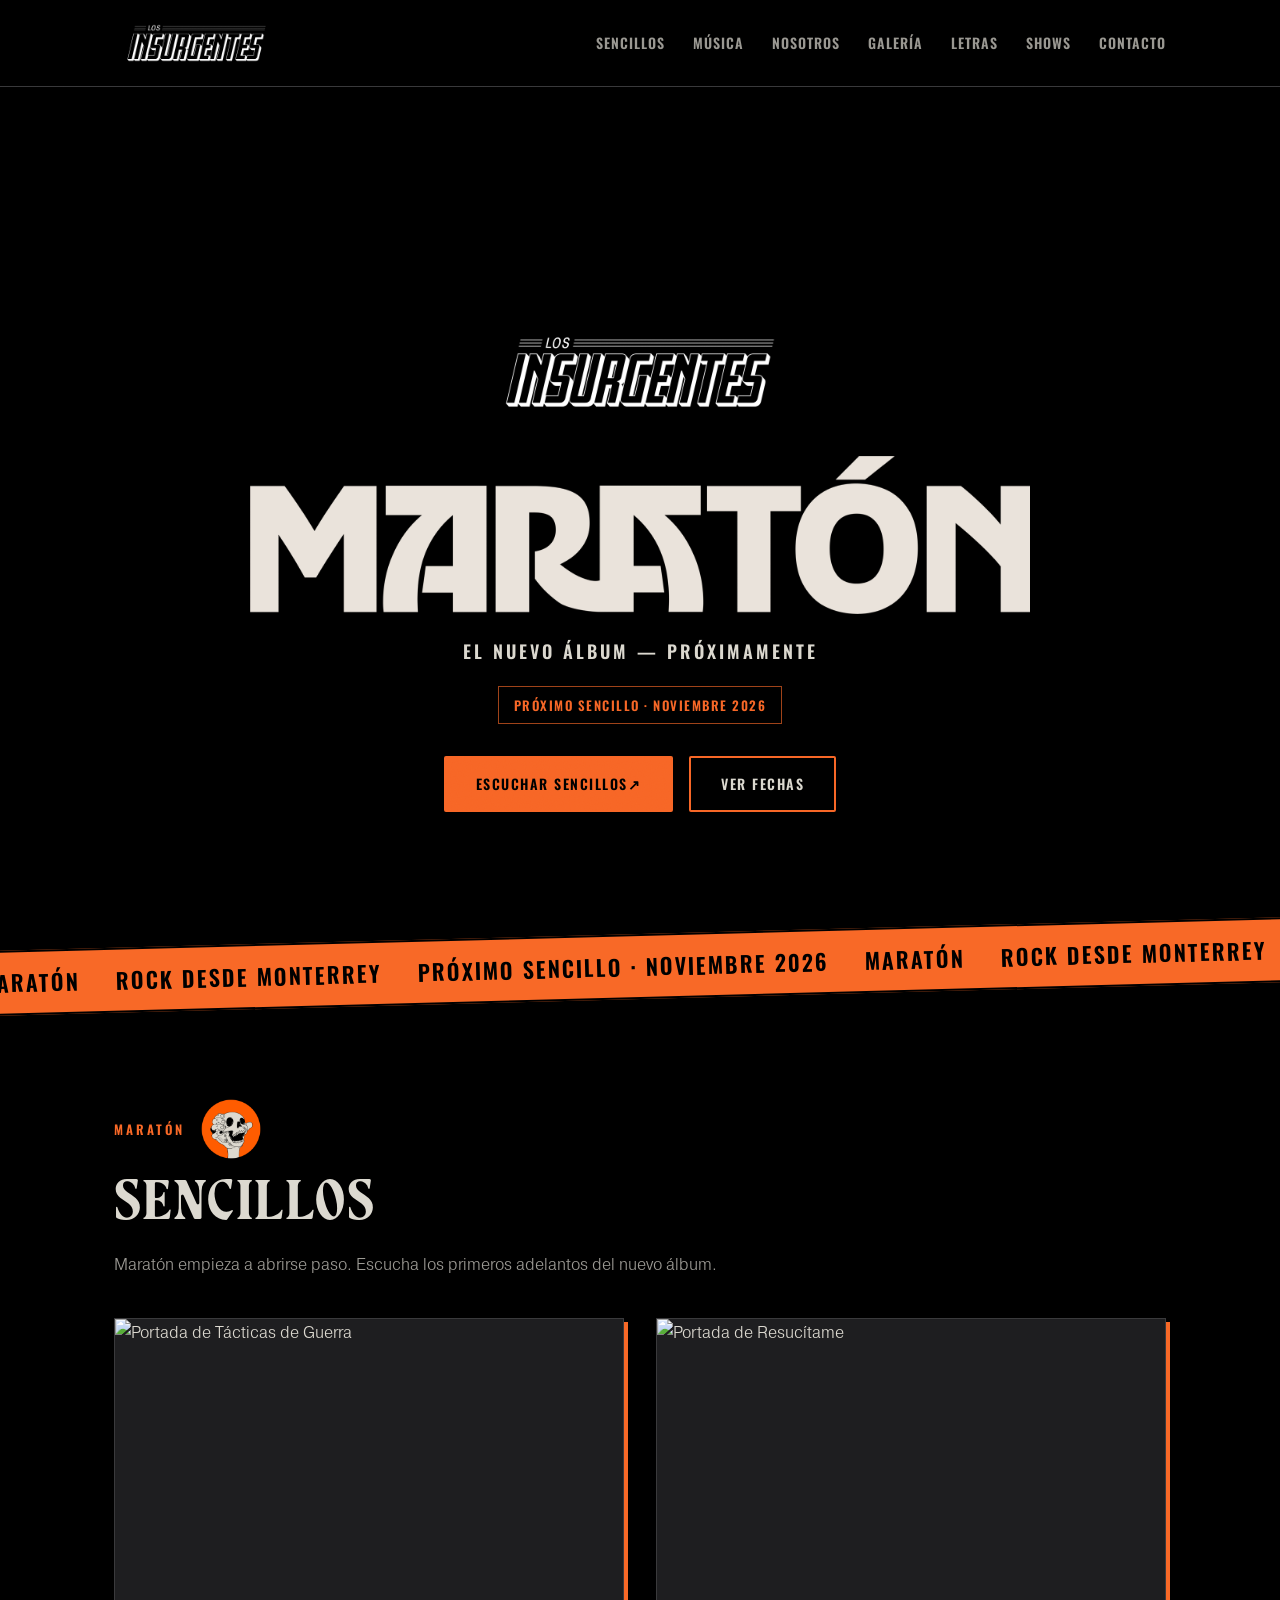
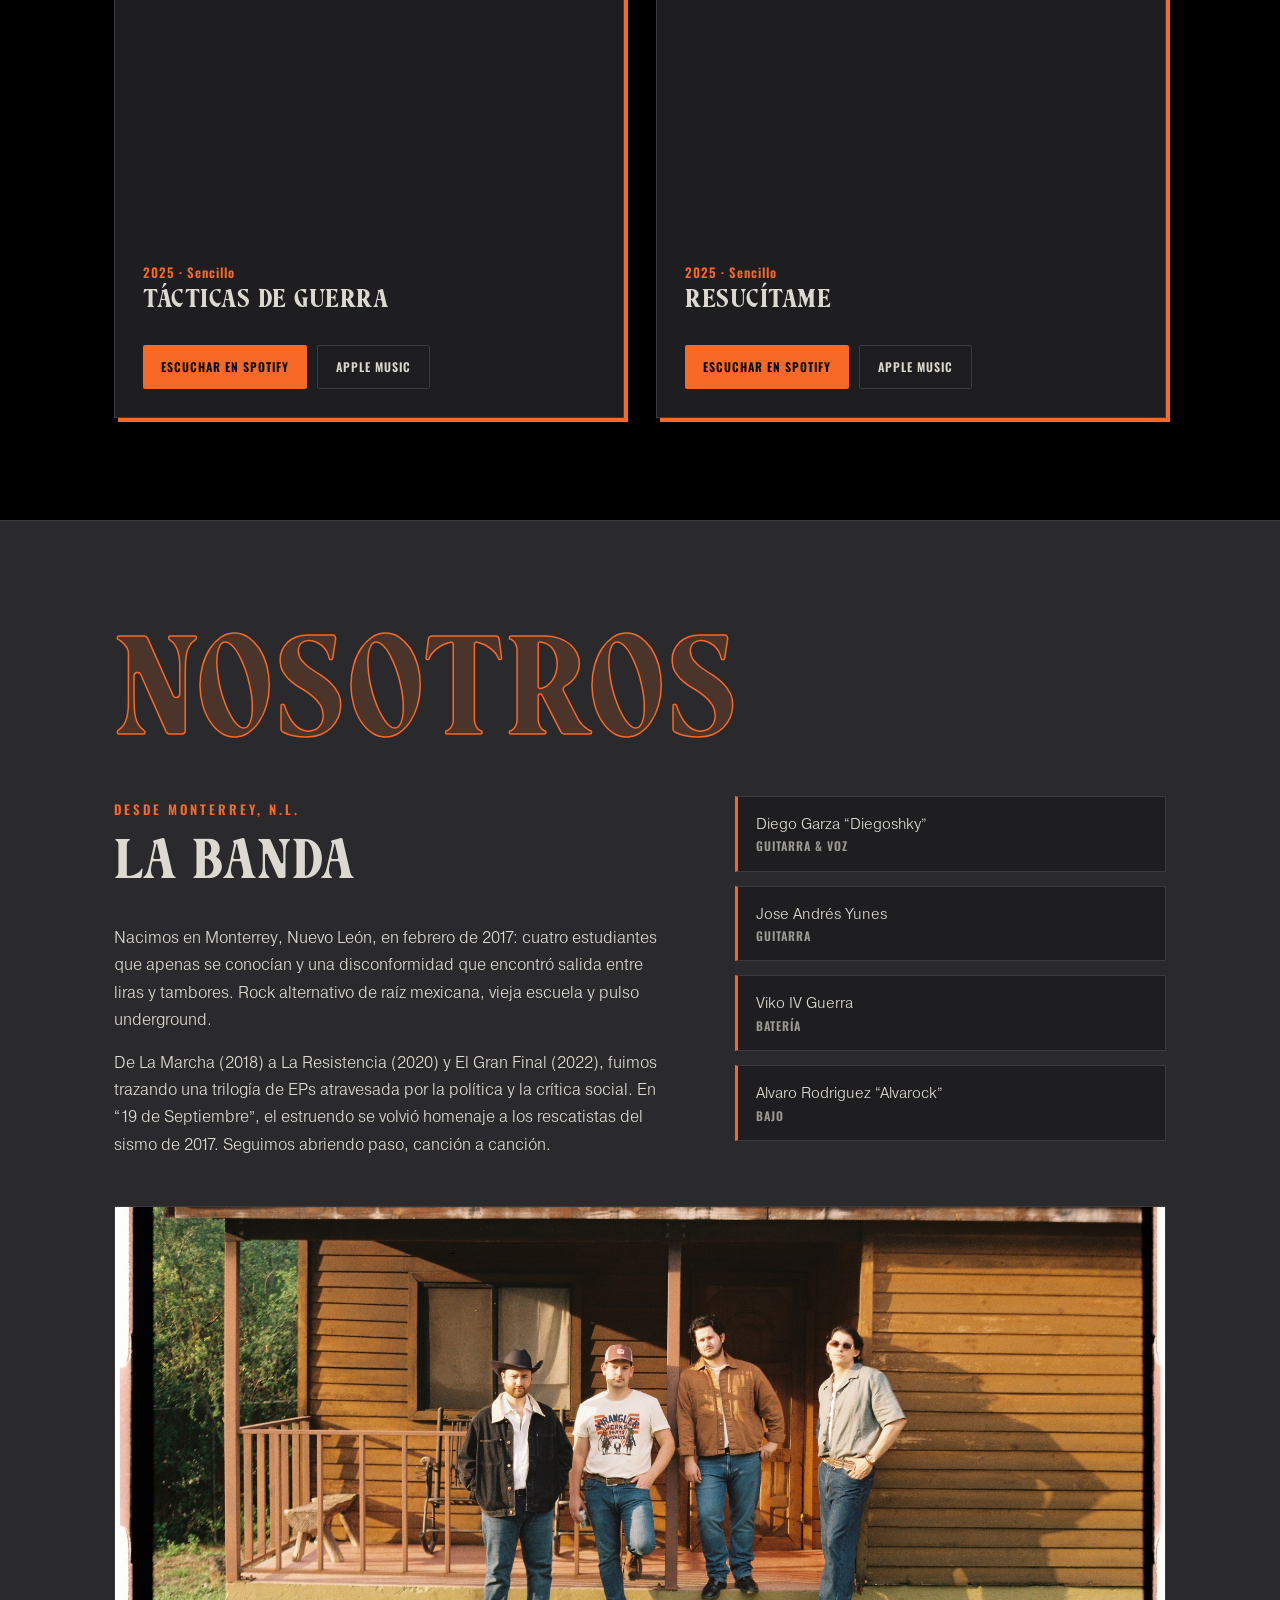
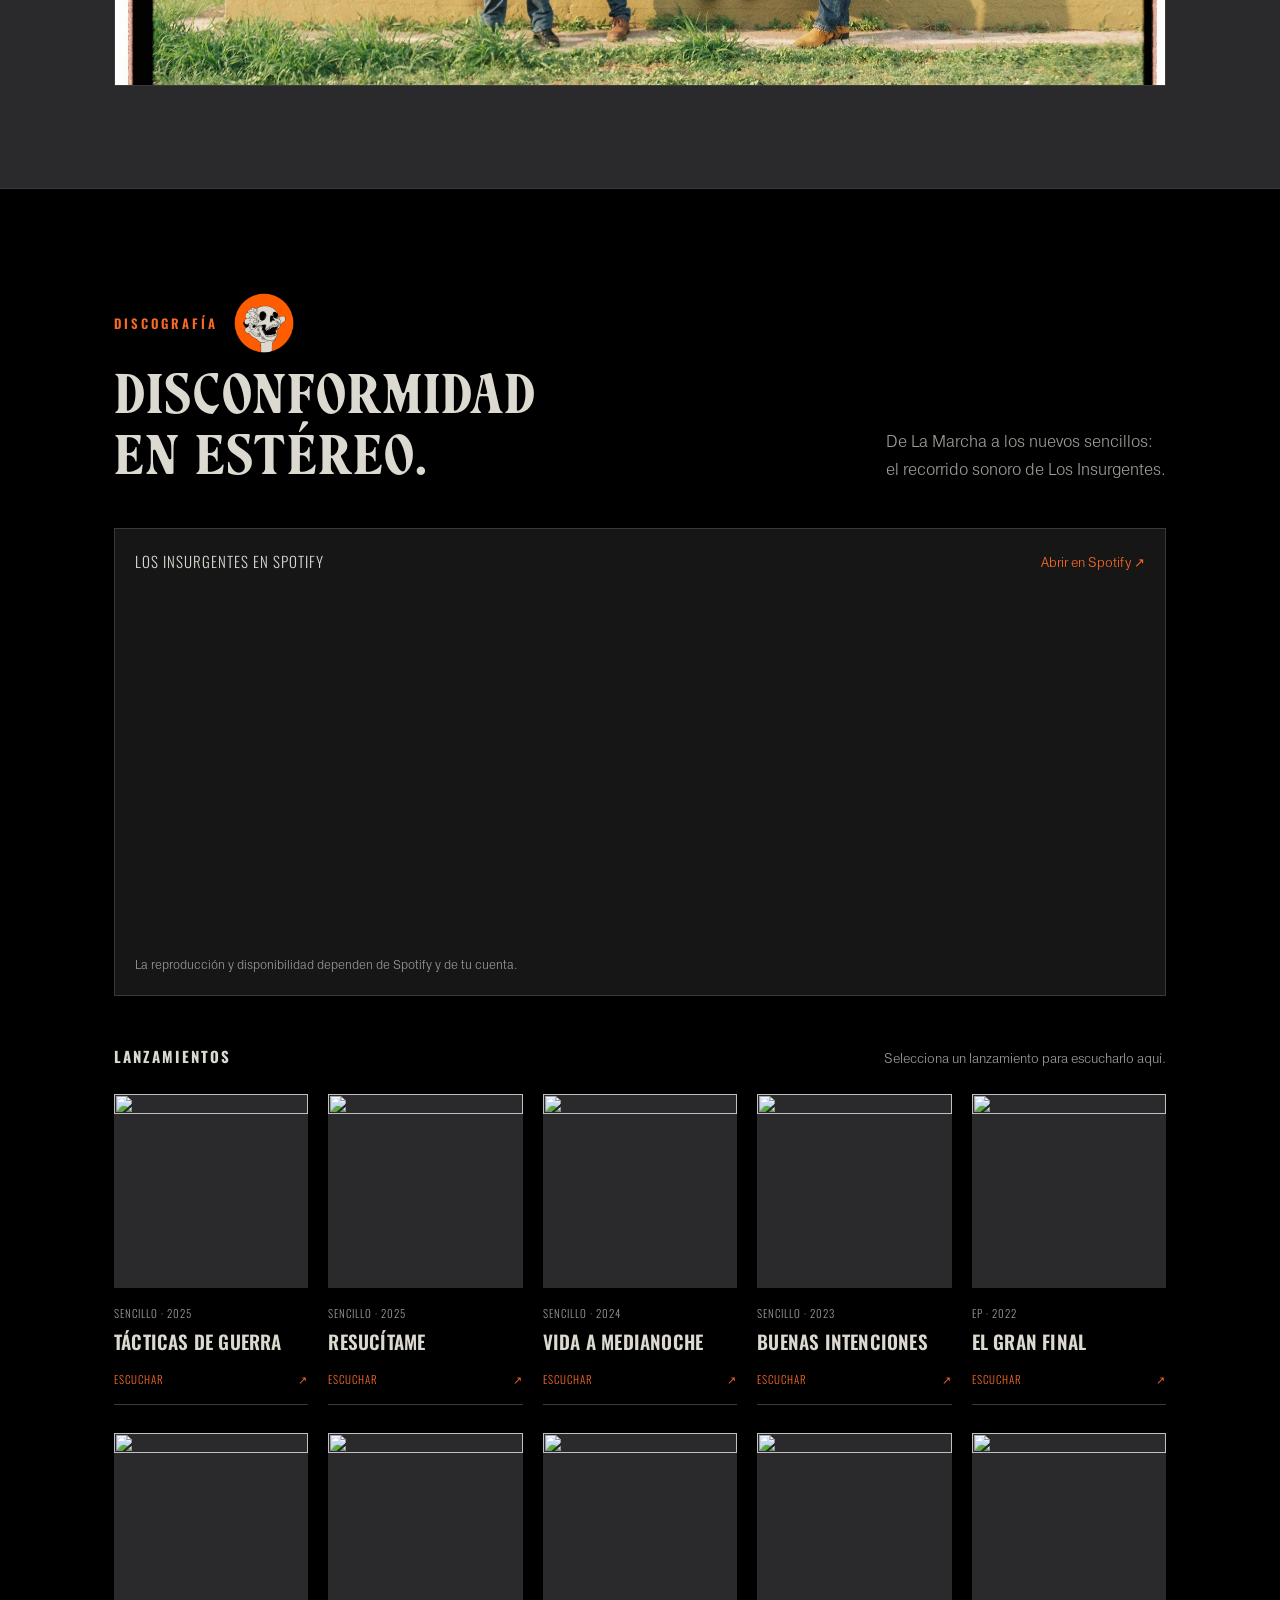
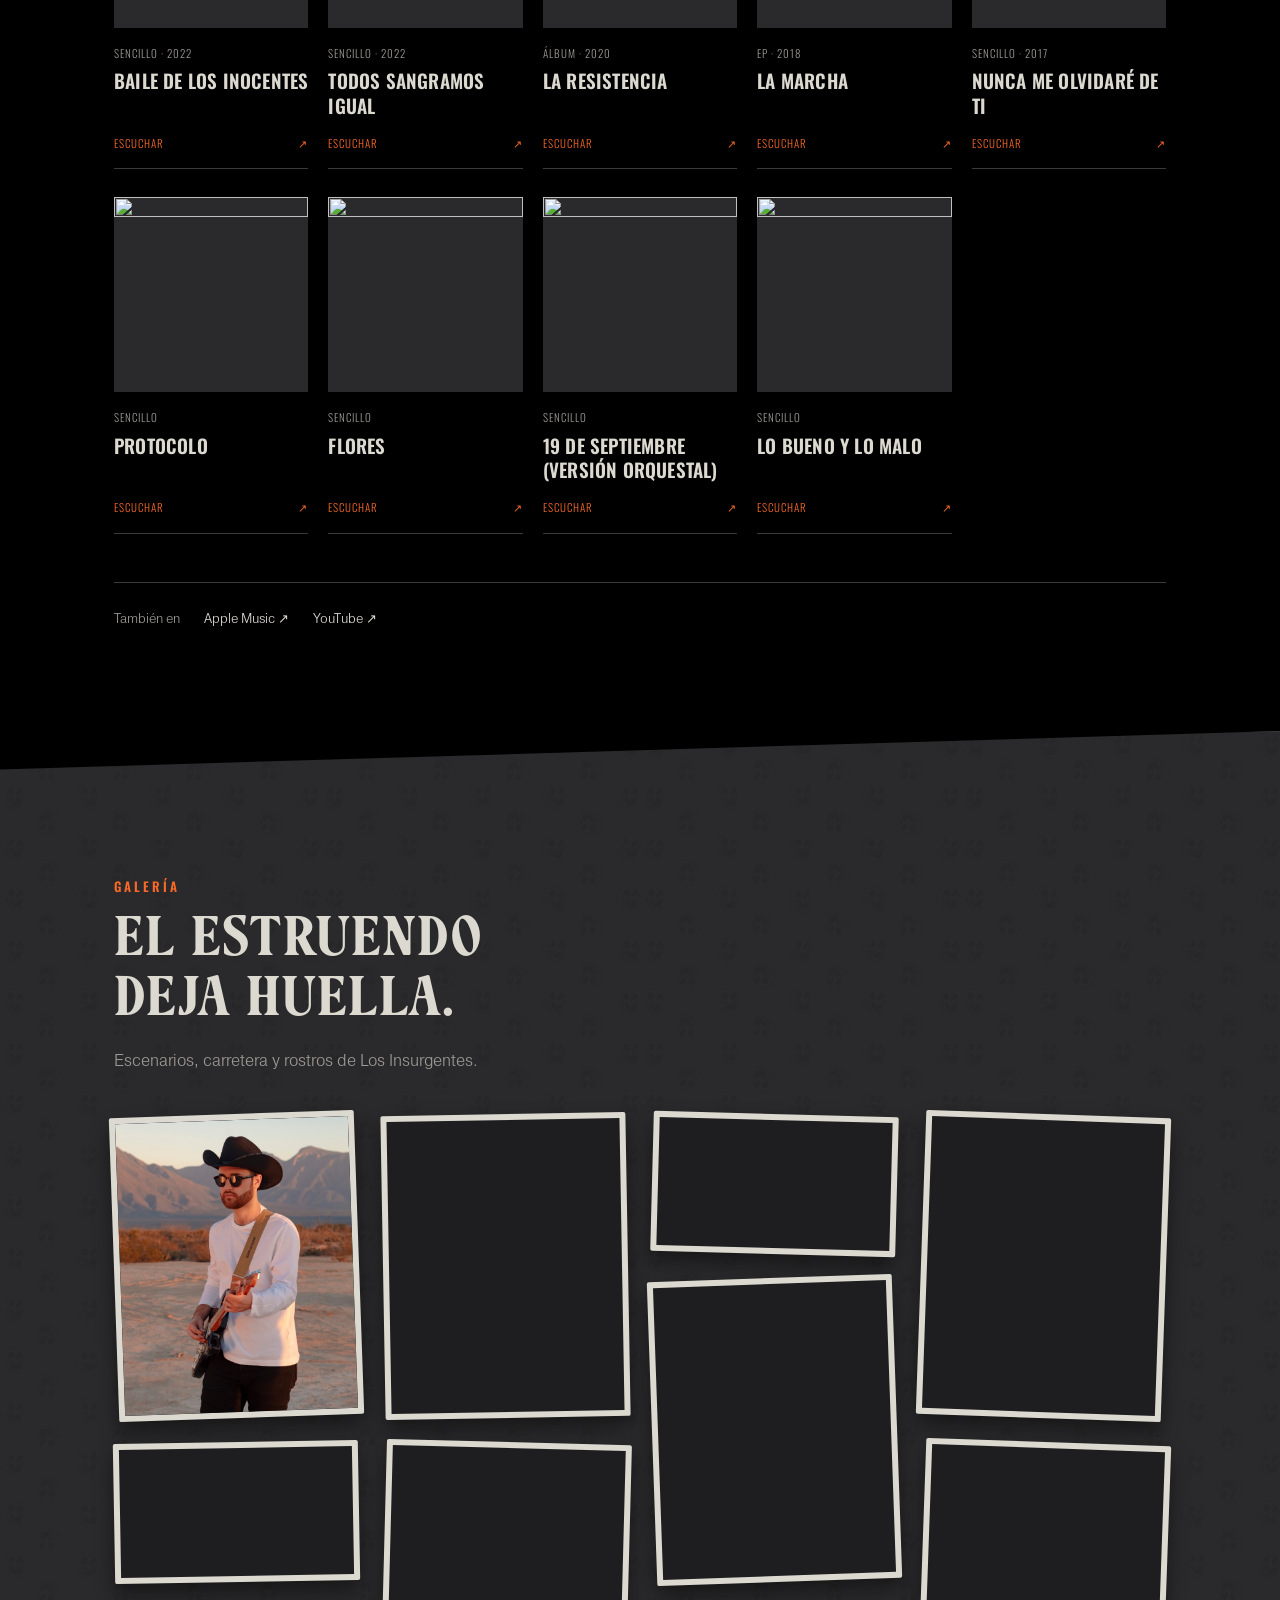
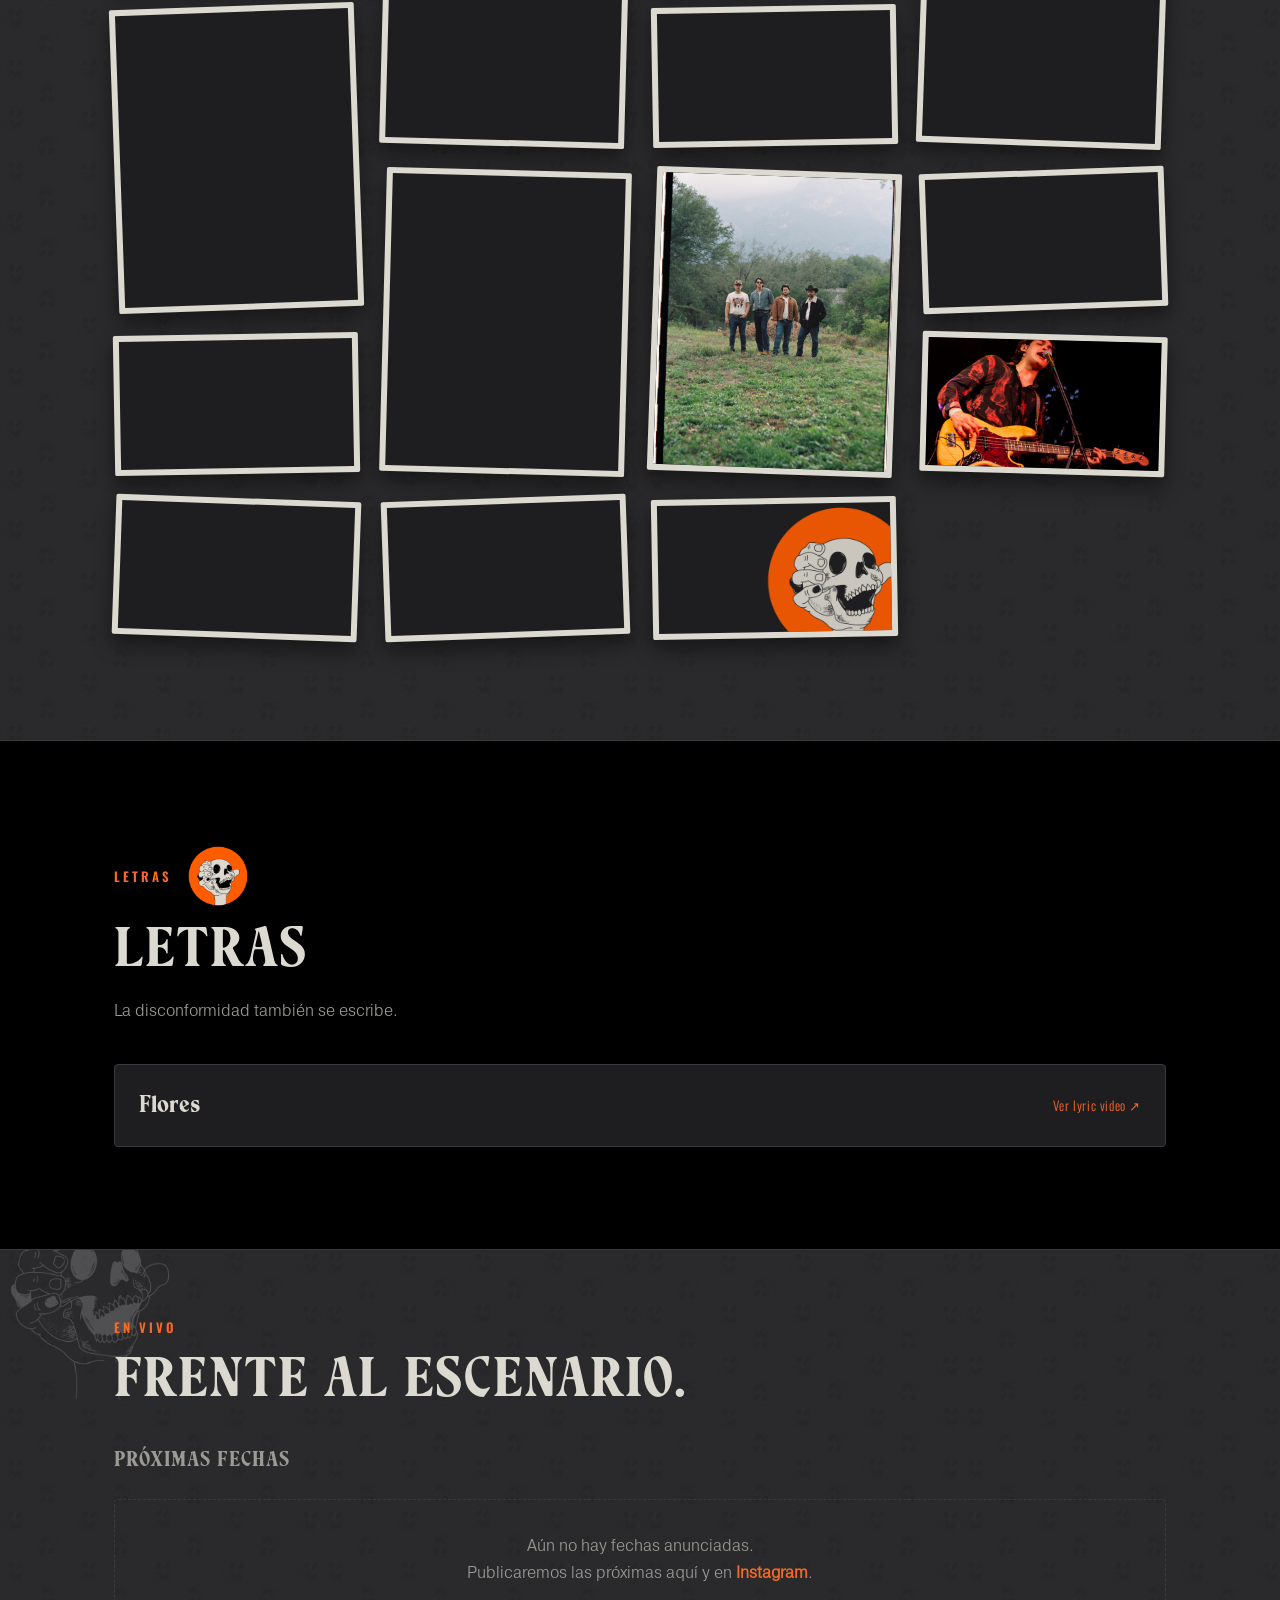
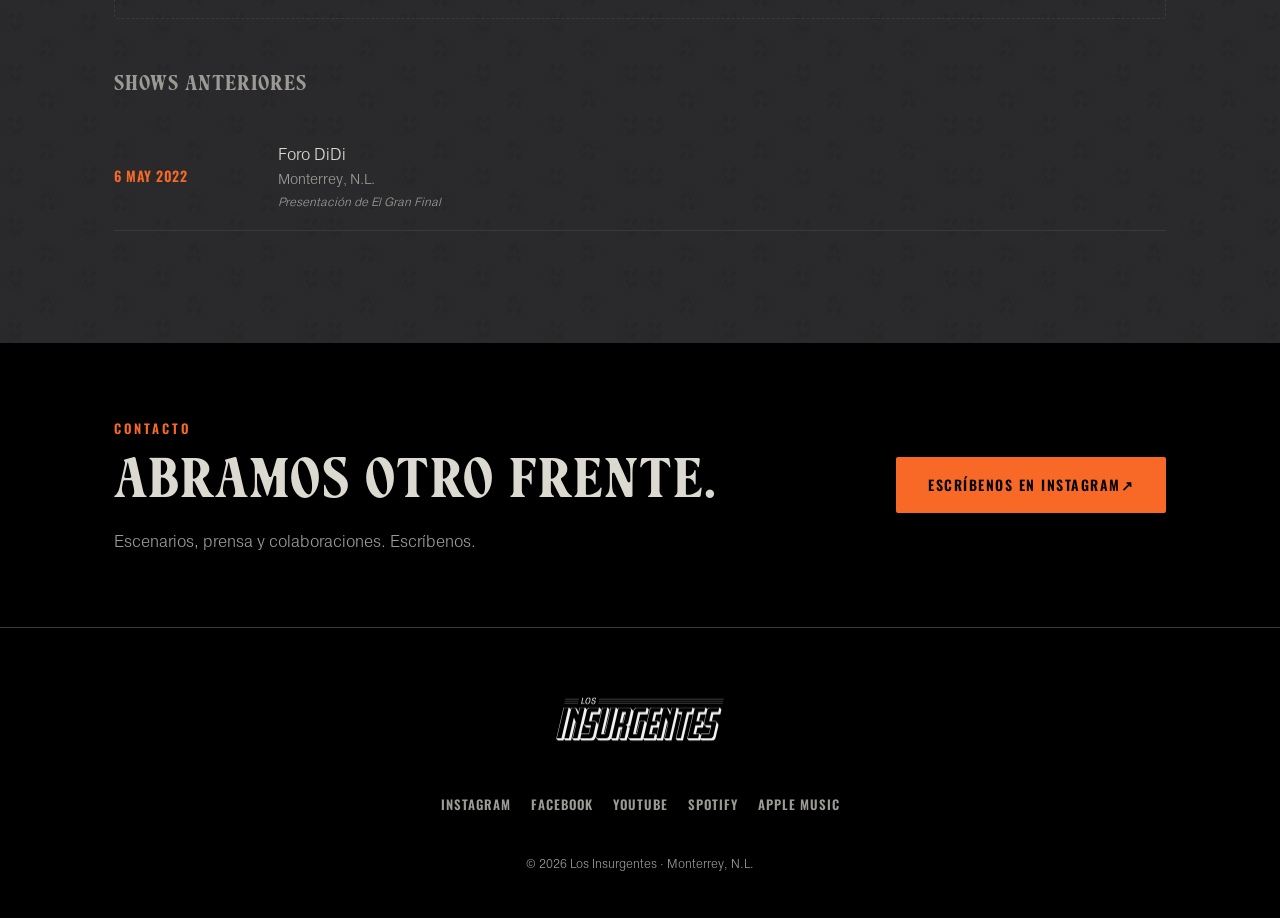
==== commit e3603111: "Corrige los créditos de Viko IV Guerra y Alvarock" ====
--- a/index.html
+++ b/index.html
@@ -56,7 +56,7 @@
 <div class="ticker-section" aria-hidden="true"><div class="ticker-band"><div class="ticker-track"><div class="ticker-seq"><span class="ticker-item">Maratón</span><span class="ticker-item">Rock desde Monterrey</span><span class="ticker-item">Próximo sencillo · Noviembre 2026</span><span class="ticker-item">Maratón</span><span class="ticker-item">Rock desde Monterrey</span><span class="ticker-item">Próximo sencillo · Noviembre 2026</span></div><div class="ticker-seq"><span class="ticker-item">Maratón</span><span class="ticker-item">Rock desde Monterrey</span><span class="ticker-item">Próximo sencillo · Noviembre 2026</span><span class="ticker-item">Maratón</span><span class="ticker-item">Rock desde Monterrey</span><span class="ticker-item">Próximo sencillo · Noviembre 2026</span></div></div></div></div>
 <section class="singles" id="sencillos"><div class="container"><div class="label-row"><span class="section-label">Maratón</span><img src="assets/logos/skull-stamp-orange.png" alt="" class="label-stamp" aria-hidden="true" loading="lazy" width="1600" height="1600"></div><h2 class="section-title reveal">Sencillos</h2><p class="section-intro">Maratón empieza a abrirse paso. Escucha los primeros adelantos del nuevo álbum.</p><div class="singles-grid"><article class="single-card reveal"><img class="single-artwork" src="https://i.scdn.co/image/ab67616d0000b27310b2b1463a60777111539efa" alt="Portada de Tácticas de Guerra" width="640" height="640" loading="lazy" decoding="async"><div class="single-copy"><span class="single-year">2025 · Sencillo</span><h3 class="single-title">Tácticas de Guerra</h3><div class="single-links"><a href="https://open.spotify.com/album/7z2MtC88layaORkxYPIvk5" target="_blank" rel="noopener noreferrer" class="single-link-spotify">Escuchar en Spotify</a><a href="https://music.apple.com/us/song/1837766992" target="_blank" rel="noopener noreferrer" class="single-link-secondary">Apple Music</a></div></div></article>
 <article class="single-card reveal"><img class="single-artwork" src="https://i.scdn.co/image/ab67616d0000b2730c59e202f4c7b4724fab5449" alt="Portada de Resucítame" width="640" height="640" loading="lazy" decoding="async"><div class="single-copy"><span class="single-year">2025 · Sencillo</span><h3 class="single-title">Resucítame</h3><div class="single-links"><a href="https://open.spotify.com/album/5kNzBFvVUZdvCEv5yYnAKm" target="_blank" rel="noopener noreferrer" class="single-link-spotify">Escuchar en Spotify</a><a href="https://music.apple.com/us/album/resuc%C3%ADtame-single/1850782428" target="_blank" rel="noopener noreferrer" class="single-link-secondary">Apple Music</a></div></div></article></div></div></section>
-<section class="about" id="about"><div class="container"><div class="about-title-big" aria-hidden="true">Nosotros</div><div class="about-grid"><div><span class="section-label">Desde Monterrey, N.L.</span><h2 class="section-title reveal">La banda</h2><div class="about-body"><p>Nacimos en Monterrey, Nuevo León, en febrero de 2017: cuatro estudiantes que apenas se conocían y una disconformidad que encontró salida entre liras y tambores. Rock alternativo de raíz mexicana, vieja escuela y pulso underground.</p><p>De La Marcha (2018) a La Resistencia (2020) y El Gran Final (2022), fuimos trazando una trilogía de EPs atravesada por la política y la crítica social. En “19 de Septiembre”, el estruendo se volvió homenaje a los rescatistas del sismo de 2017. Seguimos abriendo paso, canción a canción.</p></div></div><div class="members"><div class="member-card reveal"><div class="member-name">Diego Garza “Diegoshky”</div><div class="member-role">Guitarra &amp; voz</div></div><div class="member-card reveal"><div class="member-name">Jose Andrés Yunes</div><div class="member-role">Guitarra</div></div><div class="member-card reveal"><div class="member-name">Viko IV GUERRA</div><div class="member-role">Batería</div></div><div class="member-card reveal"><div class="member-name">Álvaro Rodríguez</div><div class="member-role">Bajo</div></div></div></div><img src="content/photos/02-banda.jpg" alt="Los cuatro integrantes de Los Insurgentes frente a una cabaña de madera" class="about-photo" width="2000" height="1338" loading="lazy" decoding="async"></div></section>
+<section class="about" id="about"><div class="container"><div class="about-title-big" aria-hidden="true">Nosotros</div><div class="about-grid"><div><span class="section-label">Desde Monterrey, N.L.</span><h2 class="section-title reveal">La banda</h2><div class="about-body"><p>Nacimos en Monterrey, Nuevo León, en febrero de 2017: cuatro estudiantes que apenas se conocían y una disconformidad que encontró salida entre liras y tambores. Rock alternativo de raíz mexicana, vieja escuela y pulso underground.</p><p>De La Marcha (2018) a La Resistencia (2020) y El Gran Final (2022), fuimos trazando una trilogía de EPs atravesada por la política y la crítica social. En “19 de Septiembre”, el estruendo se volvió homenaje a los rescatistas del sismo de 2017. Seguimos abriendo paso, canción a canción.</p></div></div><div class="members"><div class="member-card reveal"><div class="member-name">Diego Garza “Diegoshky”</div><div class="member-role">Guitarra &amp; voz</div></div><div class="member-card reveal"><div class="member-name">Jose Andrés Yunes</div><div class="member-role">Guitarra</div></div><div class="member-card reveal"><div class="member-name">Viko IV Guerra</div><div class="member-role">Batería</div></div><div class="member-card reveal"><div class="member-name">Alvaro Rodriguez “Alvarock”</div><div class="member-role">Bajo</div></div></div></div><img src="content/photos/02-banda.jpg" alt="Los cuatro integrantes de Los Insurgentes frente a una cabaña de madera" class="about-photo" width="2000" height="1338" loading="lazy" decoding="async"></div></section>
 <section id="music" class="music-section" aria-labelledby="musicTitle">
     <div class="container">
       <div class="label-row">
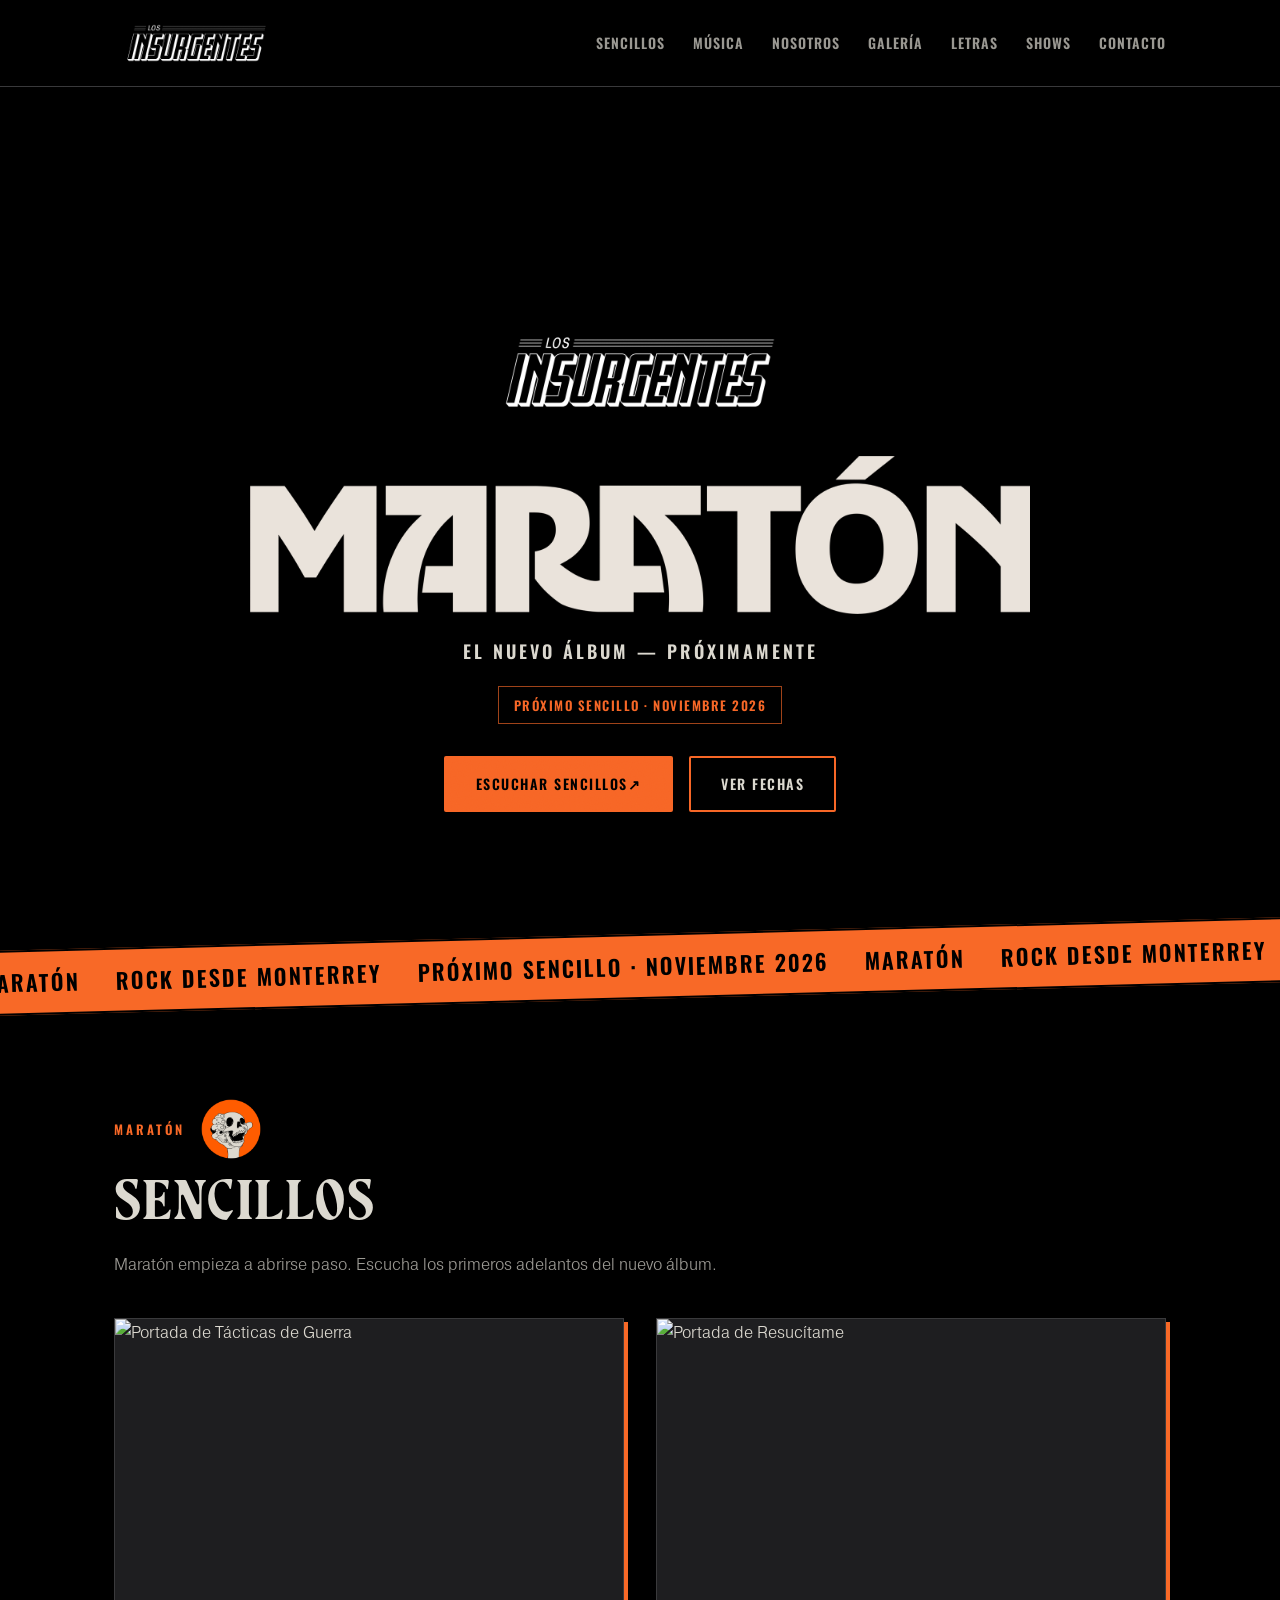
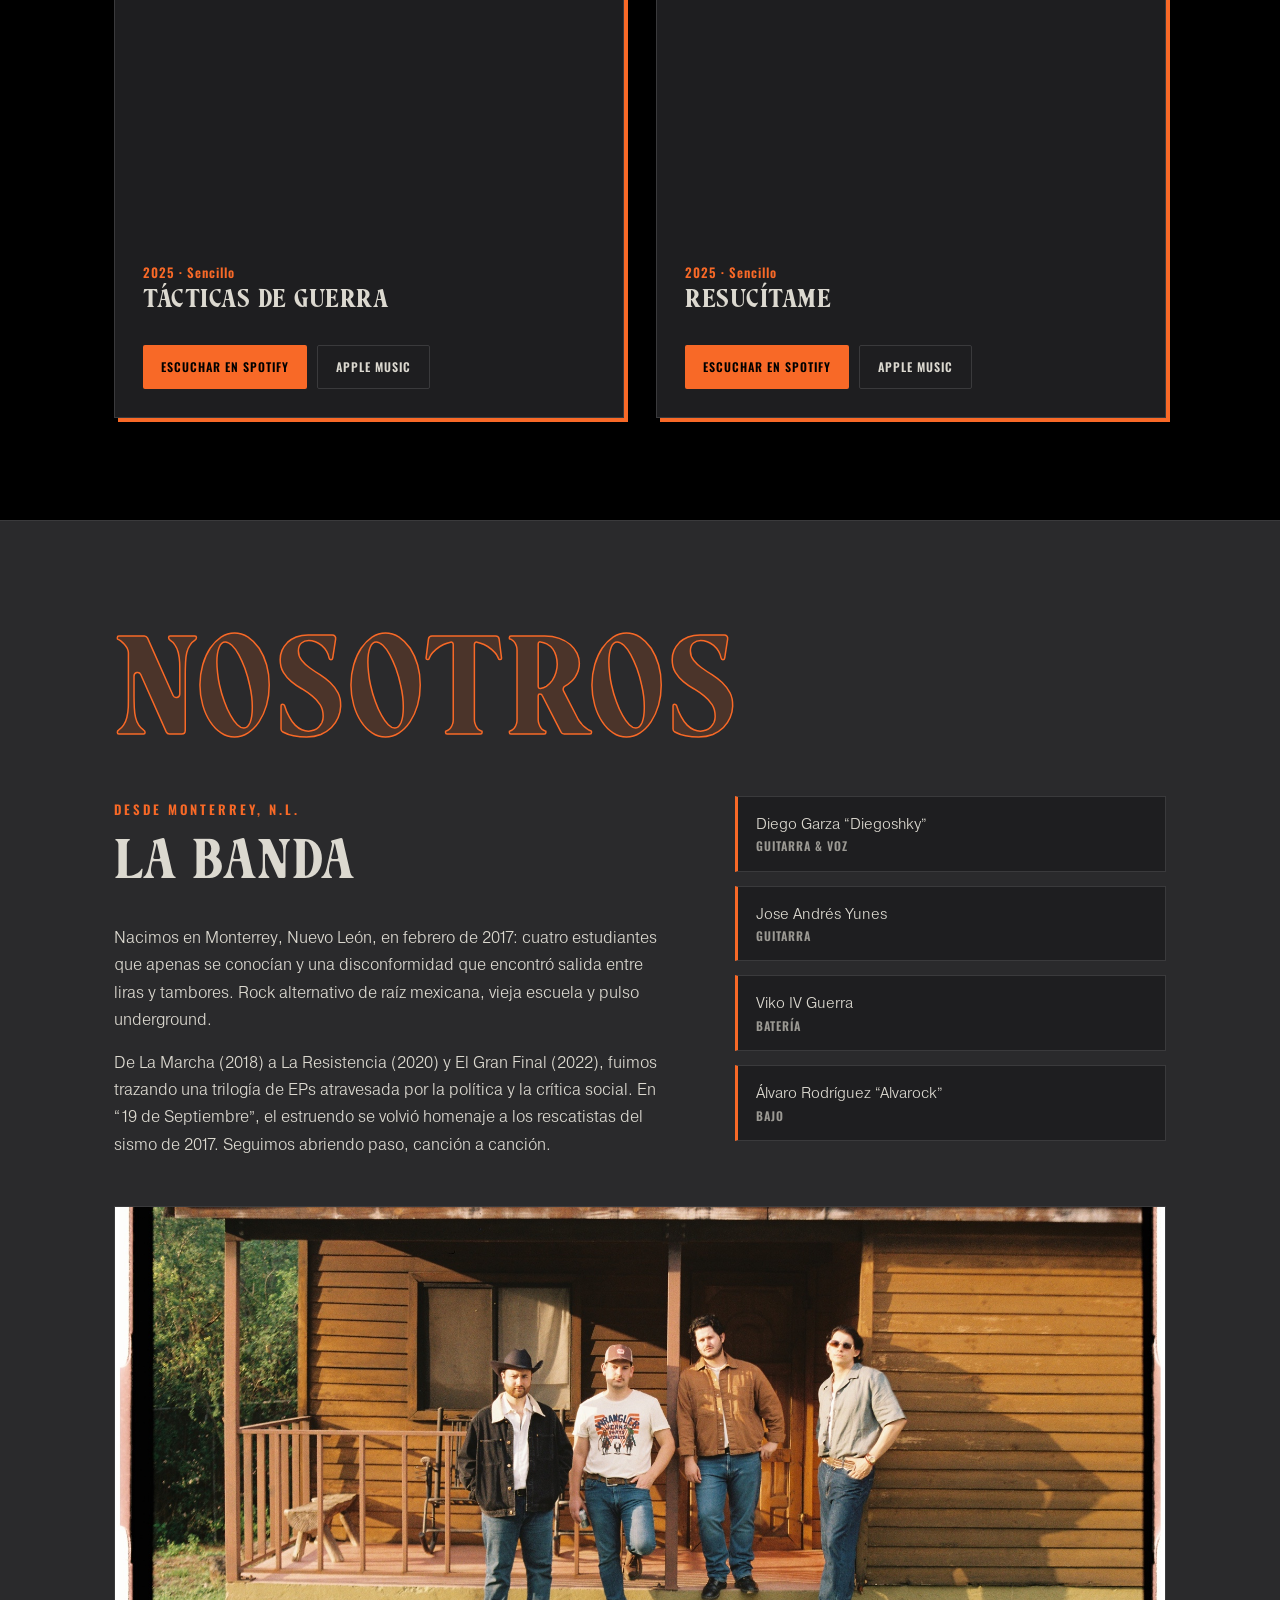
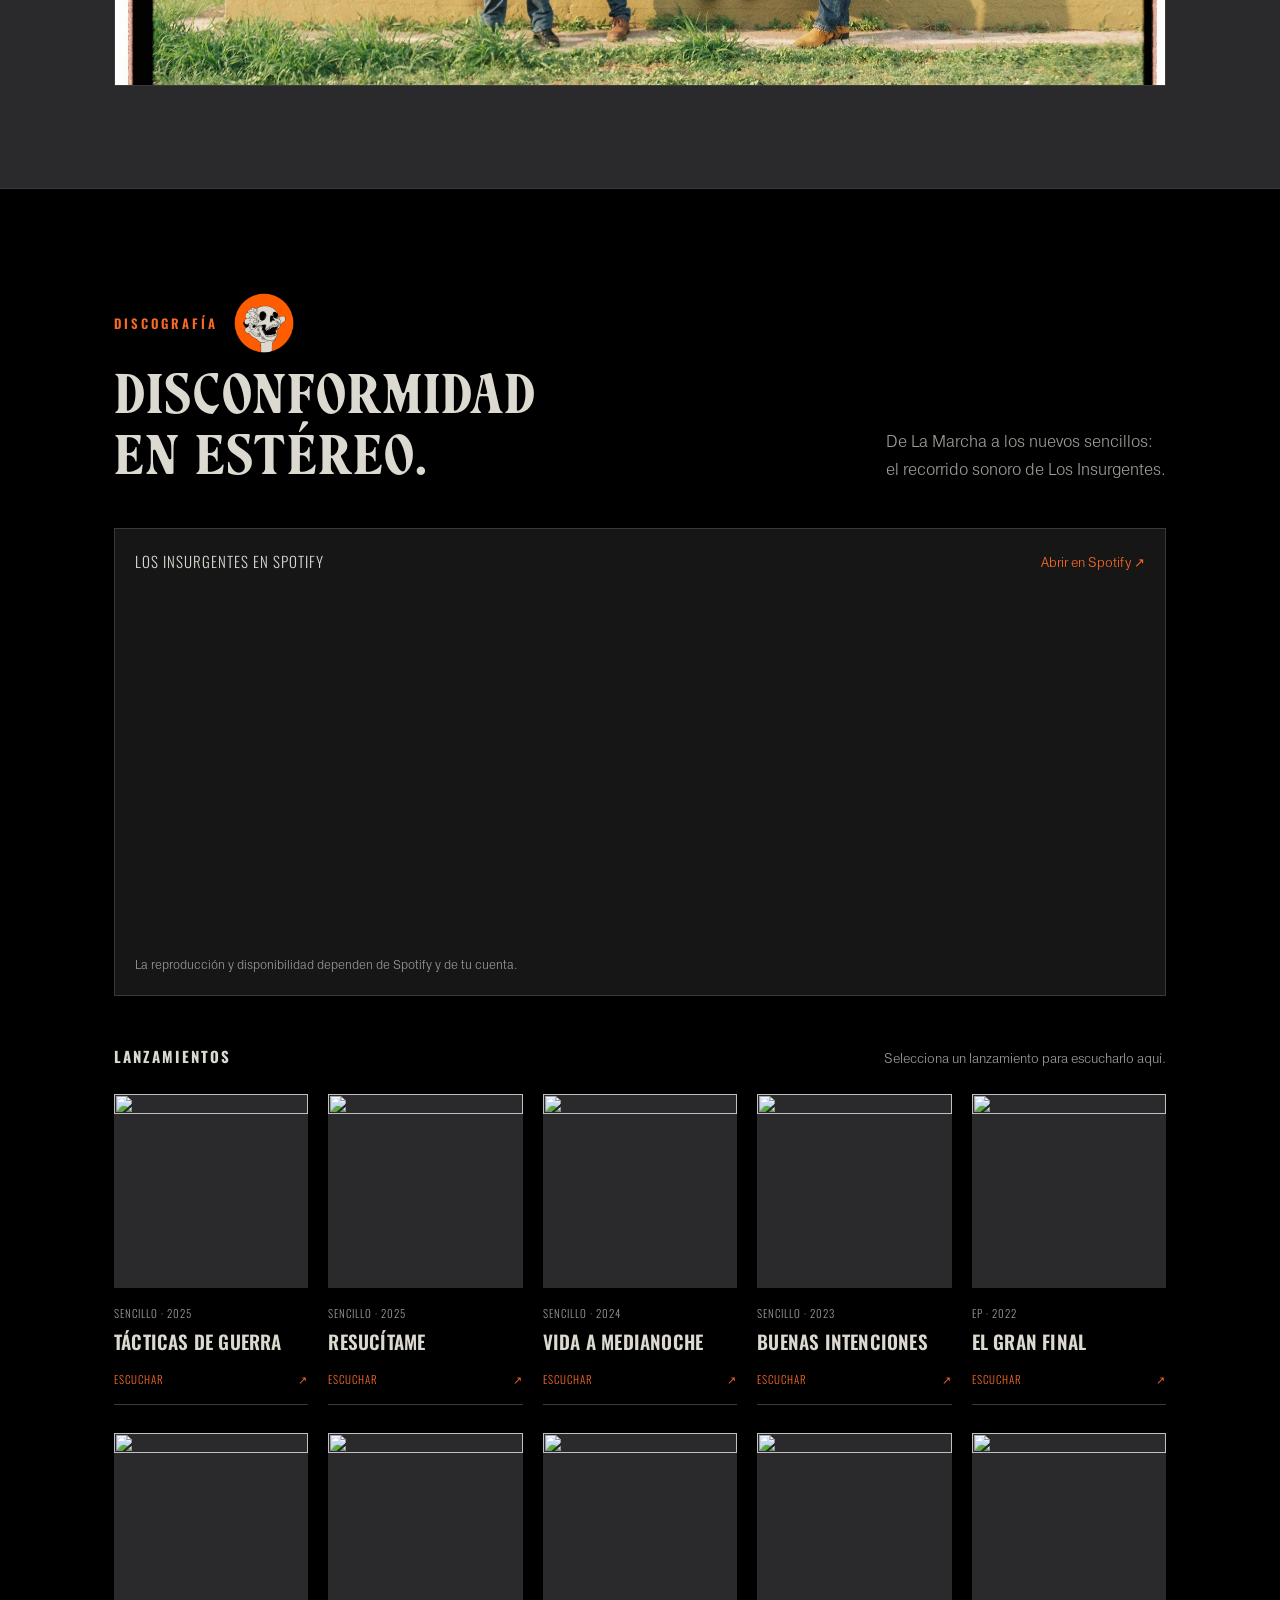
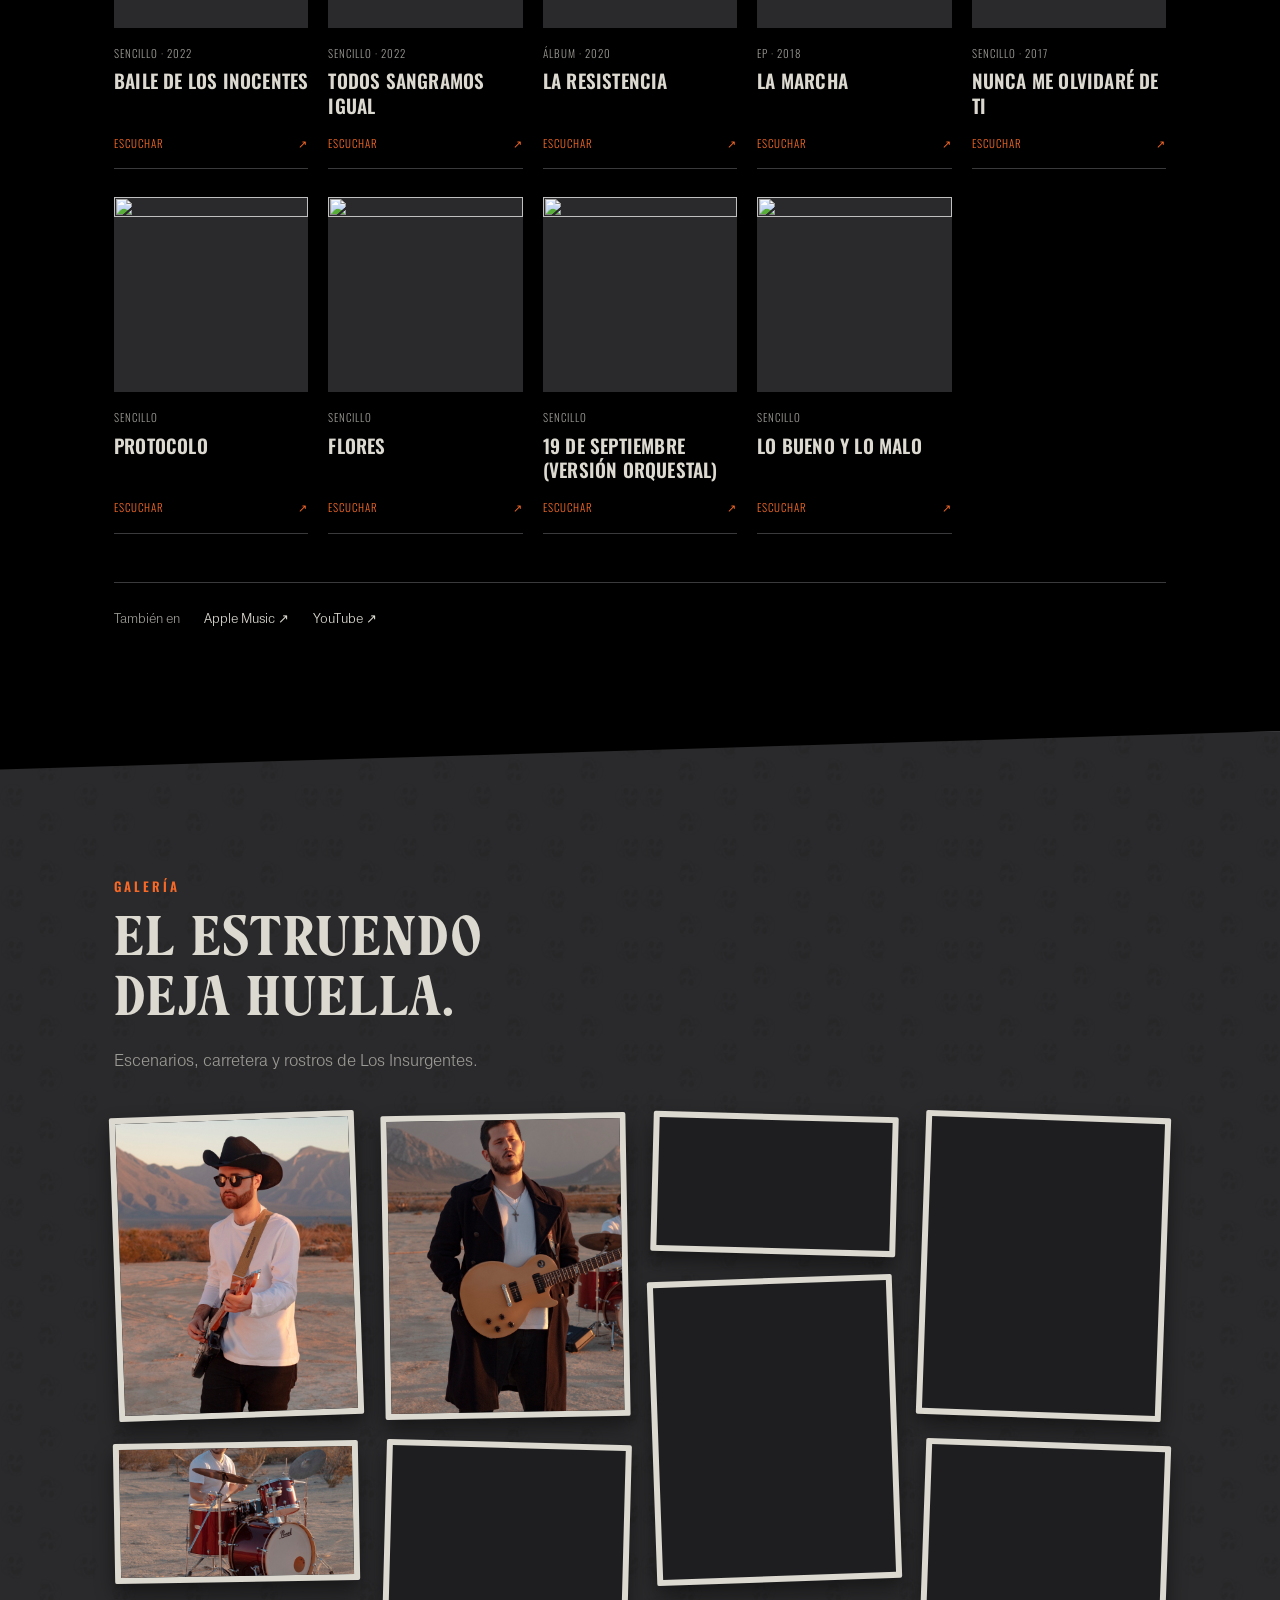
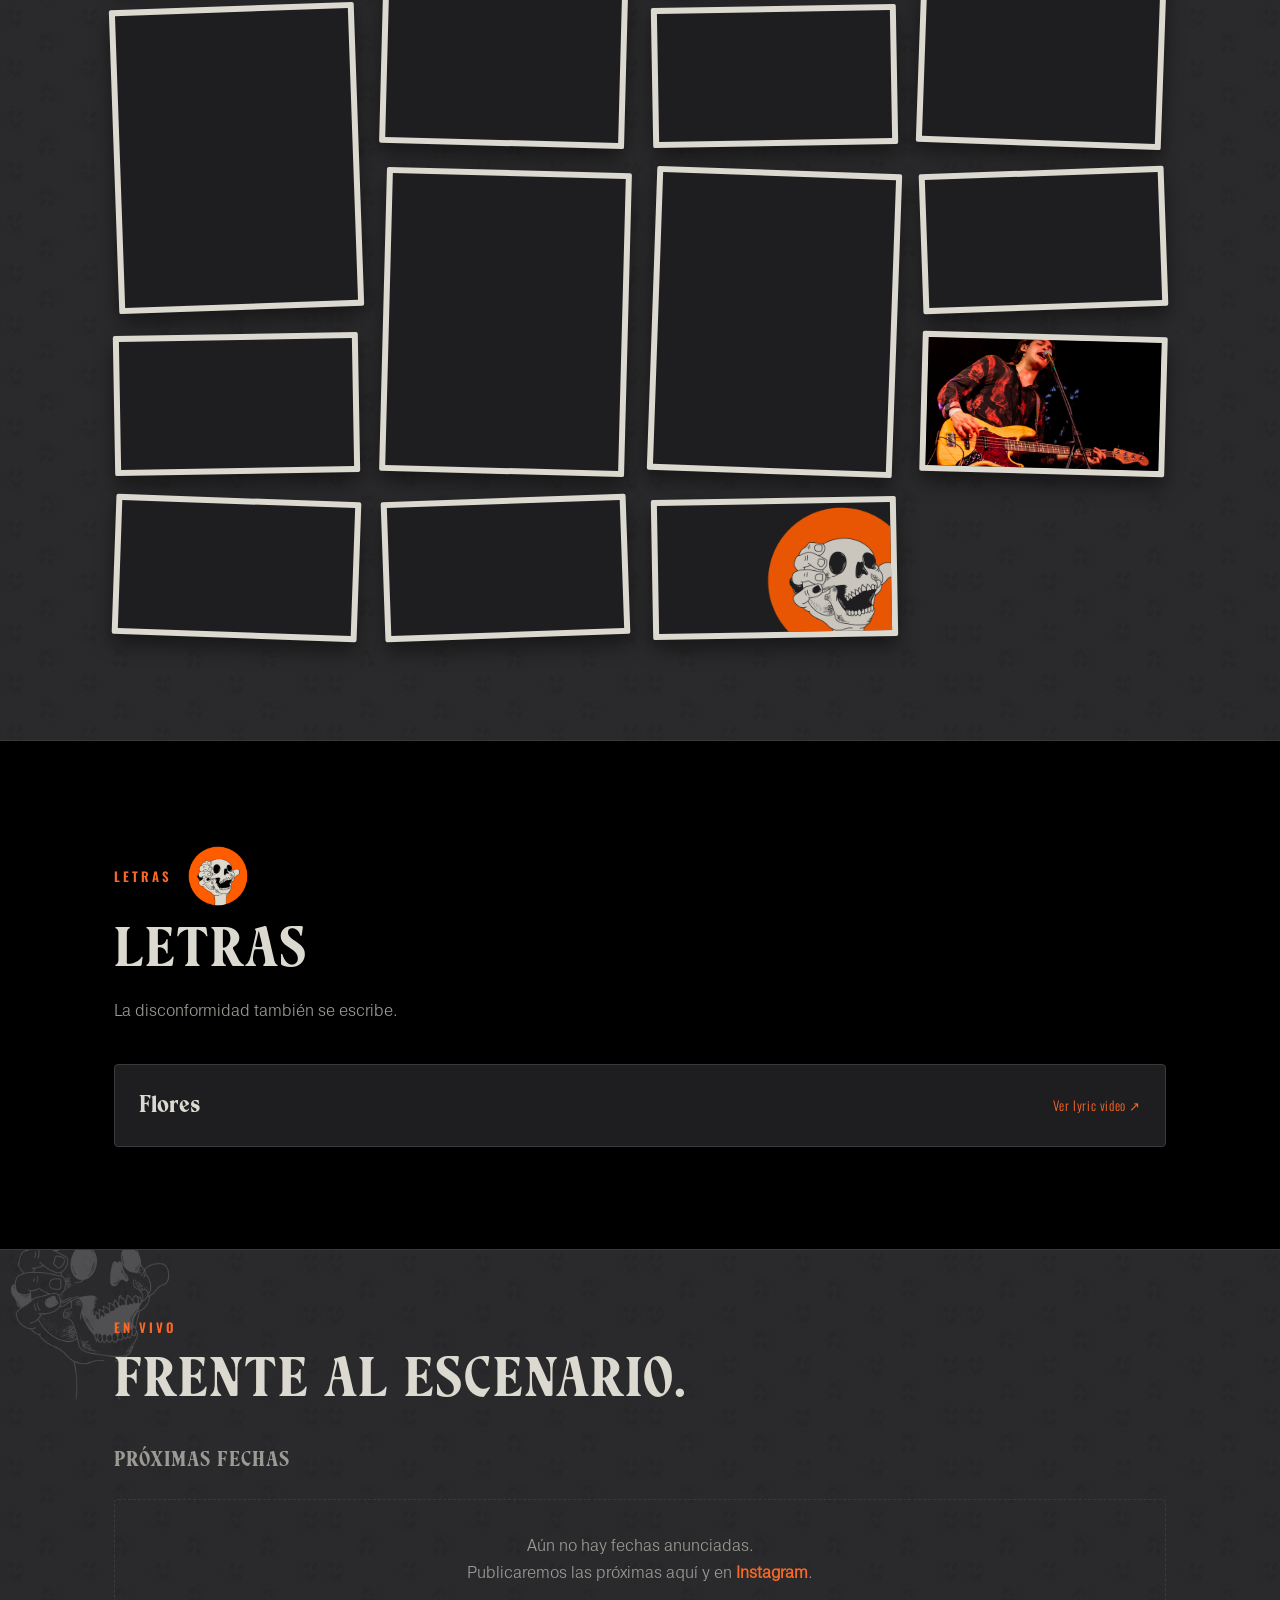
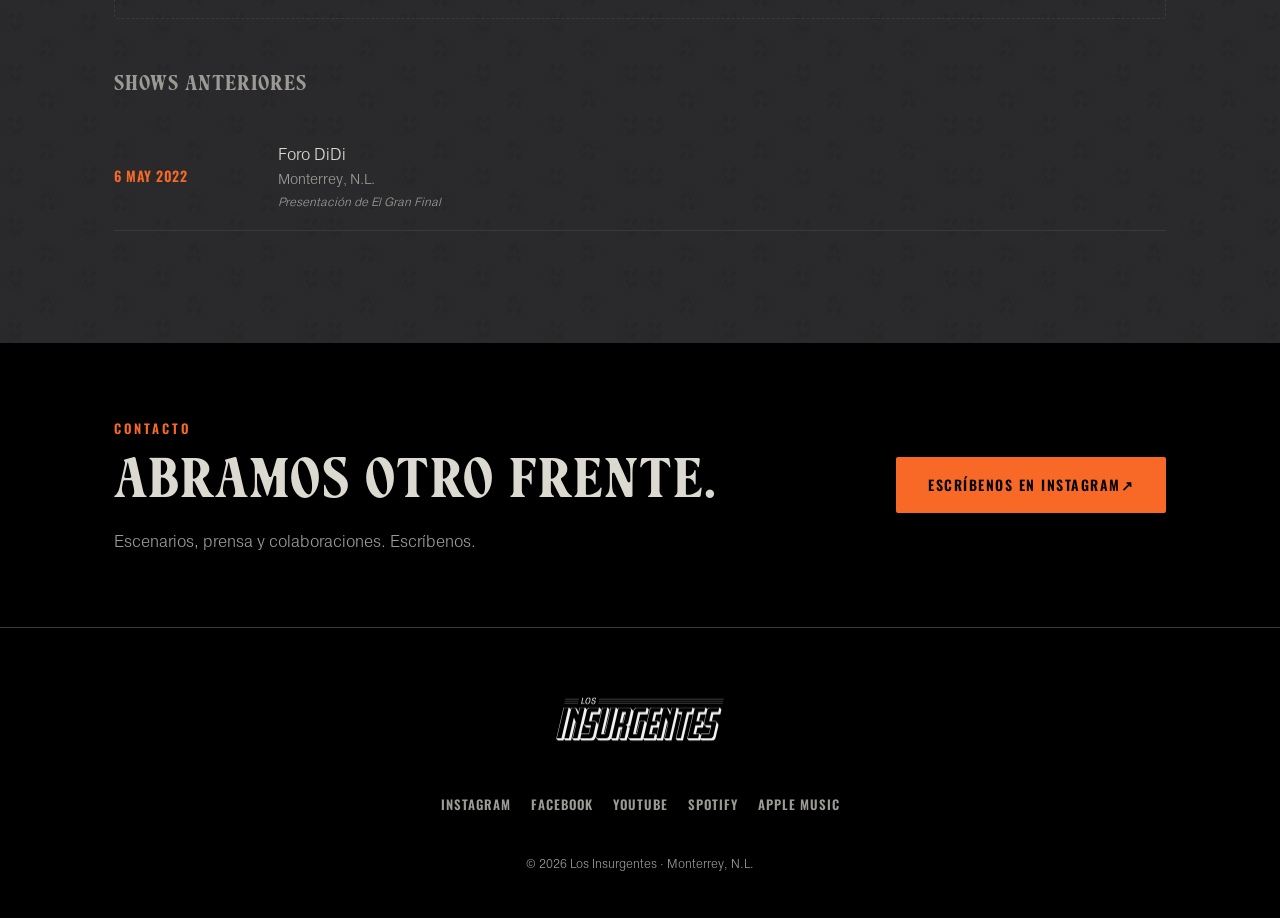
==== commit c0293616: "Restituye los acentos de Álvaro Rodríguez" ====
--- a/index.html
+++ b/index.html
@@ -56,7 +56,7 @@
 <div class="ticker-section" aria-hidden="true"><div class="ticker-band"><div class="ticker-track"><div class="ticker-seq"><span class="ticker-item">Maratón</span><span class="ticker-item">Rock desde Monterrey</span><span class="ticker-item">Próximo sencillo · Noviembre 2026</span><span class="ticker-item">Maratón</span><span class="ticker-item">Rock desde Monterrey</span><span class="ticker-item">Próximo sencillo · Noviembre 2026</span></div><div class="ticker-seq"><span class="ticker-item">Maratón</span><span class="ticker-item">Rock desde Monterrey</span><span class="ticker-item">Próximo sencillo · Noviembre 2026</span><span class="ticker-item">Maratón</span><span class="ticker-item">Rock desde Monterrey</span><span class="ticker-item">Próximo sencillo · Noviembre 2026</span></div></div></div></div>
 <section class="singles" id="sencillos"><div class="container"><div class="label-row"><span class="section-label">Maratón</span><img src="assets/logos/skull-stamp-orange.png" alt="" class="label-stamp" aria-hidden="true" loading="lazy" width="1600" height="1600"></div><h2 class="section-title reveal">Sencillos</h2><p class="section-intro">Maratón empieza a abrirse paso. Escucha los primeros adelantos del nuevo álbum.</p><div class="singles-grid"><article class="single-card reveal"><img class="single-artwork" src="https://i.scdn.co/image/ab67616d0000b27310b2b1463a60777111539efa" alt="Portada de Tácticas de Guerra" width="640" height="640" loading="lazy" decoding="async"><div class="single-copy"><span class="single-year">2025 · Sencillo</span><h3 class="single-title">Tácticas de Guerra</h3><div class="single-links"><a href="https://open.spotify.com/album/7z2MtC88layaORkxYPIvk5" target="_blank" rel="noopener noreferrer" class="single-link-spotify">Escuchar en Spotify</a><a href="https://music.apple.com/us/song/1837766992" target="_blank" rel="noopener noreferrer" class="single-link-secondary">Apple Music</a></div></div></article>
 <article class="single-card reveal"><img class="single-artwork" src="https://i.scdn.co/image/ab67616d0000b2730c59e202f4c7b4724fab5449" alt="Portada de Resucítame" width="640" height="640" loading="lazy" decoding="async"><div class="single-copy"><span class="single-year">2025 · Sencillo</span><h3 class="single-title">Resucítame</h3><div class="single-links"><a href="https://open.spotify.com/album/5kNzBFvVUZdvCEv5yYnAKm" target="_blank" rel="noopener noreferrer" class="single-link-spotify">Escuchar en Spotify</a><a href="https://music.apple.com/us/album/resuc%C3%ADtame-single/1850782428" target="_blank" rel="noopener noreferrer" class="single-link-secondary">Apple Music</a></div></div></article></div></div></section>
-<section class="about" id="about"><div class="container"><div class="about-title-big" aria-hidden="true">Nosotros</div><div class="about-grid"><div><span class="section-label">Desde Monterrey, N.L.</span><h2 class="section-title reveal">La banda</h2><div class="about-body"><p>Nacimos en Monterrey, Nuevo León, en febrero de 2017: cuatro estudiantes que apenas se conocían y una disconformidad que encontró salida entre liras y tambores. Rock alternativo de raíz mexicana, vieja escuela y pulso underground.</p><p>De La Marcha (2018) a La Resistencia (2020) y El Gran Final (2022), fuimos trazando una trilogía de EPs atravesada por la política y la crítica social. En “19 de Septiembre”, el estruendo se volvió homenaje a los rescatistas del sismo de 2017. Seguimos abriendo paso, canción a canción.</p></div></div><div class="members"><div class="member-card reveal"><div class="member-name">Diego Garza “Diegoshky”</div><div class="member-role">Guitarra &amp; voz</div></div><div class="member-card reveal"><div class="member-name">Jose Andrés Yunes</div><div class="member-role">Guitarra</div></div><div class="member-card reveal"><div class="member-name">Viko IV Guerra</div><div class="member-role">Batería</div></div><div class="member-card reveal"><div class="member-name">Alvaro Rodriguez “Alvarock”</div><div class="member-role">Bajo</div></div></div></div><img src="content/photos/02-banda.jpg" alt="Los cuatro integrantes de Los Insurgentes frente a una cabaña de madera" class="about-photo" width="2000" height="1338" loading="lazy" decoding="async"></div></section>
+<section class="about" id="about"><div class="container"><div class="about-title-big" aria-hidden="true">Nosotros</div><div class="about-grid"><div><span class="section-label">Desde Monterrey, N.L.</span><h2 class="section-title reveal">La banda</h2><div class="about-body"><p>Nacimos en Monterrey, Nuevo León, en febrero de 2017: cuatro estudiantes que apenas se conocían y una disconformidad que encontró salida entre liras y tambores. Rock alternativo de raíz mexicana, vieja escuela y pulso underground.</p><p>De La Marcha (2018) a La Resistencia (2020) y El Gran Final (2022), fuimos trazando una trilogía de EPs atravesada por la política y la crítica social. En “19 de Septiembre”, el estruendo se volvió homenaje a los rescatistas del sismo de 2017. Seguimos abriendo paso, canción a canción.</p></div></div><div class="members"><div class="member-card reveal"><div class="member-name">Diego Garza “Diegoshky”</div><div class="member-role">Guitarra &amp; voz</div></div><div class="member-card reveal"><div class="member-name">Jose Andrés Yunes</div><div class="member-role">Guitarra</div></div><div class="member-card reveal"><div class="member-name">Viko IV Guerra</div><div class="member-role">Batería</div></div><div class="member-card reveal"><div class="member-name">Álvaro Rodríguez “Alvarock”</div><div class="member-role">Bajo</div></div></div></div><img src="content/photos/02-banda.jpg" alt="Los cuatro integrantes de Los Insurgentes frente a una cabaña de madera" class="about-photo" width="2000" height="1338" loading="lazy" decoding="async"></div></section>
 <section id="music" class="music-section" aria-labelledby="musicTitle">
     <div class="container">
       <div class="label-row">
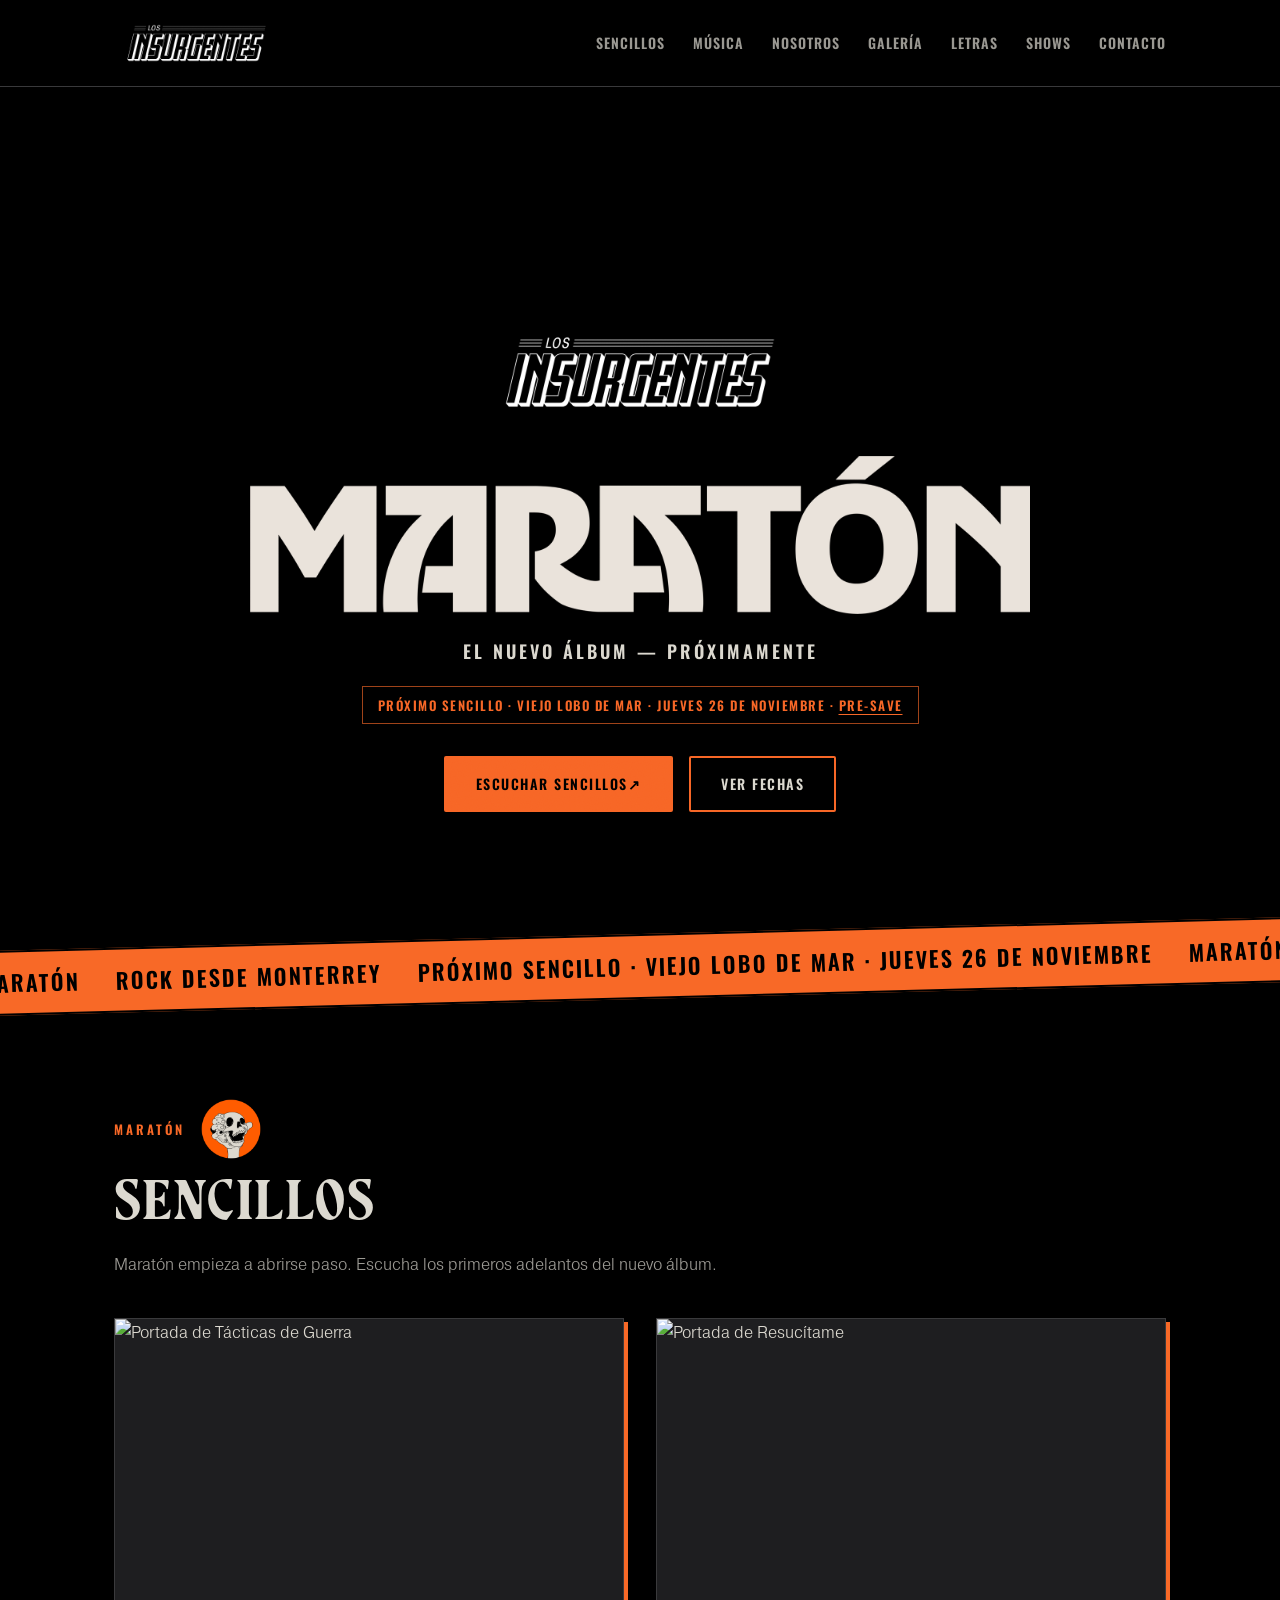
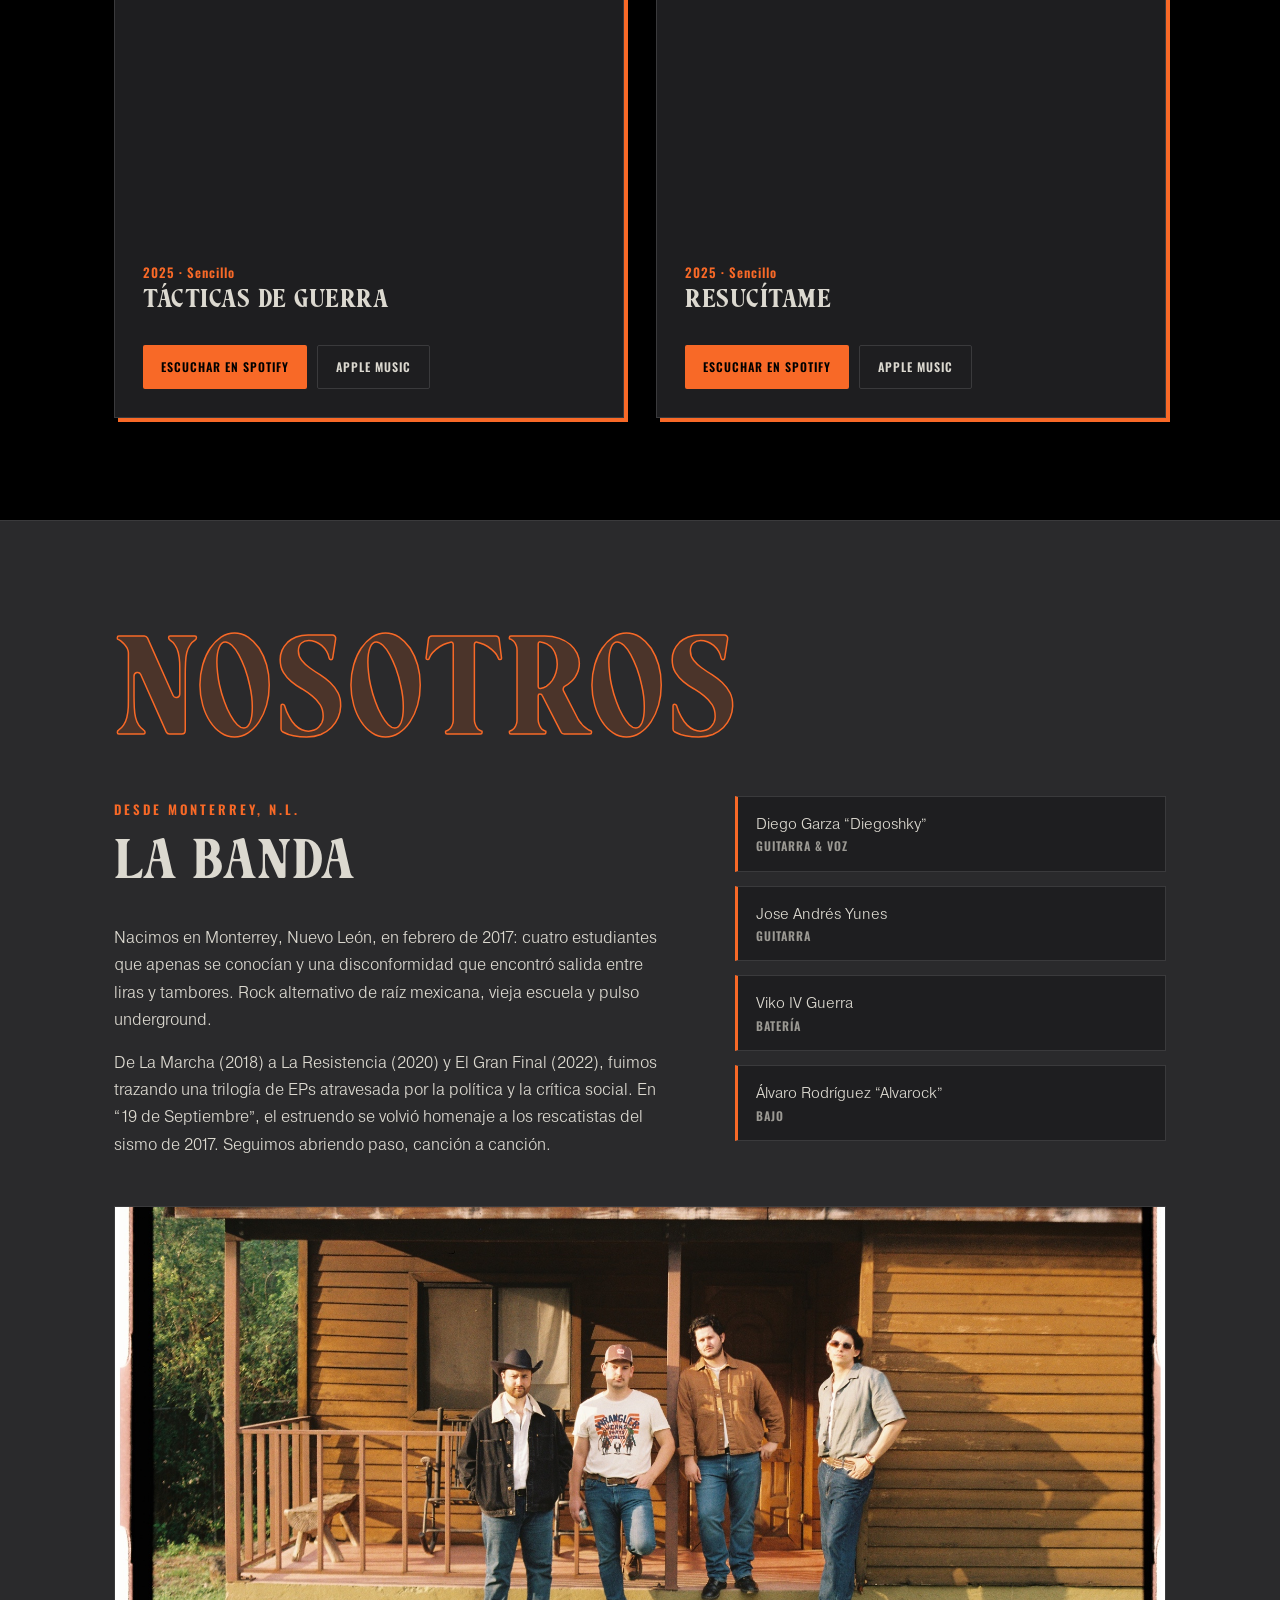
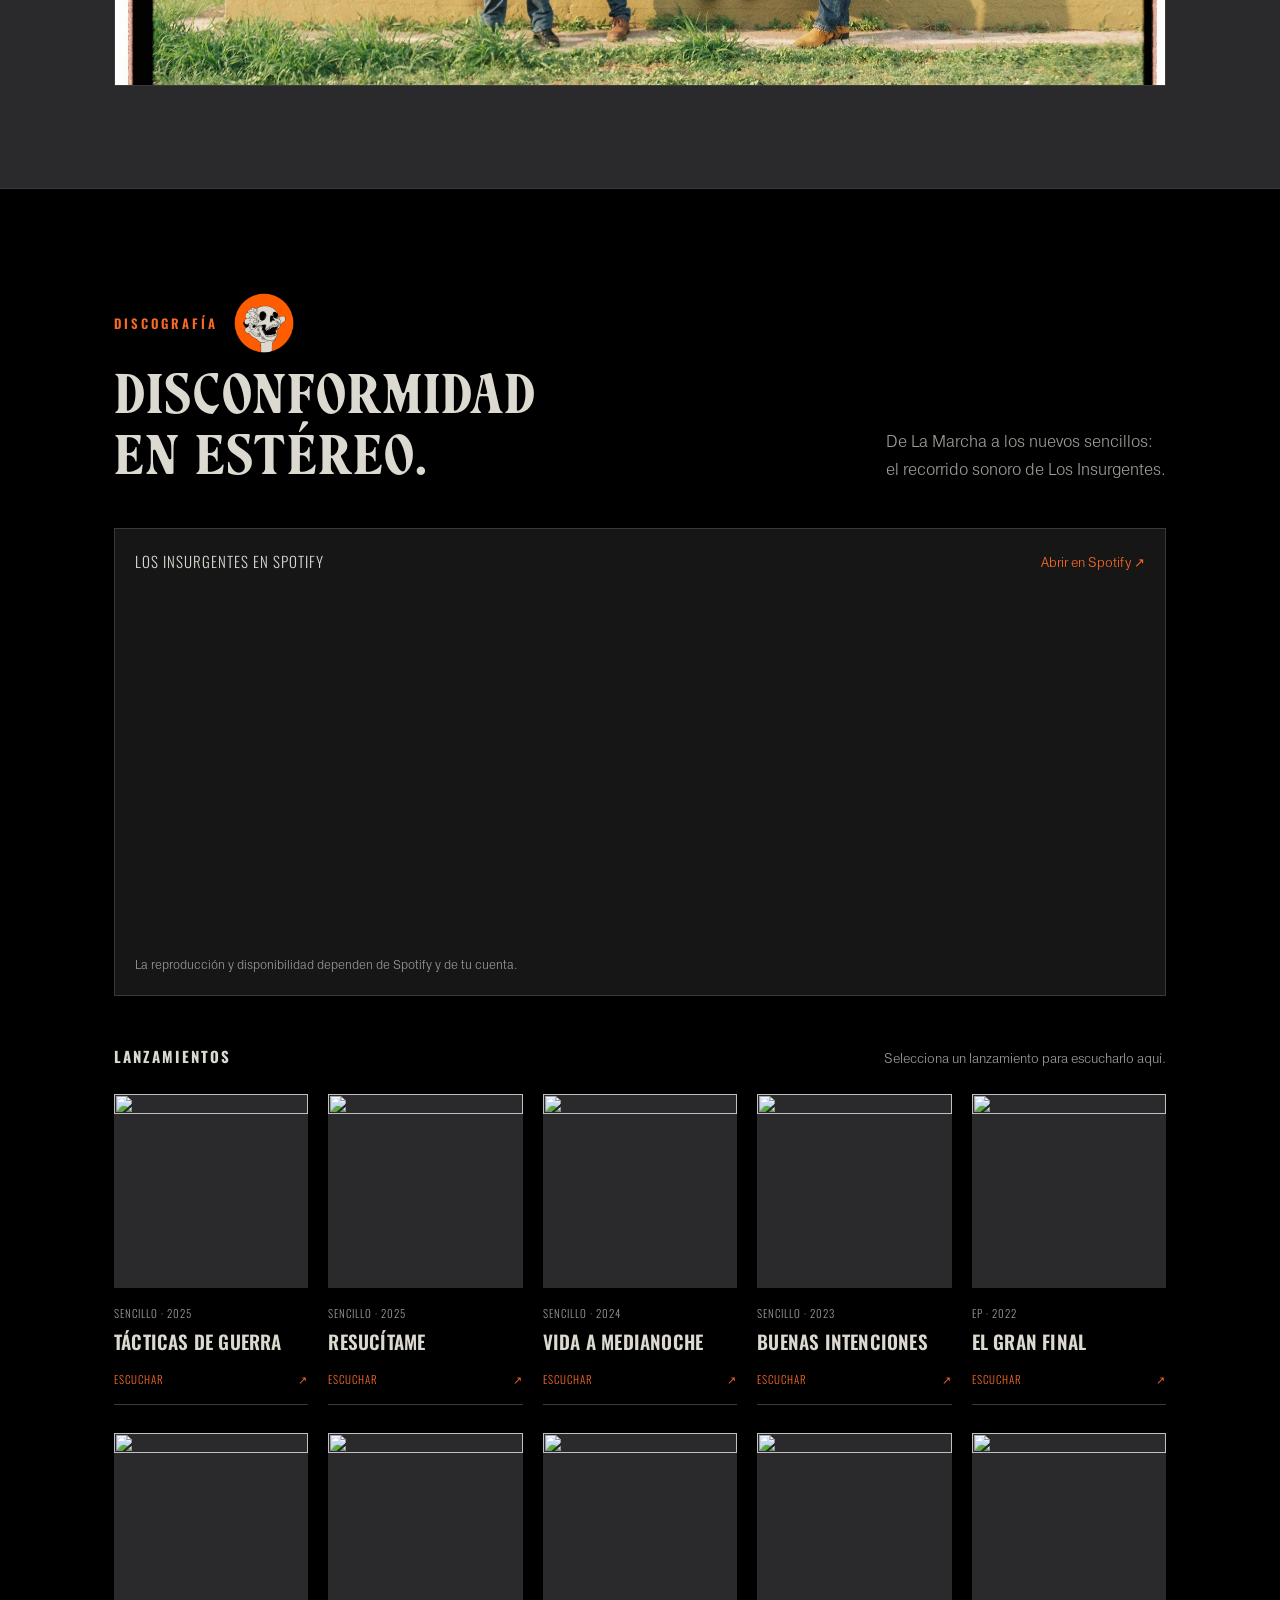
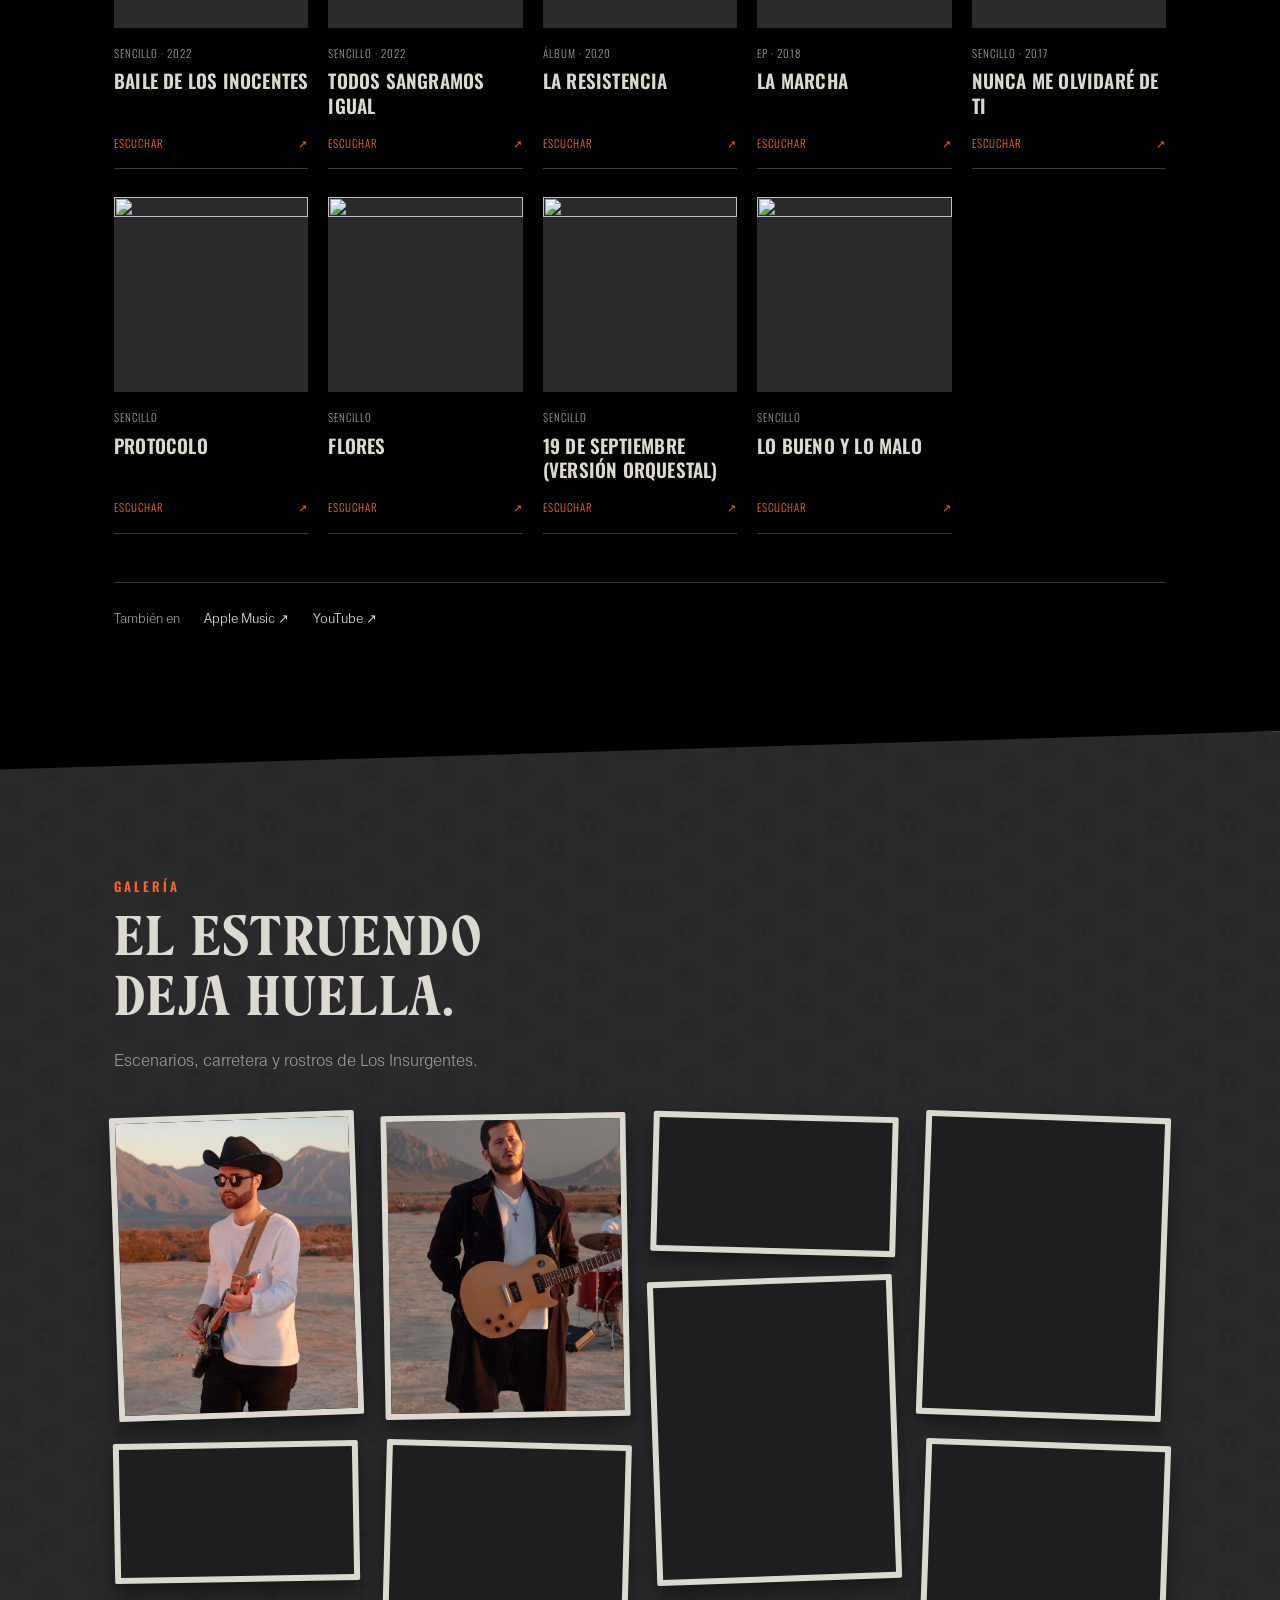
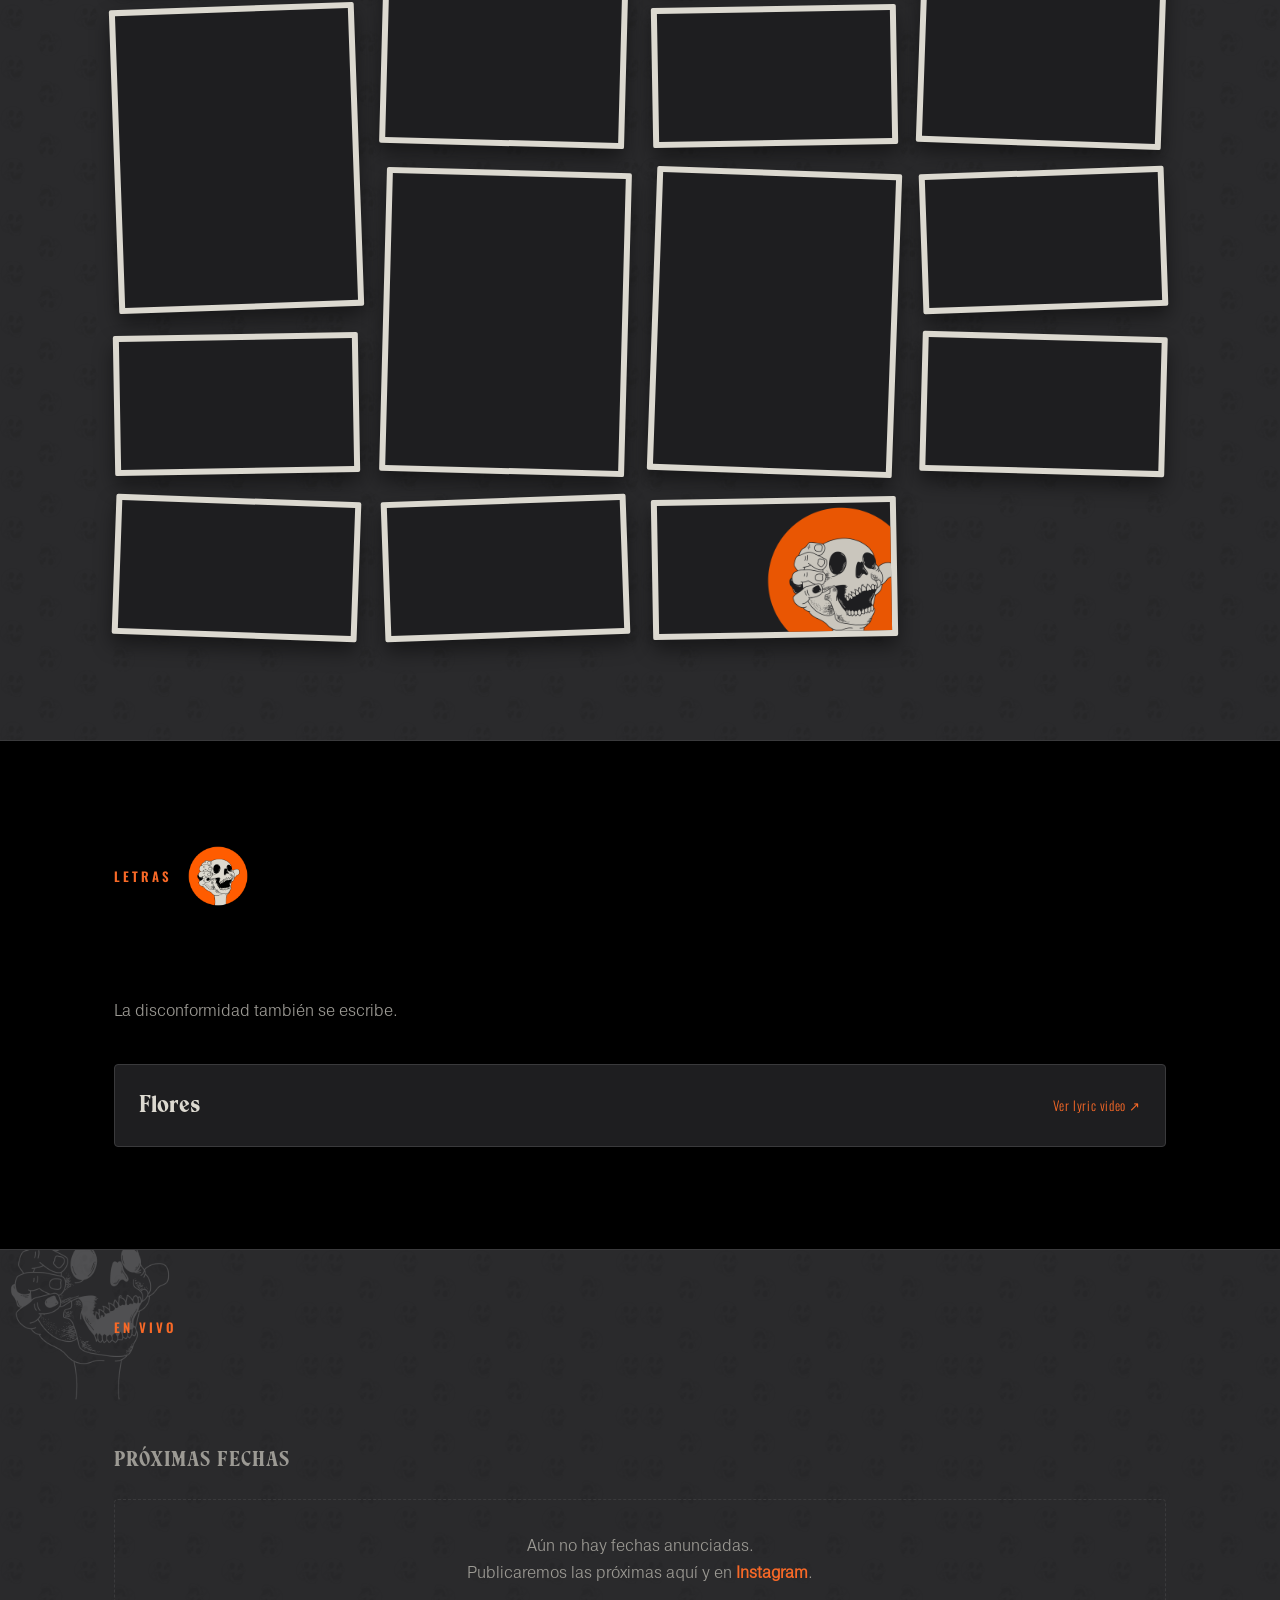
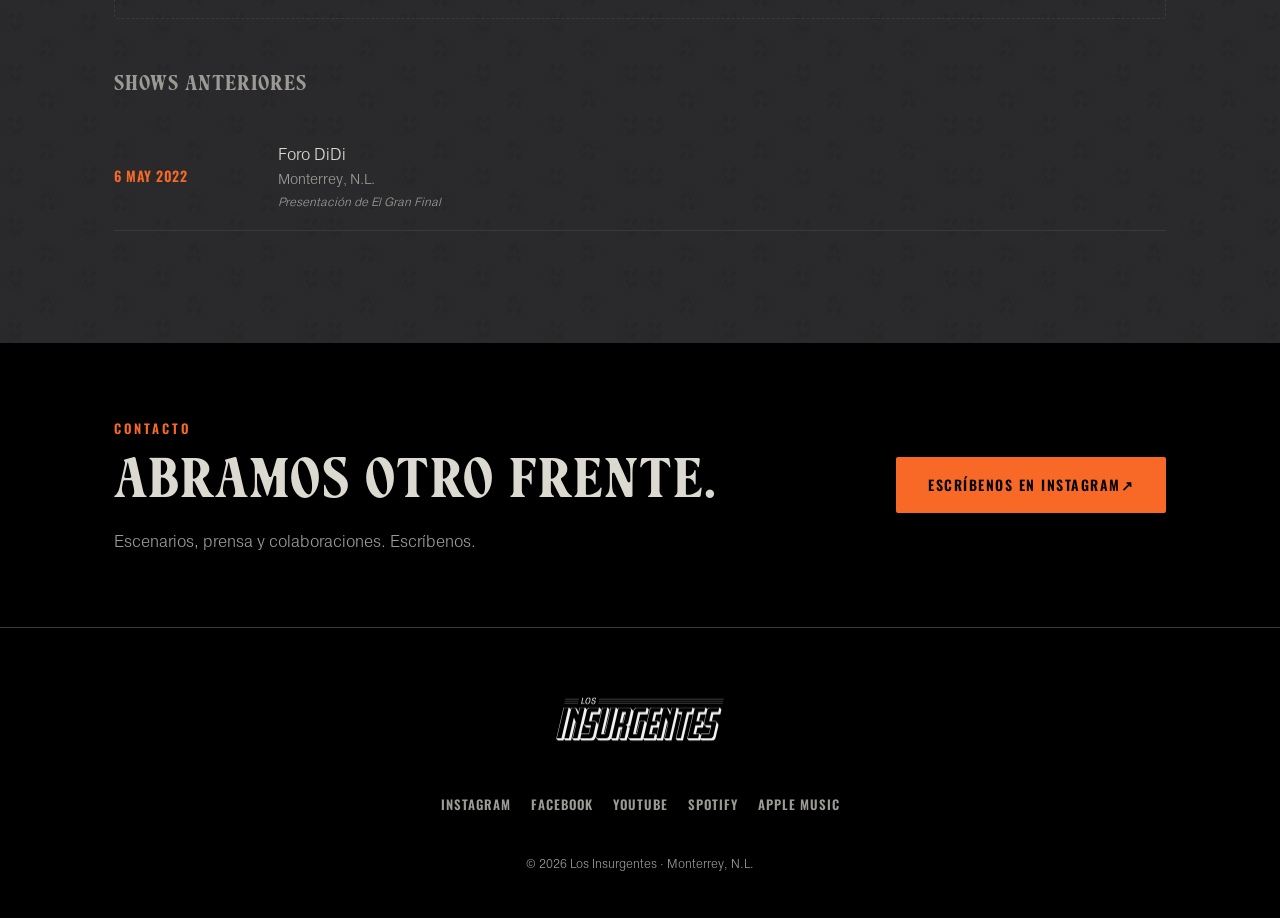
==== commit f3c80bfc: "Anuncia Viejo Lobo de Mar con pre-save y comunicado para suscriptores" ====
--- a/index.html
+++ b/index.html
@@ -49,11 +49,11 @@
       <img src="assets/logos/logo-full-white.png" alt="Los Insurgentes" class="hero-mark" width="1600" height="561" fetchpriority="high">
       <h1><img class="hero-title-mark" src="assets/maraton/maraton-wordmark-paper.png" alt="Maratón" width="2000" height="403" fetchpriority="high"></h1>
       <p class="hero-tagline">El nuevo álbum — Próximamente</p>
-      <p class="hero-announcement">Próximo sencillo · Noviembre 2026</p>
+      <p class="hero-announcement">Próximo sencillo · Viejo Lobo de Mar · Jueves 26 de noviembre · <a href="https://ffm.to/viejolobo" target="_blank" rel="noopener noreferrer" class="presave-link">Pre-save</a></p>
       <div class="hero-ctas"><a href="#sencillos" class="btn btn-solid">Escuchar sencillos <span aria-hidden="true">↗</span></a><a href="#shows" class="btn btn-outline">Ver fechas</a></div>
     </div>
   </section>
-<div class="ticker-section" aria-hidden="true"><div class="ticker-band"><div class="ticker-track"><div class="ticker-seq"><span class="ticker-item">Maratón</span><span class="ticker-item">Rock desde Monterrey</span><span class="ticker-item">Próximo sencillo · Noviembre 2026</span><span class="ticker-item">Maratón</span><span class="ticker-item">Rock desde Monterrey</span><span class="ticker-item">Próximo sencillo · Noviembre 2026</span></div><div class="ticker-seq"><span class="ticker-item">Maratón</span><span class="ticker-item">Rock desde Monterrey</span><span class="ticker-item">Próximo sencillo · Noviembre 2026</span><span class="ticker-item">Maratón</span><span class="ticker-item">Rock desde Monterrey</span><span class="ticker-item">Próximo sencillo · Noviembre 2026</span></div></div></div></div>
+<div class="ticker-section" aria-hidden="true"><div class="ticker-band"><div class="ticker-track"><div class="ticker-seq"><span class="ticker-item">Maratón</span><span class="ticker-item">Rock desde Monterrey</span><span class="ticker-item">Próximo sencillo · Viejo Lobo de Mar · Jueves 26 de noviembre</span><span class="ticker-item">Maratón</span><span class="ticker-item">Rock desde Monterrey</span><span class="ticker-item">Próximo sencillo · Viejo Lobo de Mar · Jueves 26 de noviembre</span></div><div class="ticker-seq"><span class="ticker-item">Maratón</span><span class="ticker-item">Rock desde Monterrey</span><span class="ticker-item">Próximo sencillo · Viejo Lobo de Mar · Jueves 26 de noviembre</span><span class="ticker-item">Maratón</span><span class="ticker-item">Rock desde Monterrey</span><span class="ticker-item">Próximo sencillo · Viejo Lobo de Mar · Jueves 26 de noviembre</span></div></div></div></div>
 <section class="singles" id="sencillos"><div class="container"><div class="label-row"><span class="section-label">Maratón</span><img src="assets/logos/skull-stamp-orange.png" alt="" class="label-stamp" aria-hidden="true" loading="lazy" width="1600" height="1600"></div><h2 class="section-title reveal">Sencillos</h2><p class="section-intro">Maratón empieza a abrirse paso. Escucha los primeros adelantos del nuevo álbum.</p><div class="singles-grid"><article class="single-card reveal"><img class="single-artwork" src="https://i.scdn.co/image/ab67616d0000b27310b2b1463a60777111539efa" alt="Portada de Tácticas de Guerra" width="640" height="640" loading="lazy" decoding="async"><div class="single-copy"><span class="single-year">2025 · Sencillo</span><h3 class="single-title">Tácticas de Guerra</h3><div class="single-links"><a href="https://open.spotify.com/album/7z2MtC88layaORkxYPIvk5" target="_blank" rel="noopener noreferrer" class="single-link-spotify">Escuchar en Spotify</a><a href="https://music.apple.com/us/song/1837766992" target="_blank" rel="noopener noreferrer" class="single-link-secondary">Apple Music</a></div></div></article>
 <article class="single-card reveal"><img class="single-artwork" src="https://i.scdn.co/image/ab67616d0000b2730c59e202f4c7b4724fab5449" alt="Portada de Resucítame" width="640" height="640" loading="lazy" decoding="async"><div class="single-copy"><span class="single-year">2025 · Sencillo</span><h3 class="single-title">Resucítame</h3><div class="single-links"><a href="https://open.spotify.com/album/5kNzBFvVUZdvCEv5yYnAKm" target="_blank" rel="noopener noreferrer" class="single-link-spotify">Escuchar en Spotify</a><a href="https://music.apple.com/us/album/resuc%C3%ADtame-single/1850782428" target="_blank" rel="noopener noreferrer" class="single-link-secondary">Apple Music</a></div></div></article></div></div></section>
 <section class="about" id="about"><div class="container"><div class="about-title-big" aria-hidden="true">Nosotros</div><div class="about-grid"><div><span class="section-label">Desde Monterrey, N.L.</span><h2 class="section-title reveal">La banda</h2><div class="about-body"><p>Nacimos en Monterrey, Nuevo León, en febrero de 2017: cuatro estudiantes que apenas se conocían y una disconformidad que encontró salida entre liras y tambores. Rock alternativo de raíz mexicana, vieja escuela y pulso underground.</p><p>De La Marcha (2018) a La Resistencia (2020) y El Gran Final (2022), fuimos trazando una trilogía de EPs atravesada por la política y la crítica social. En “19 de Septiembre”, el estruendo se volvió homenaje a los rescatistas del sismo de 2017. Seguimos abriendo paso, canción a canción.</p></div></div><div class="members"><div class="member-card reveal"><div class="member-name">Diego Garza “Diegoshky”</div><div class="member-role">Guitarra &amp; voz</div></div><div class="member-card reveal"><div class="member-name">Jose Andrés Yunes</div><div class="member-role">Guitarra</div></div><div class="member-card reveal"><div class="member-name">Viko IV Guerra</div><div class="member-role">Batería</div></div><div class="member-card reveal"><div class="member-name">Álvaro Rodríguez “Alvarock”</div><div class="member-role">Bajo</div></div></div></div><img src="content/photos/02-banda.jpg" alt="Los cuatro integrantes de Los Insurgentes frente a una cabaña de madera" class="about-photo" width="2000" height="1338" loading="lazy" decoding="async"></div></section>
--- a/css/style.css
+++ b/css/style.css
@@ -392,6 +392,13 @@
   font-weight: 600;
   letter-spacing: 1.5px;
   text-transform: uppercase;
+}
+
+.hero-announcement .presave-link {
+  color: inherit;
+  text-decoration: underline;
+  text-underline-offset: 3px;
+  white-space: nowrap;
 }
 
 .hero-ctas {
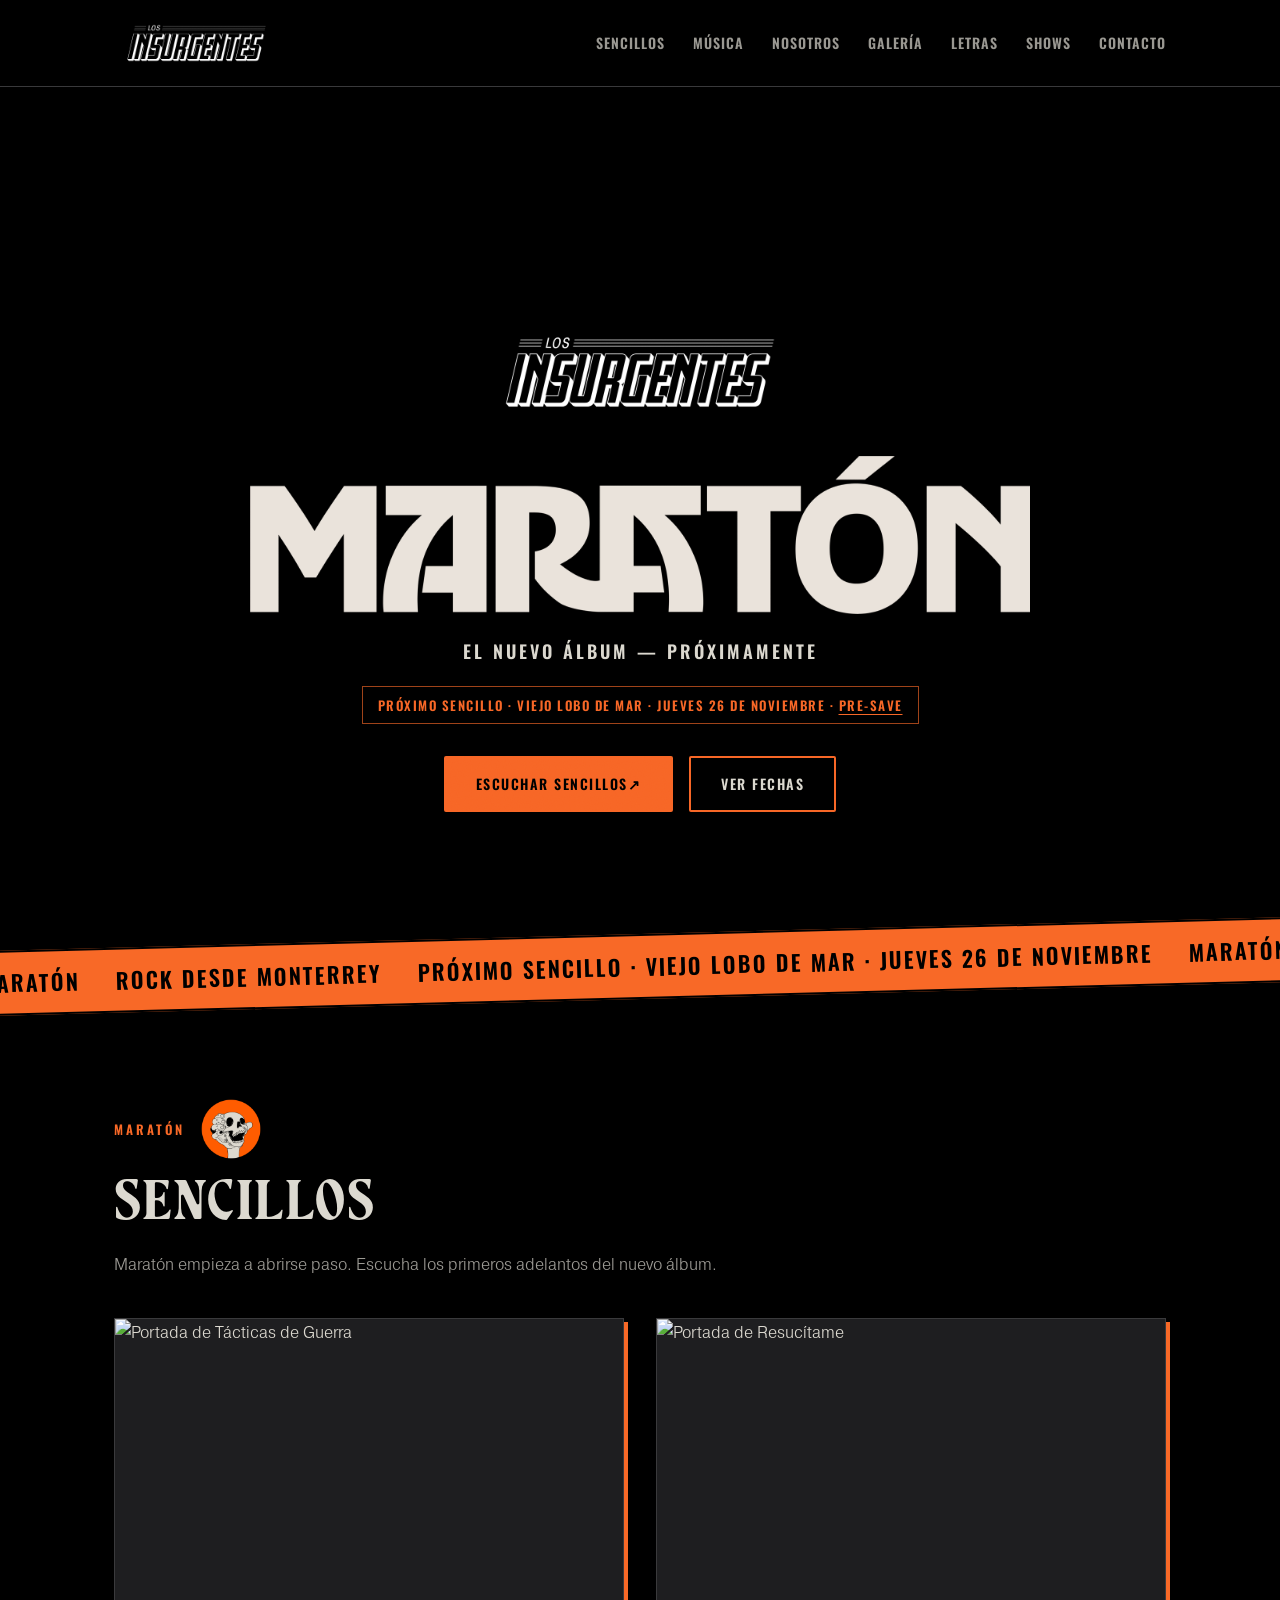
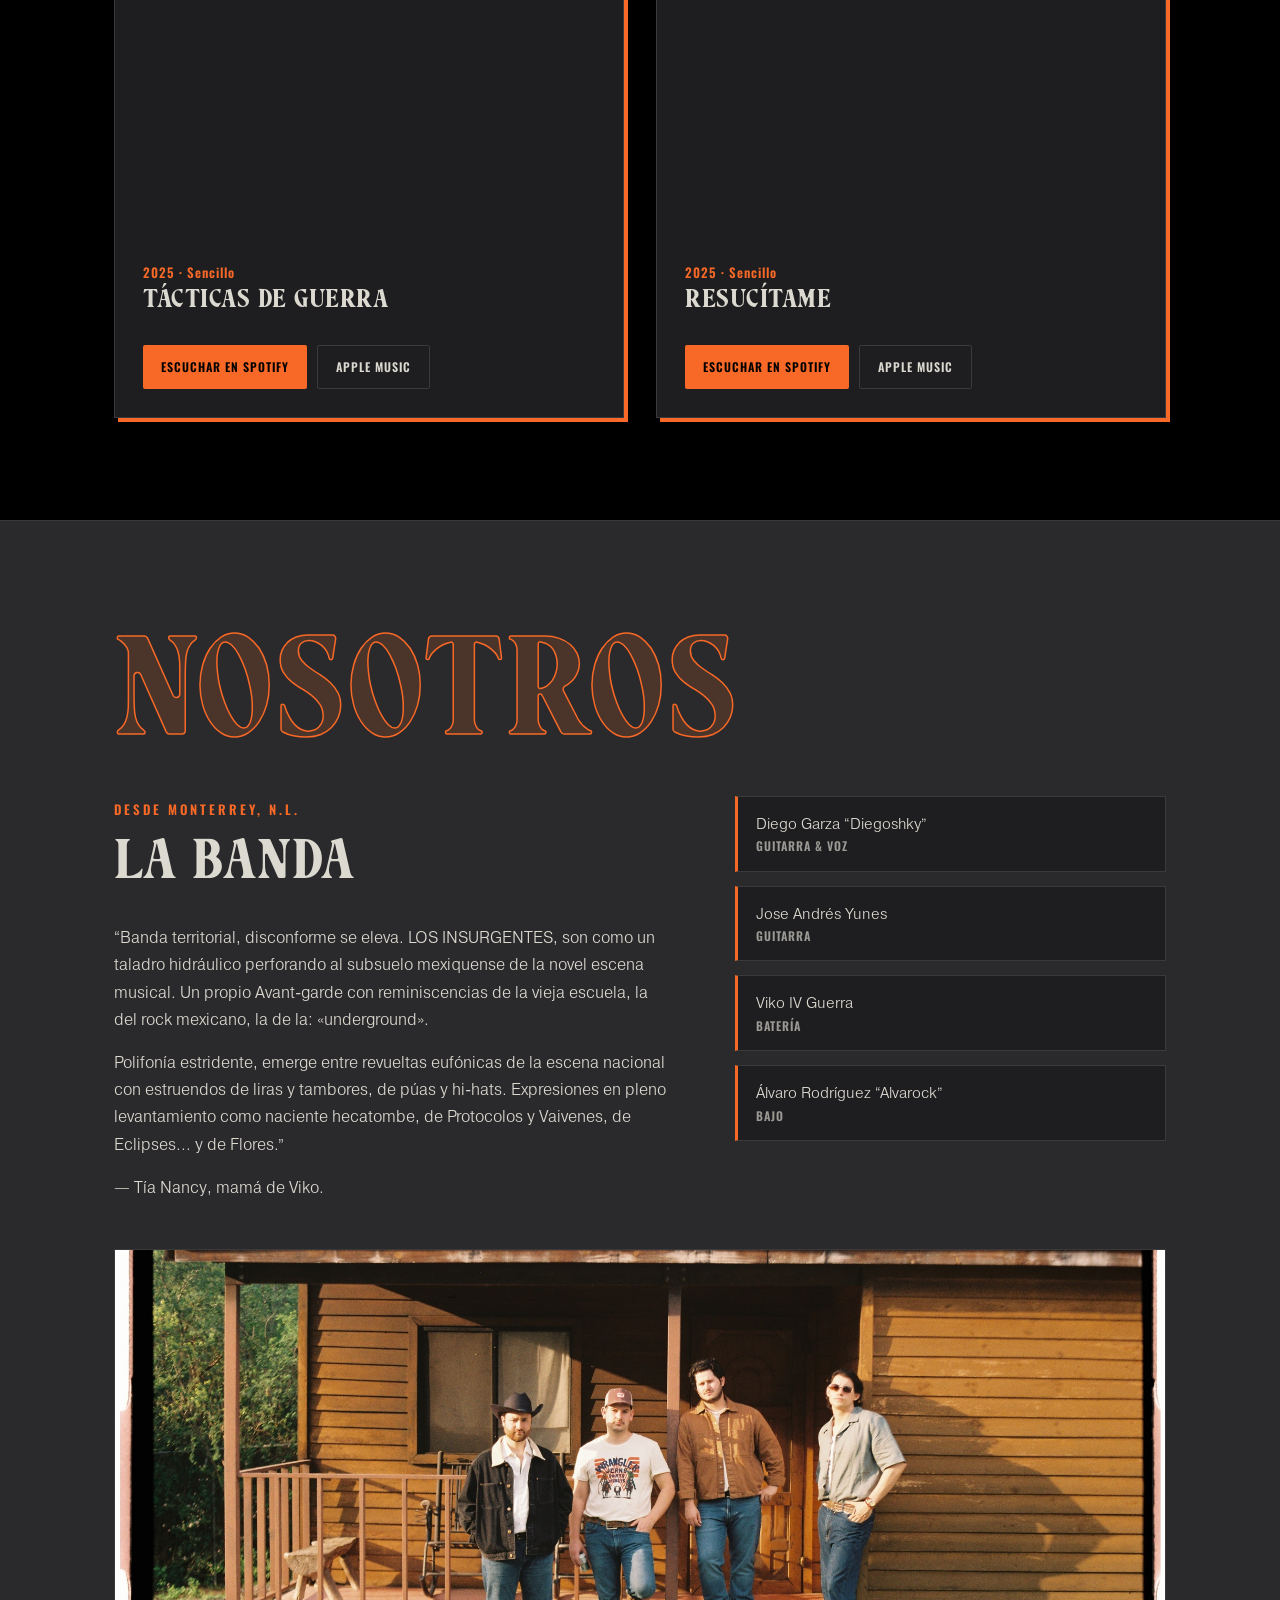
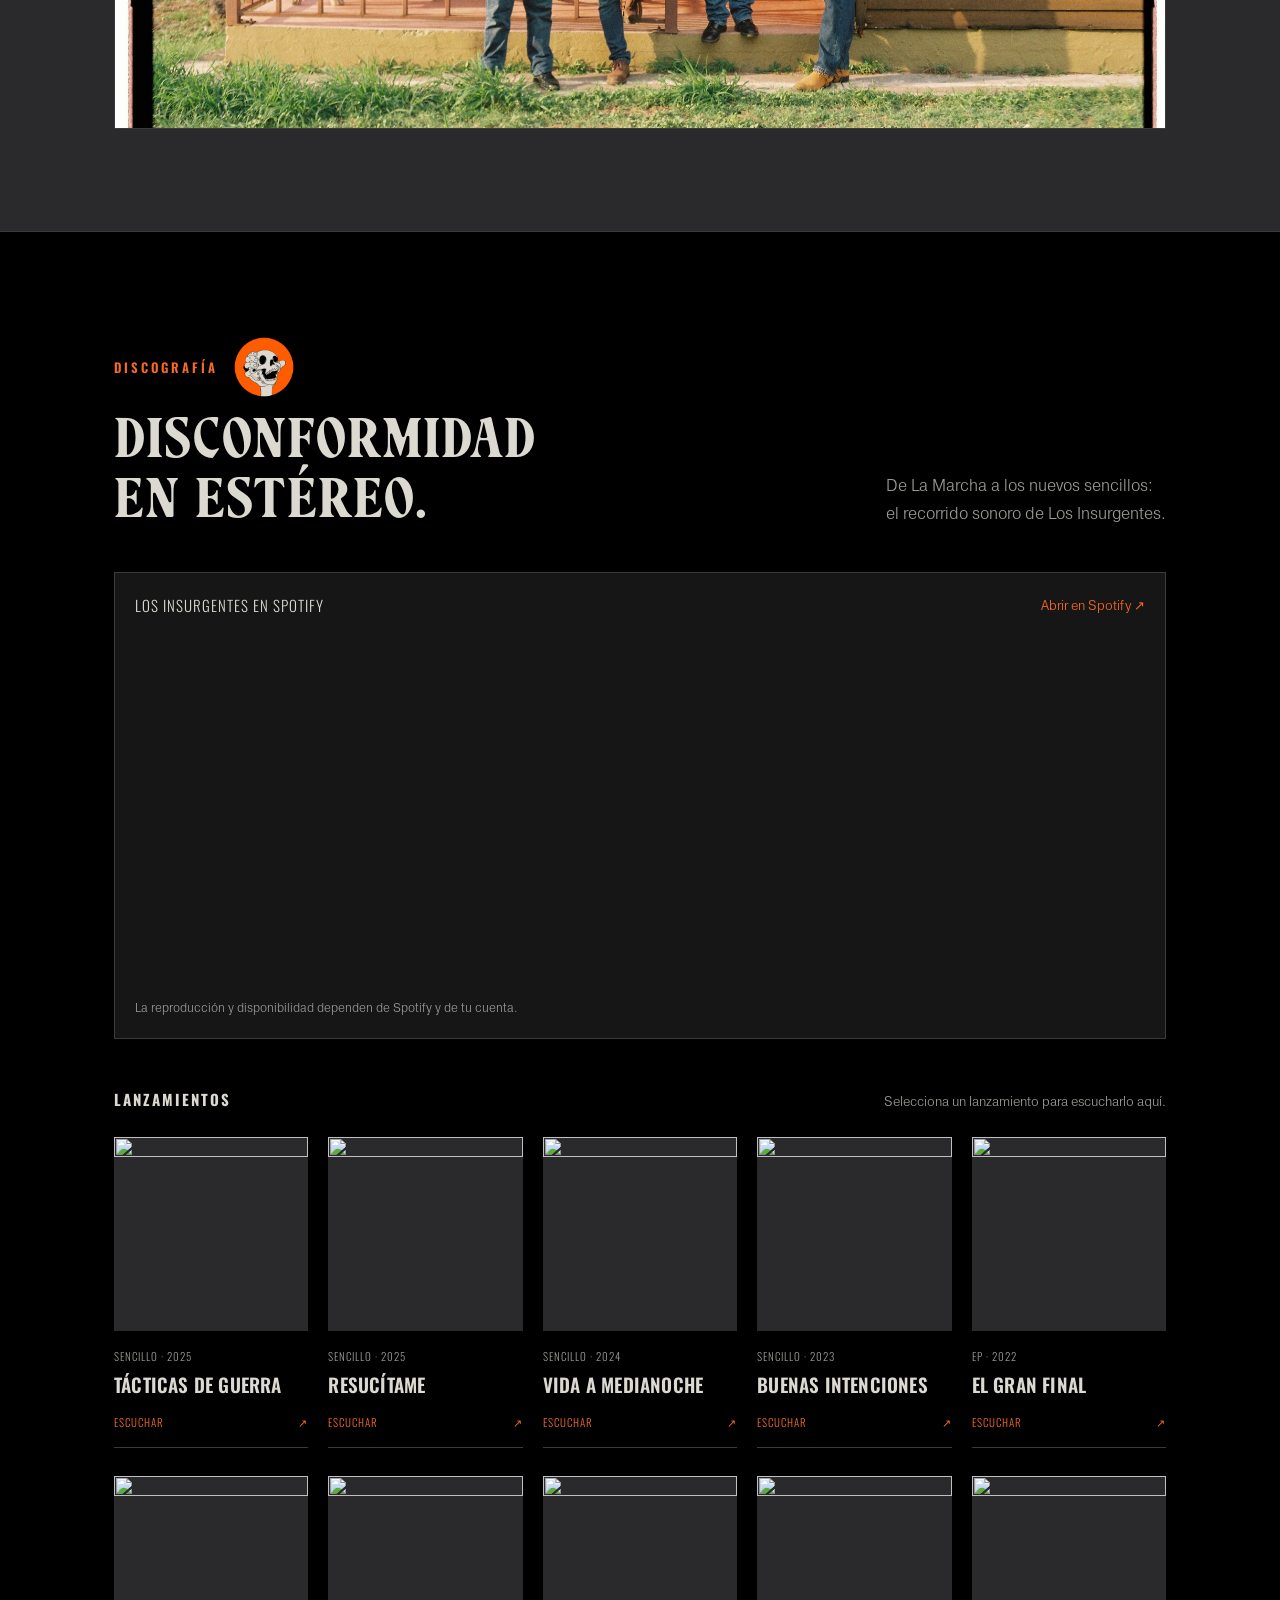
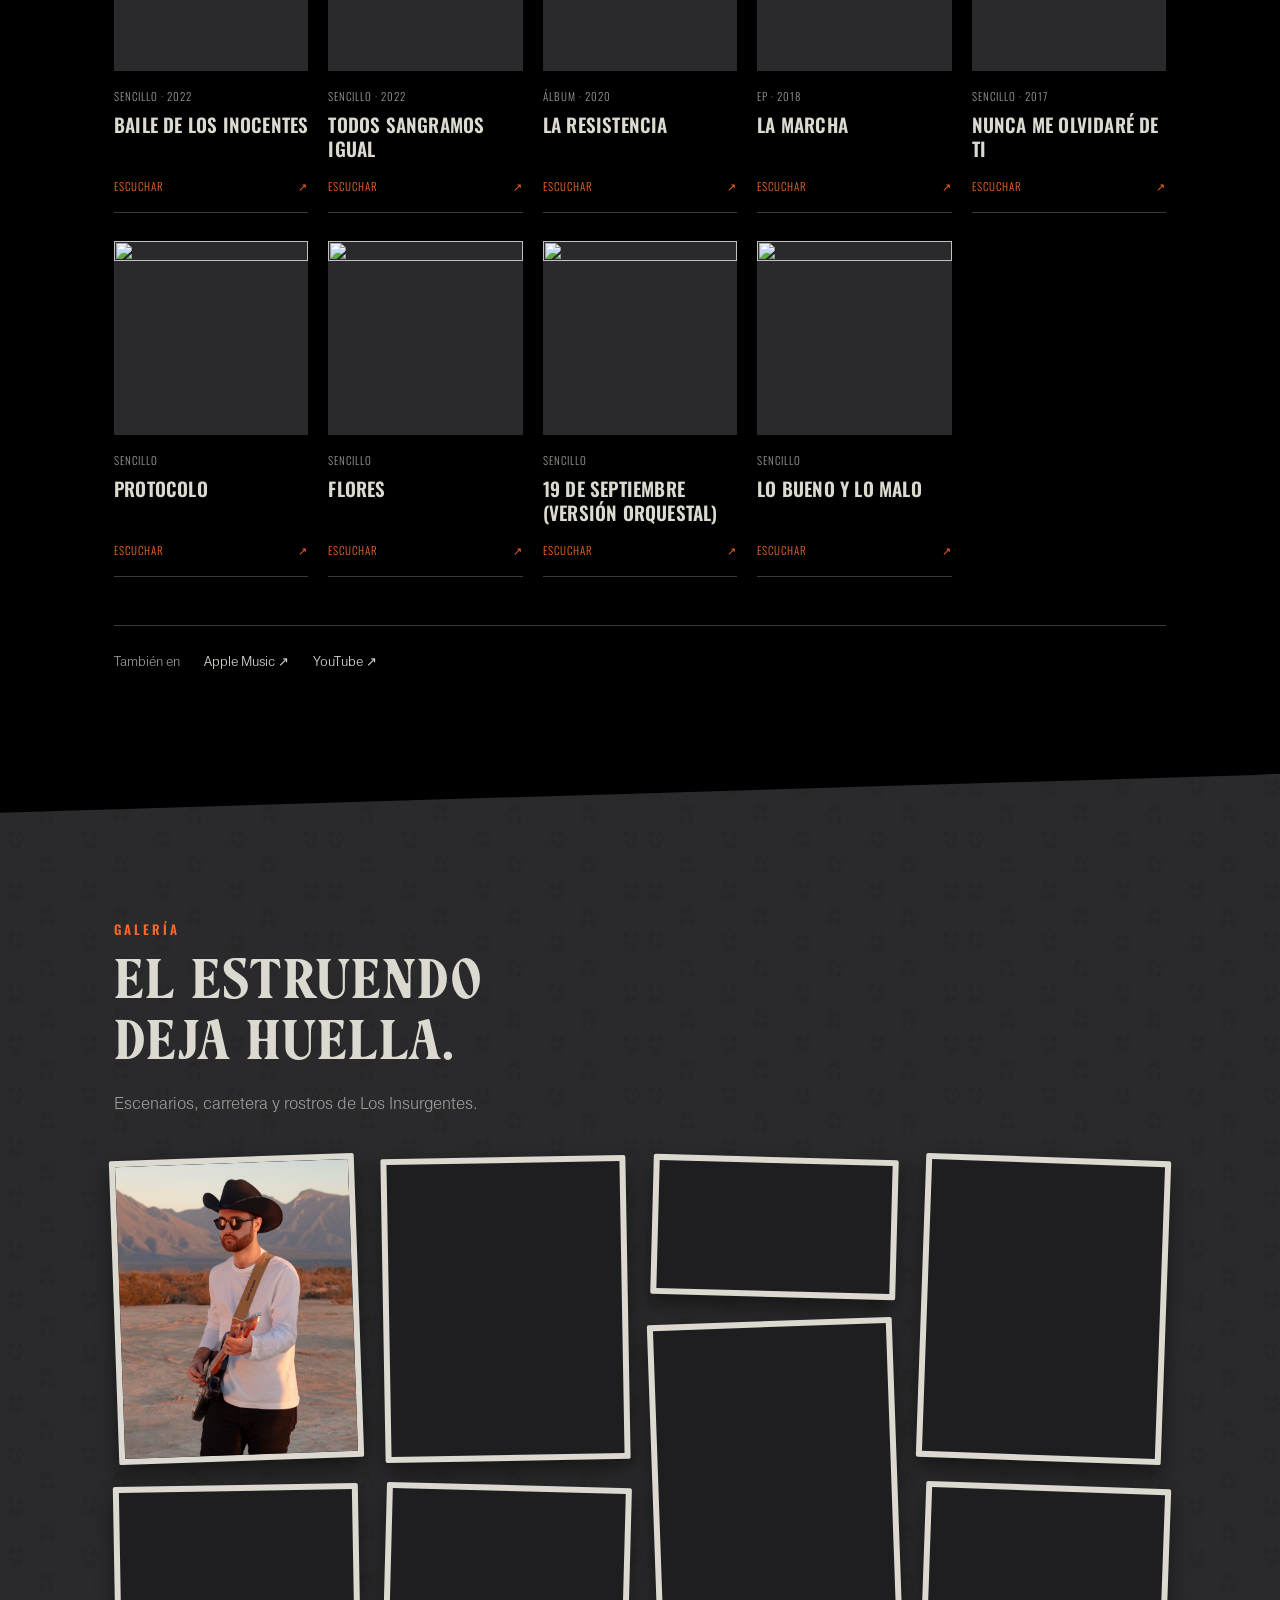
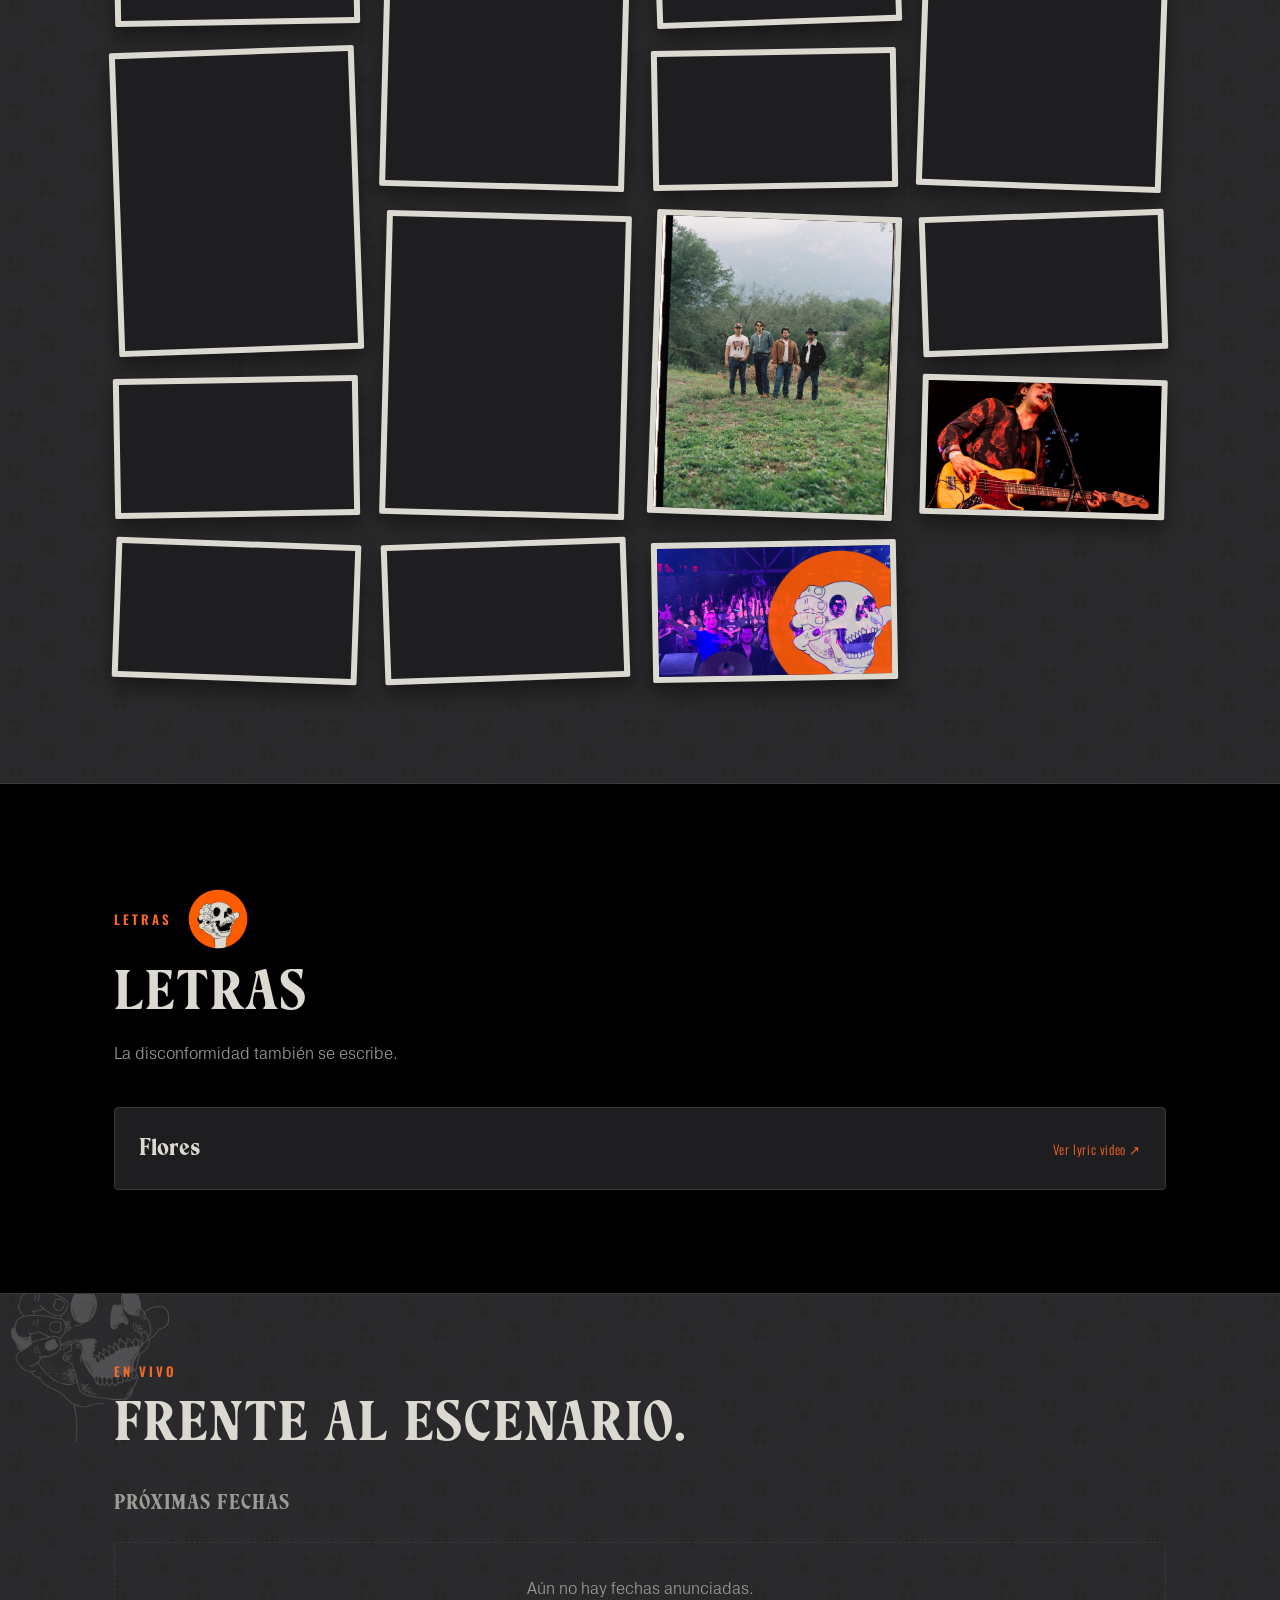
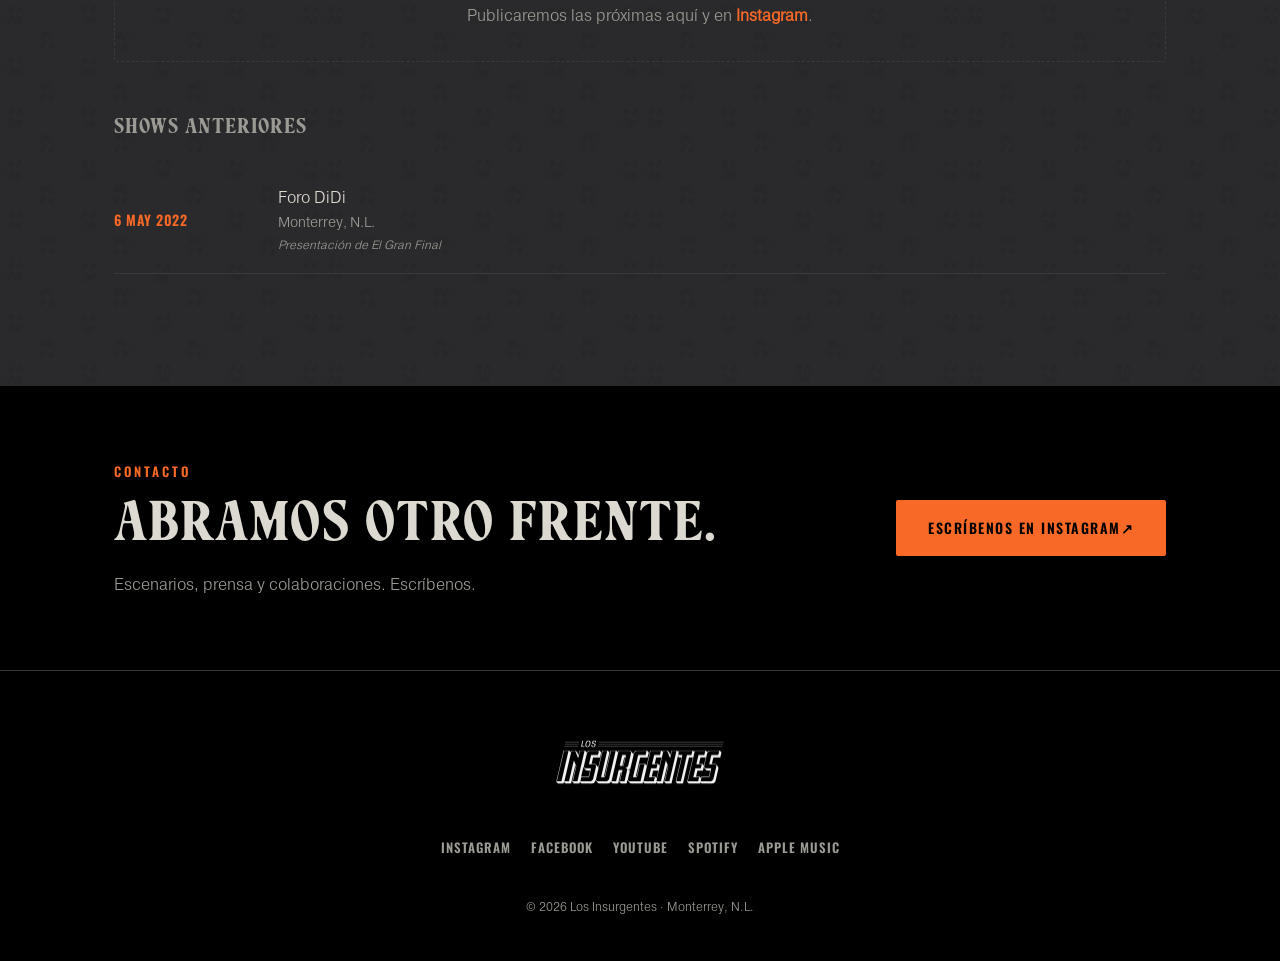
==== commit 9c441b4d: "Publica la semblanza de la banda escrita por Tía Nancy" ====
--- a/index.html
+++ b/index.html
@@ -56,7 +56,7 @@
 <div class="ticker-section" aria-hidden="true"><div class="ticker-band"><div class="ticker-track"><div class="ticker-seq"><span class="ticker-item">Maratón</span><span class="ticker-item">Rock desde Monterrey</span><span class="ticker-item">Próximo sencillo · Viejo Lobo de Mar · Jueves 26 de noviembre</span><span class="ticker-item">Maratón</span><span class="ticker-item">Rock desde Monterrey</span><span class="ticker-item">Próximo sencillo · Viejo Lobo de Mar · Jueves 26 de noviembre</span></div><div class="ticker-seq"><span class="ticker-item">Maratón</span><span class="ticker-item">Rock desde Monterrey</span><span class="ticker-item">Próximo sencillo · Viejo Lobo de Mar · Jueves 26 de noviembre</span><span class="ticker-item">Maratón</span><span class="ticker-item">Rock desde Monterrey</span><span class="ticker-item">Próximo sencillo · Viejo Lobo de Mar · Jueves 26 de noviembre</span></div></div></div></div>
 <section class="singles" id="sencillos"><div class="container"><div class="label-row"><span class="section-label">Maratón</span><img src="assets/logos/skull-stamp-orange.png" alt="" class="label-stamp" aria-hidden="true" loading="lazy" width="1600" height="1600"></div><h2 class="section-title reveal">Sencillos</h2><p class="section-intro">Maratón empieza a abrirse paso. Escucha los primeros adelantos del nuevo álbum.</p><div class="singles-grid"><article class="single-card reveal"><img class="single-artwork" src="https://i.scdn.co/image/ab67616d0000b27310b2b1463a60777111539efa" alt="Portada de Tácticas de Guerra" width="640" height="640" loading="lazy" decoding="async"><div class="single-copy"><span class="single-year">2025 · Sencillo</span><h3 class="single-title">Tácticas de Guerra</h3><div class="single-links"><a href="https://open.spotify.com/album/7z2MtC88layaORkxYPIvk5" target="_blank" rel="noopener noreferrer" class="single-link-spotify">Escuchar en Spotify</a><a href="https://music.apple.com/us/song/1837766992" target="_blank" rel="noopener noreferrer" class="single-link-secondary">Apple Music</a></div></div></article>
 <article class="single-card reveal"><img class="single-artwork" src="https://i.scdn.co/image/ab67616d0000b2730c59e202f4c7b4724fab5449" alt="Portada de Resucítame" width="640" height="640" loading="lazy" decoding="async"><div class="single-copy"><span class="single-year">2025 · Sencillo</span><h3 class="single-title">Resucítame</h3><div class="single-links"><a href="https://open.spotify.com/album/5kNzBFvVUZdvCEv5yYnAKm" target="_blank" rel="noopener noreferrer" class="single-link-spotify">Escuchar en Spotify</a><a href="https://music.apple.com/us/album/resuc%C3%ADtame-single/1850782428" target="_blank" rel="noopener noreferrer" class="single-link-secondary">Apple Music</a></div></div></article></div></div></section>
-<section class="about" id="about"><div class="container"><div class="about-title-big" aria-hidden="true">Nosotros</div><div class="about-grid"><div><span class="section-label">Desde Monterrey, N.L.</span><h2 class="section-title reveal">La banda</h2><div class="about-body"><p>Nacimos en Monterrey, Nuevo León, en febrero de 2017: cuatro estudiantes que apenas se conocían y una disconformidad que encontró salida entre liras y tambores. Rock alternativo de raíz mexicana, vieja escuela y pulso underground.</p><p>De La Marcha (2018) a La Resistencia (2020) y El Gran Final (2022), fuimos trazando una trilogía de EPs atravesada por la política y la crítica social. En “19 de Septiembre”, el estruendo se volvió homenaje a los rescatistas del sismo de 2017. Seguimos abriendo paso, canción a canción.</p></div></div><div class="members"><div class="member-card reveal"><div class="member-name">Diego Garza “Diegoshky”</div><div class="member-role">Guitarra &amp; voz</div></div><div class="member-card reveal"><div class="member-name">Jose Andrés Yunes</div><div class="member-role">Guitarra</div></div><div class="member-card reveal"><div class="member-name">Viko IV Guerra</div><div class="member-role">Batería</div></div><div class="member-card reveal"><div class="member-name">Álvaro Rodríguez “Alvarock”</div><div class="member-role">Bajo</div></div></div></div><img src="content/photos/02-banda.jpg" alt="Los cuatro integrantes de Los Insurgentes frente a una cabaña de madera" class="about-photo" width="2000" height="1338" loading="lazy" decoding="async"></div></section>
+<section class="about" id="about"><div class="container"><div class="about-title-big" aria-hidden="true">Nosotros</div><div class="about-grid"><div><span class="section-label">Desde Monterrey, N.L.</span><h2 class="section-title reveal">La banda</h2><div class="about-body"><p>“Banda territorial, disconforme se eleva. LOS INSURGENTES, son como un taladro hidráulico perforando al subsuelo mexiquense de la novel escena musical. Un propio Avant-garde con reminiscencias de la vieja escuela, la del rock mexicano, la de la: «underground».</p><p>Polifonía estridente, emerge entre revueltas eufónicas de la escena nacional con estruendos de liras y tambores, de púas y hi-hats. Expresiones en pleno levantamiento como naciente hecatombe, de Protocolos y Vaivenes, de Eclipses... y de Flores.”</p><p>— Tía Nancy, mamá de Viko.</p></div></div><div class="members"><div class="member-card reveal"><div class="member-name">Diego Garza “Diegoshky”</div><div class="member-role">Guitarra &amp; voz</div></div><div class="member-card reveal"><div class="member-name">Jose Andrés Yunes</div><div class="member-role">Guitarra</div></div><div class="member-card reveal"><div class="member-name">Viko IV Guerra</div><div class="member-role">Batería</div></div><div class="member-card reveal"><div class="member-name">Álvaro Rodríguez “Alvarock”</div><div class="member-role">Bajo</div></div></div></div><img src="content/photos/02-banda.jpg" alt="Los cuatro integrantes de Los Insurgentes frente a una cabaña de madera" class="about-photo" width="2000" height="1338" loading="lazy" decoding="async"></div></section>
 <section id="music" class="music-section" aria-labelledby="musicTitle">
     <div class="container">
       <div class="label-row">
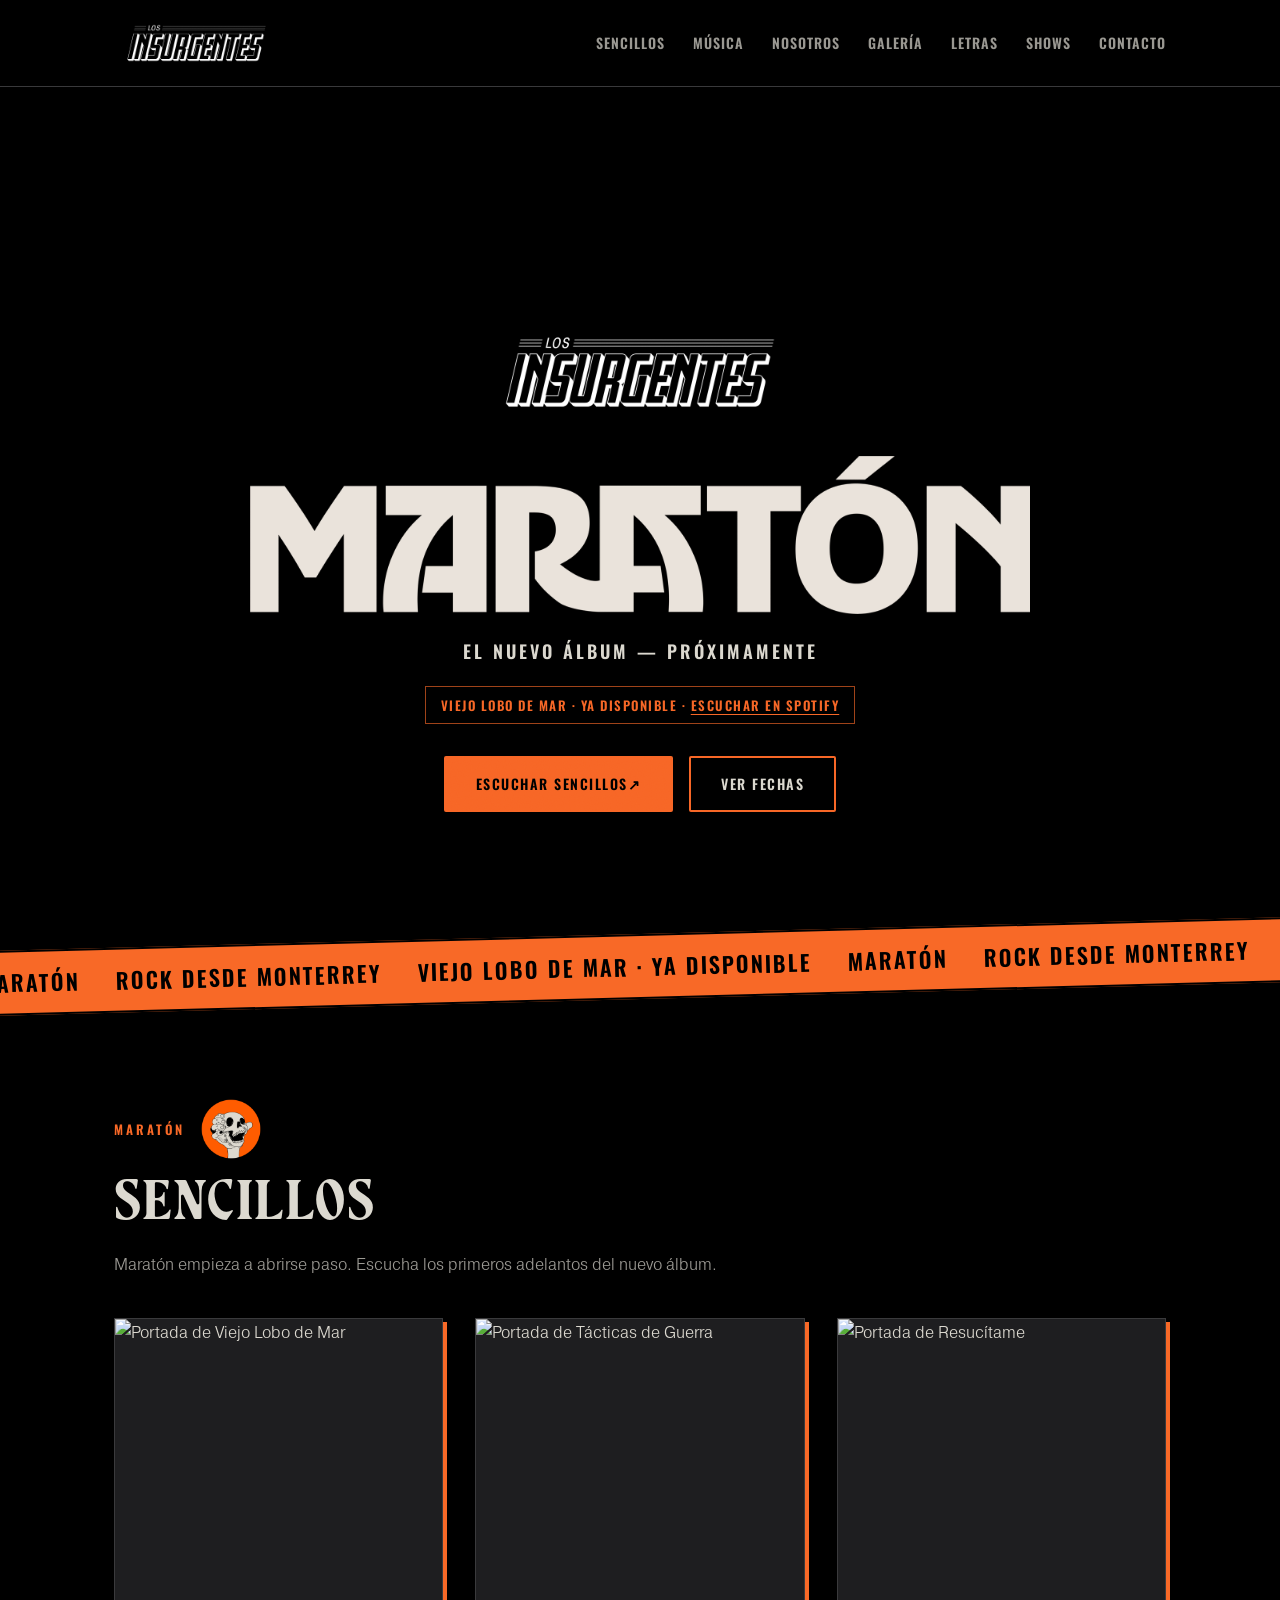
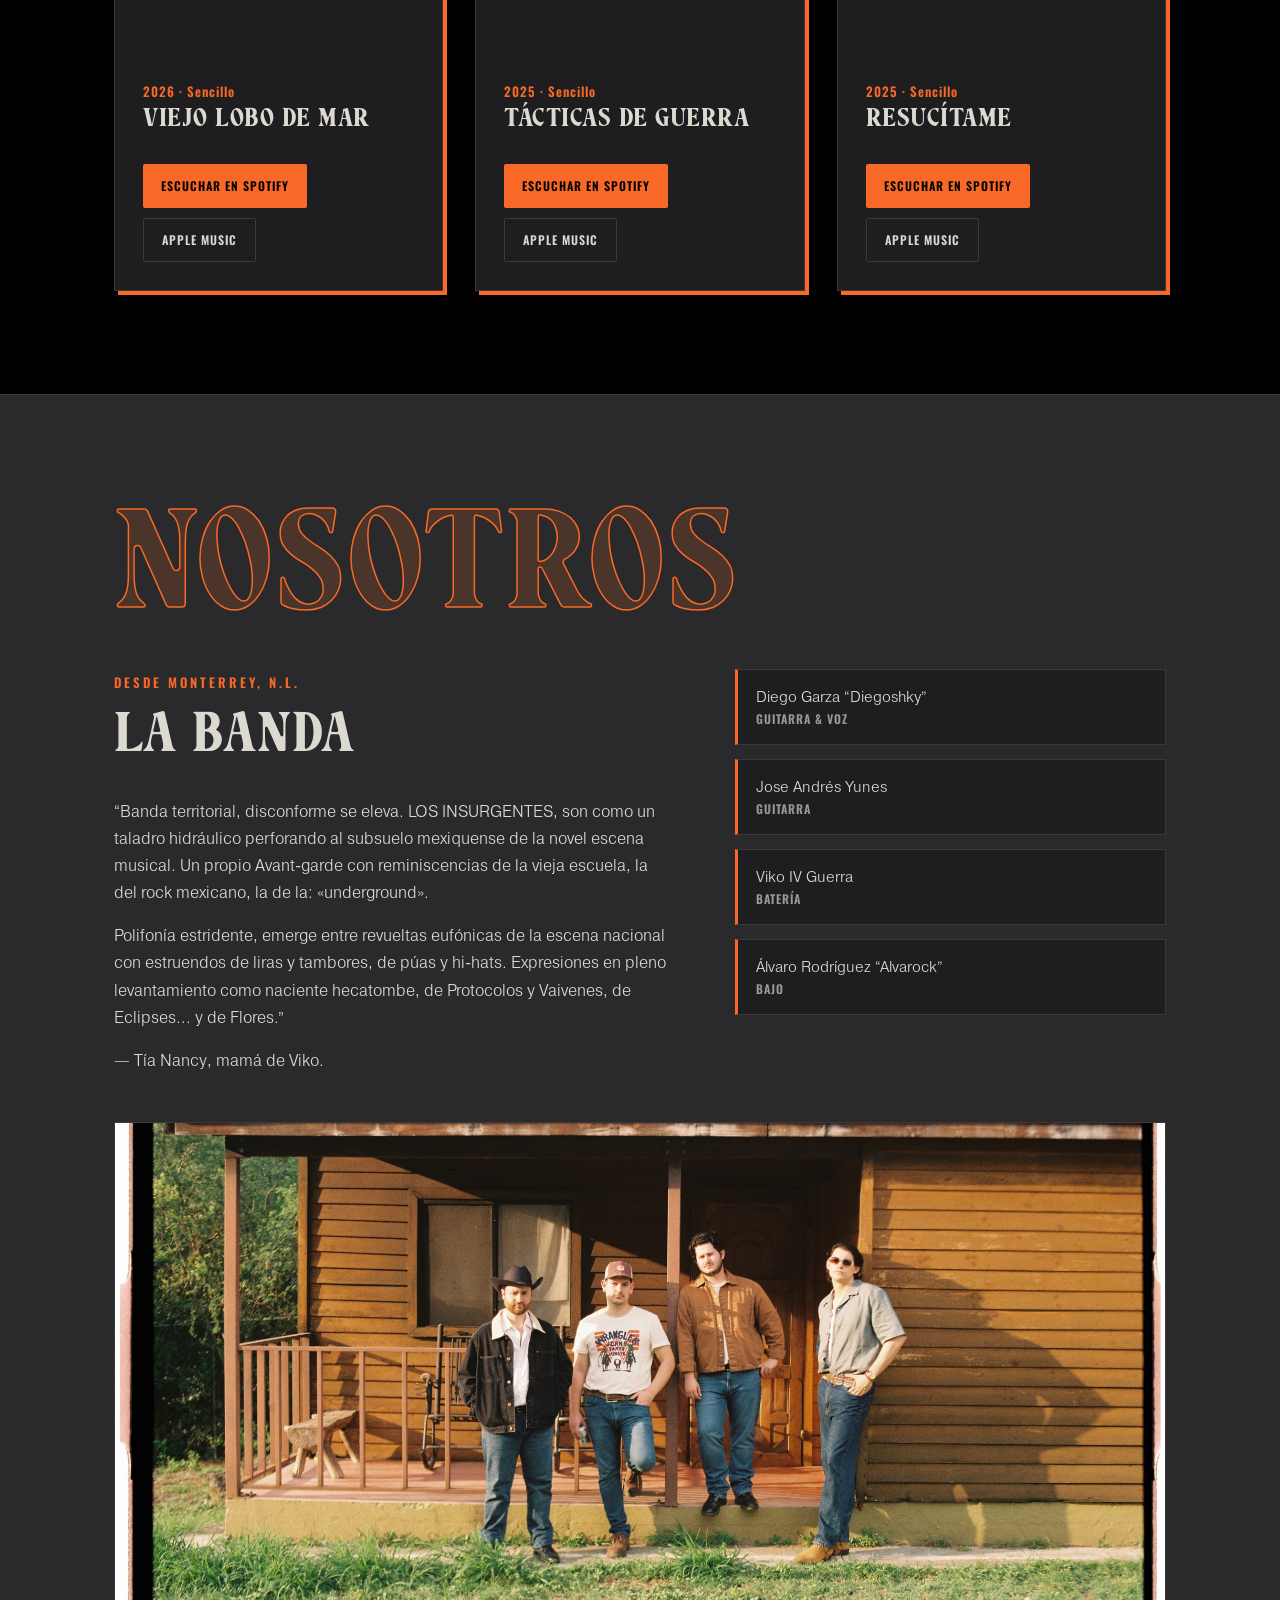
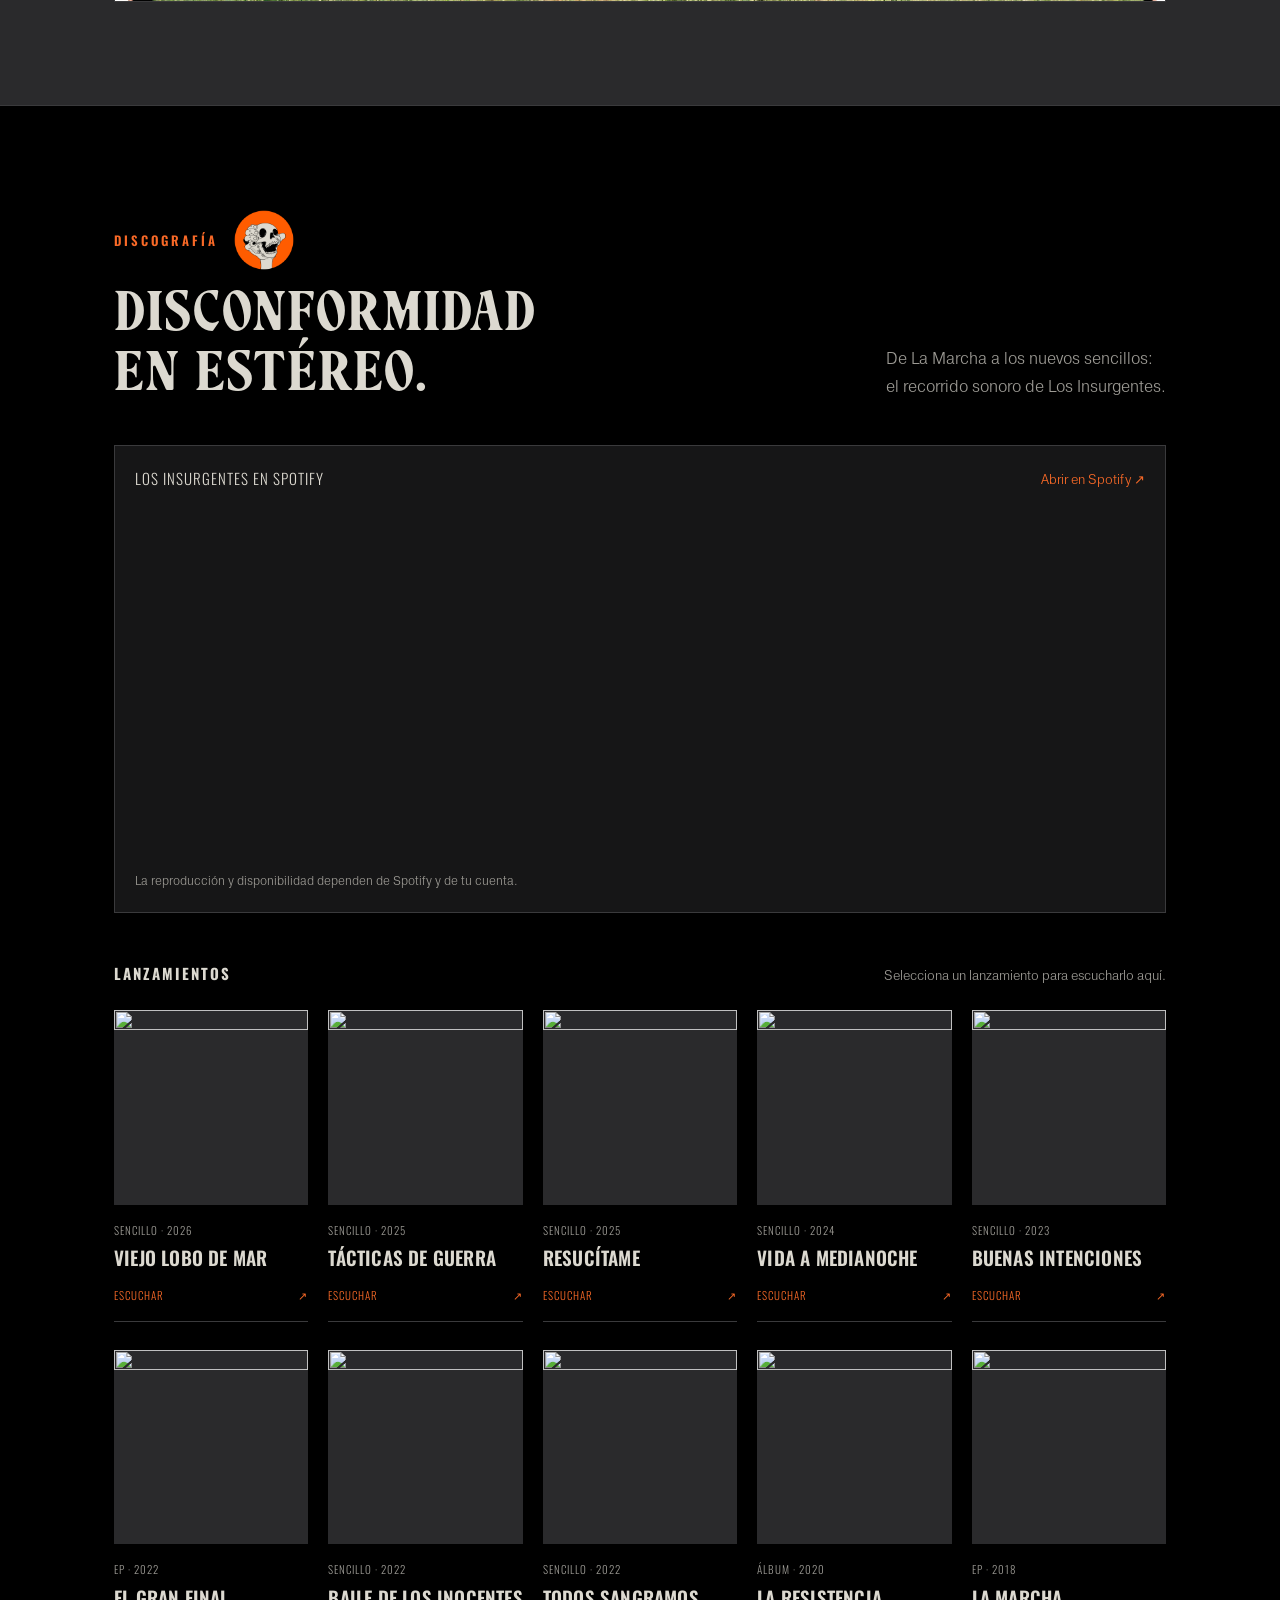
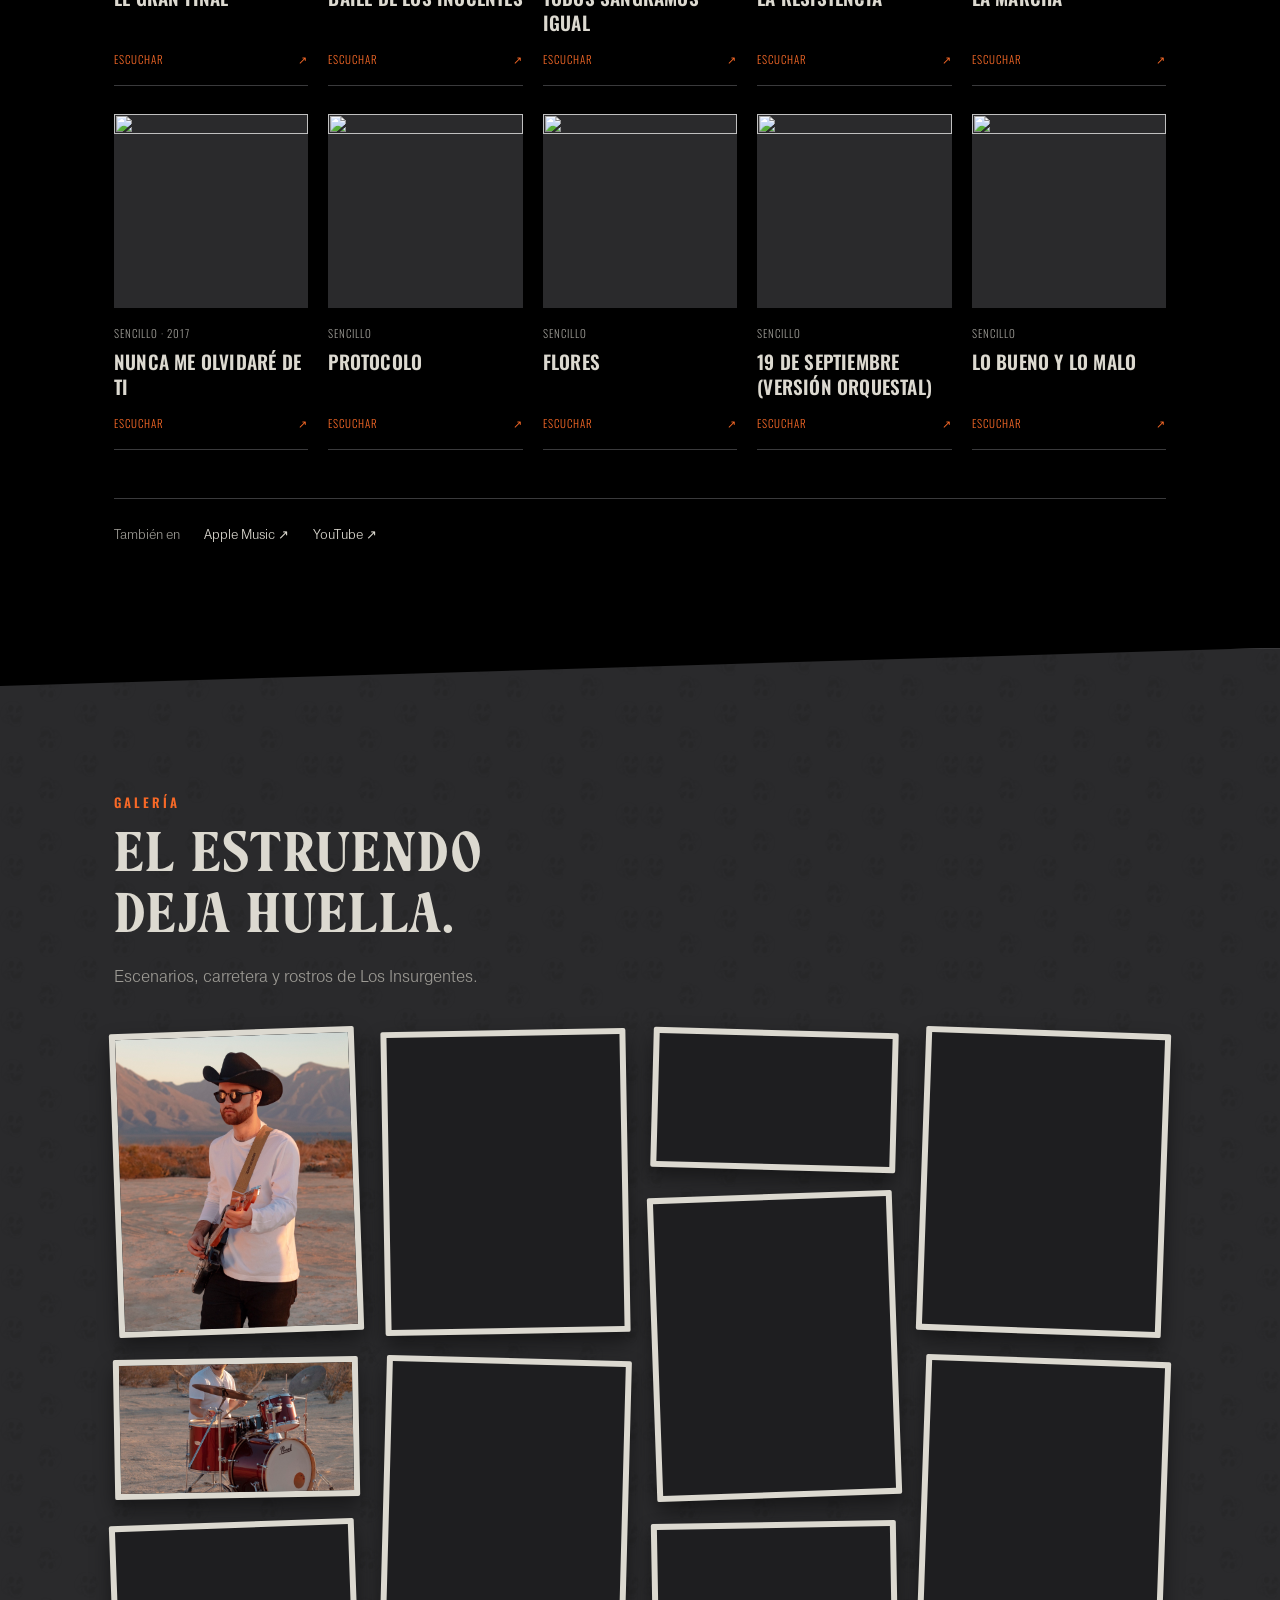
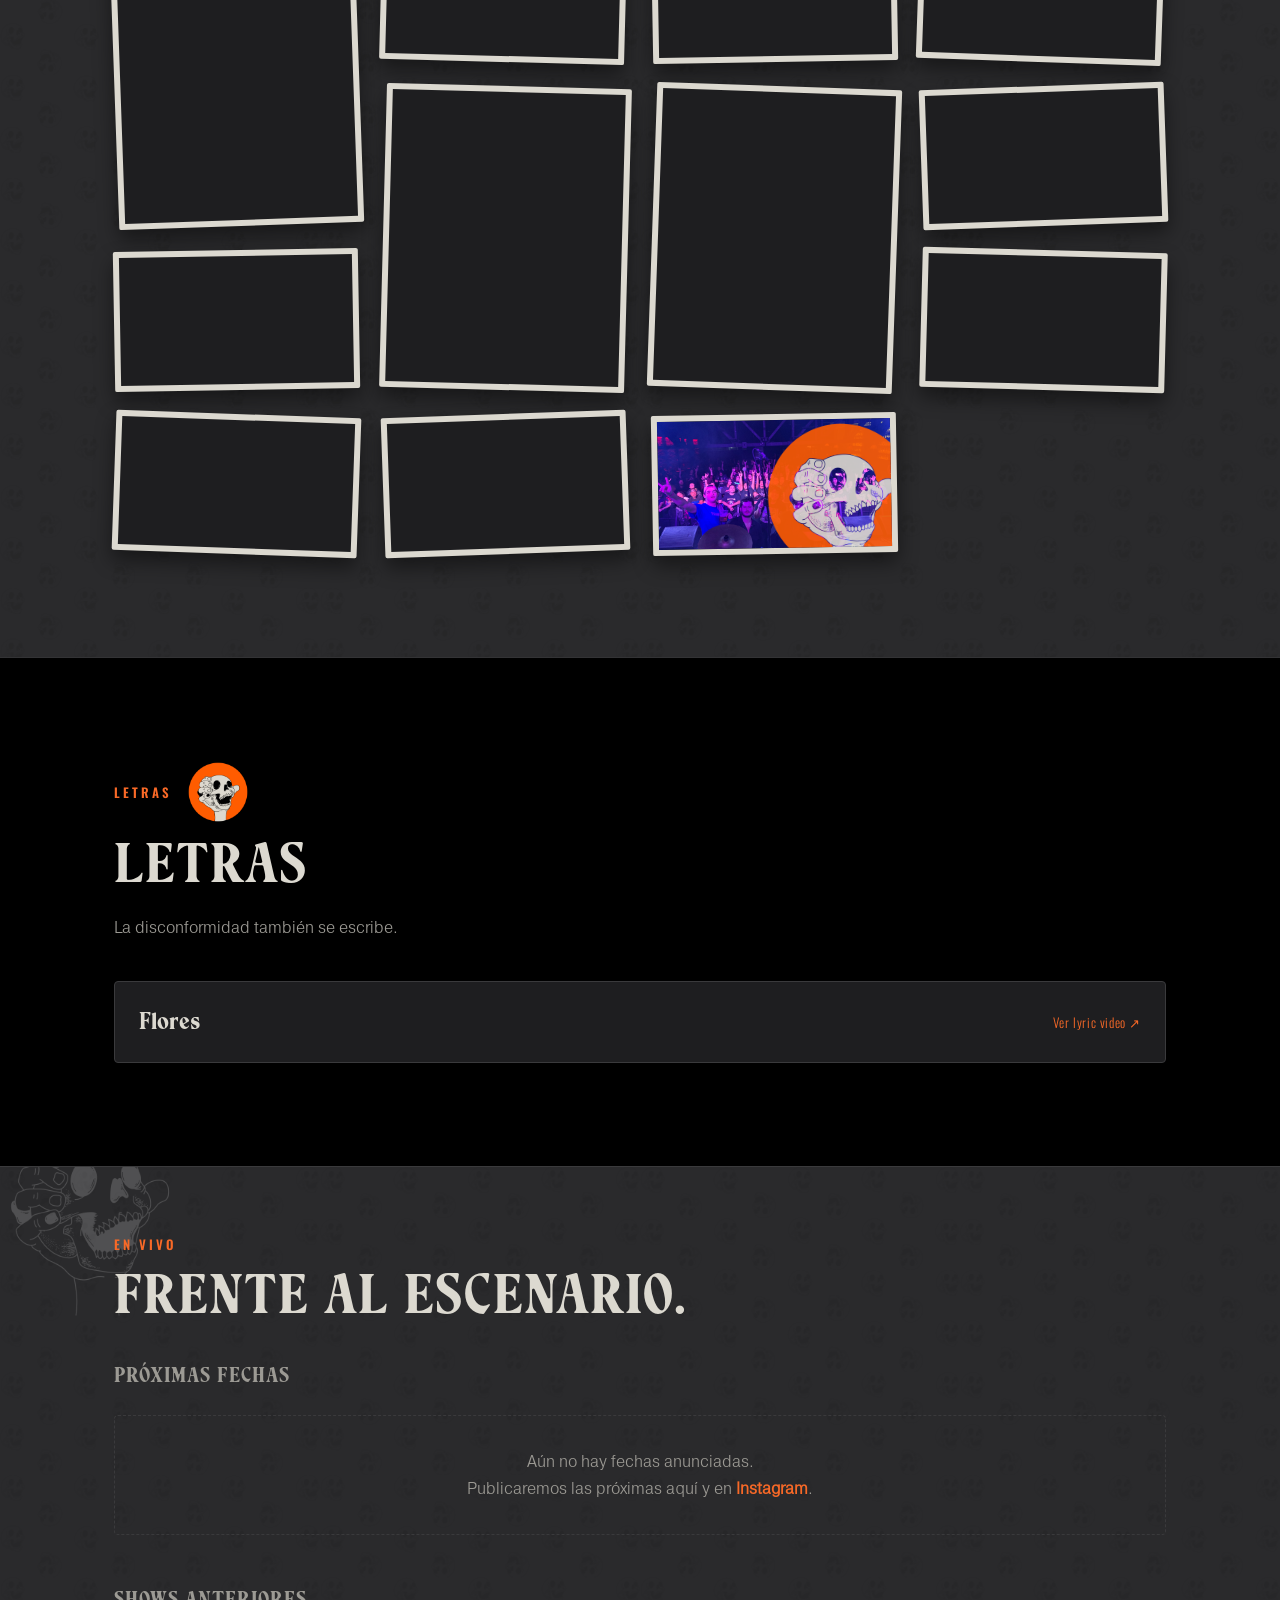
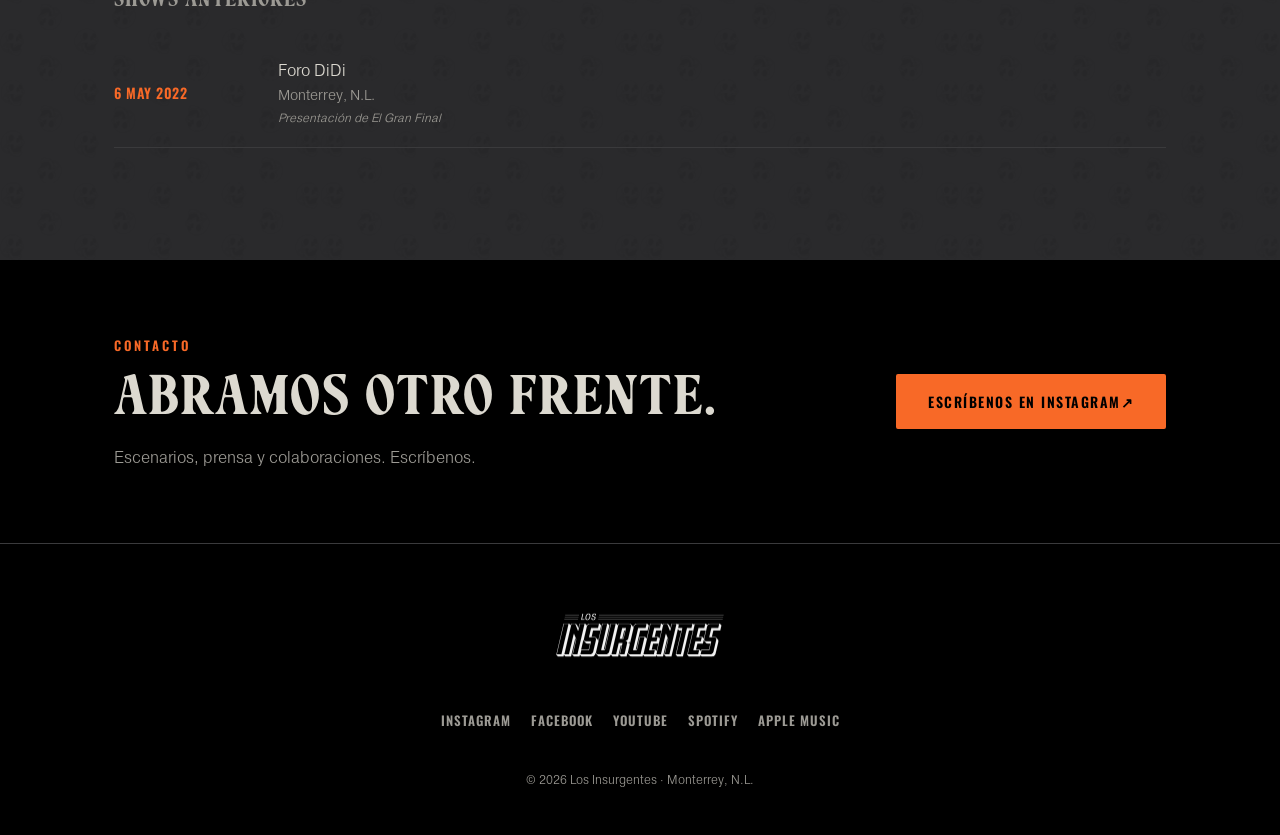
==== commit 82a31e2d: "Publica el estreno de Viejo Lobo de Mar en sencillos y discografía" ====
--- a/index.html
+++ b/index.html
@@ -49,12 +49,13 @@
       <img src="assets/logos/logo-full-white.png" alt="Los Insurgentes" class="hero-mark" width="1600" height="561" fetchpriority="high">
       <h1><img class="hero-title-mark" src="assets/maraton/maraton-wordmark-paper.png" alt="Maratón" width="2000" height="403" fetchpriority="high"></h1>
       <p class="hero-tagline">El nuevo álbum — Próximamente</p>
-      <p class="hero-announcement">Próximo sencillo · Viejo Lobo de Mar · Jueves 26 de noviembre · <a href="https://ffm.to/viejolobo" target="_blank" rel="noopener noreferrer" class="presave-link">Pre-save</a></p>
+      <p class="hero-announcement">Viejo Lobo de Mar · Ya disponible · <a href="https://open.spotify.com/track/1nJMxvH3szfrWdGN7uYNKI" target="_blank" rel="noopener noreferrer" class="release-link">Escuchar en Spotify</a></p>
       <div class="hero-ctas"><a href="#sencillos" class="btn btn-solid">Escuchar sencillos <span aria-hidden="true">↗</span></a><a href="#shows" class="btn btn-outline">Ver fechas</a></div>
     </div>
   </section>
-<div class="ticker-section" aria-hidden="true"><div class="ticker-band"><div class="ticker-track"><div class="ticker-seq"><span class="ticker-item">Maratón</span><span class="ticker-item">Rock desde Monterrey</span><span class="ticker-item">Próximo sencillo · Viejo Lobo de Mar · Jueves 26 de noviembre</span><span class="ticker-item">Maratón</span><span class="ticker-item">Rock desde Monterrey</span><span class="ticker-item">Próximo sencillo · Viejo Lobo de Mar · Jueves 26 de noviembre</span></div><div class="ticker-seq"><span class="ticker-item">Maratón</span><span class="ticker-item">Rock desde Monterrey</span><span class="ticker-item">Próximo sencillo · Viejo Lobo de Mar · Jueves 26 de noviembre</span><span class="ticker-item">Maratón</span><span class="ticker-item">Rock desde Monterrey</span><span class="ticker-item">Próximo sencillo · Viejo Lobo de Mar · Jueves 26 de noviembre</span></div></div></div></div>
-<section class="singles" id="sencillos"><div class="container"><div class="label-row"><span class="section-label">Maratón</span><img src="assets/logos/skull-stamp-orange.png" alt="" class="label-stamp" aria-hidden="true" loading="lazy" width="1600" height="1600"></div><h2 class="section-title reveal">Sencillos</h2><p class="section-intro">Maratón empieza a abrirse paso. Escucha los primeros adelantos del nuevo álbum.</p><div class="singles-grid"><article class="single-card reveal"><img class="single-artwork" src="https://i.scdn.co/image/ab67616d0000b27310b2b1463a60777111539efa" alt="Portada de Tácticas de Guerra" width="640" height="640" loading="lazy" decoding="async"><div class="single-copy"><span class="single-year">2025 · Sencillo</span><h3 class="single-title">Tácticas de Guerra</h3><div class="single-links"><a href="https://open.spotify.com/album/7z2MtC88layaORkxYPIvk5" target="_blank" rel="noopener noreferrer" class="single-link-spotify">Escuchar en Spotify</a><a href="https://music.apple.com/us/song/1837766992" target="_blank" rel="noopener noreferrer" class="single-link-secondary">Apple Music</a></div></div></article>
+<div class="ticker-section" aria-hidden="true"><div class="ticker-band"><div class="ticker-track"><div class="ticker-seq"><span class="ticker-item">Maratón</span><span class="ticker-item">Rock desde Monterrey</span><span class="ticker-item">Viejo Lobo de Mar · Ya disponible</span><span class="ticker-item">Maratón</span><span class="ticker-item">Rock desde Monterrey</span><span class="ticker-item">Viejo Lobo de Mar · Ya disponible</span></div><div class="ticker-seq"><span class="ticker-item">Maratón</span><span class="ticker-item">Rock desde Monterrey</span><span class="ticker-item">Viejo Lobo de Mar · Ya disponible</span><span class="ticker-item">Maratón</span><span class="ticker-item">Rock desde Monterrey</span><span class="ticker-item">Viejo Lobo de Mar · Ya disponible</span></div></div></div></div>
+<section class="singles" id="sencillos"><div class="container"><div class="label-row"><span class="section-label">Maratón</span><img src="assets/logos/skull-stamp-orange.png" alt="" class="label-stamp" aria-hidden="true" loading="lazy" width="1600" height="1600"></div><h2 class="section-title reveal">Sencillos</h2><p class="section-intro">Maratón empieza a abrirse paso. Escucha los primeros adelantos del nuevo álbum.</p><div class="singles-grid"><article class="single-card reveal"><img class="single-artwork" src="https://i.scdn.co/image/ab67616d0000b2739d0fab38ca31539b93b39d1d" alt="Portada de Viejo Lobo de Mar" width="640" height="640" loading="lazy" decoding="async"><div class="single-copy"><span class="single-year">2026 · Sencillo</span><h3 class="single-title">Viejo Lobo de Mar</h3><div class="single-links"><a href="https://open.spotify.com/album/6sWQB7lQrI3Lb7STlnwHyF" target="_blank" rel="noopener noreferrer" class="single-link-spotify">Escuchar en Spotify</a><a href="https://music.apple.com/mx/album/viejo-lobo-de-mar/6828984340?i=6828984341" target="_blank" rel="noopener noreferrer" class="single-link-secondary">Apple Music</a></div></div></article>
+<article class="single-card reveal"><img class="single-artwork" src="https://i.scdn.co/image/ab67616d0000b27310b2b1463a60777111539efa" alt="Portada de Tácticas de Guerra" width="640" height="640" loading="lazy" decoding="async"><div class="single-copy"><span class="single-year">2025 · Sencillo</span><h3 class="single-title">Tácticas de Guerra</h3><div class="single-links"><a href="https://open.spotify.com/album/7z2MtC88layaORkxYPIvk5" target="_blank" rel="noopener noreferrer" class="single-link-spotify">Escuchar en Spotify</a><a href="https://music.apple.com/us/song/1837766992" target="_blank" rel="noopener noreferrer" class="single-link-secondary">Apple Music</a></div></div></article>
 <article class="single-card reveal"><img class="single-artwork" src="https://i.scdn.co/image/ab67616d0000b2730c59e202f4c7b4724fab5449" alt="Portada de Resucítame" width="640" height="640" loading="lazy" decoding="async"><div class="single-copy"><span class="single-year">2025 · Sencillo</span><h3 class="single-title">Resucítame</h3><div class="single-links"><a href="https://open.spotify.com/album/5kNzBFvVUZdvCEv5yYnAKm" target="_blank" rel="noopener noreferrer" class="single-link-spotify">Escuchar en Spotify</a><a href="https://music.apple.com/us/album/resuc%C3%ADtame-single/1850782428" target="_blank" rel="noopener noreferrer" class="single-link-secondary">Apple Music</a></div></div></article></div></div></section>
 <section class="about" id="about"><div class="container"><div class="about-title-big" aria-hidden="true">Nosotros</div><div class="about-grid"><div><span class="section-label">Desde Monterrey, N.L.</span><h2 class="section-title reveal">La banda</h2><div class="about-body"><p>“Banda territorial, disconforme se eleva. LOS INSURGENTES, son como un taladro hidráulico perforando al subsuelo mexiquense de la novel escena musical. Un propio Avant-garde con reminiscencias de la vieja escuela, la del rock mexicano, la de la: «underground».</p><p>Polifonía estridente, emerge entre revueltas eufónicas de la escena nacional con estruendos de liras y tambores, de púas y hi-hats. Expresiones en pleno levantamiento como naciente hecatombe, de Protocolos y Vaivenes, de Eclipses... y de Flores.”</p><p>— Tía Nancy, mamá de Viko.</p></div></div><div class="members"><div class="member-card reveal"><div class="member-name">Diego Garza “Diegoshky”</div><div class="member-role">Guitarra &amp; voz</div></div><div class="member-card reveal"><div class="member-name">Jose Andrés Yunes</div><div class="member-role">Guitarra</div></div><div class="member-card reveal"><div class="member-name">Viko IV Guerra</div><div class="member-role">Batería</div></div><div class="member-card reveal"><div class="member-name">Álvaro Rodríguez “Alvarock”</div><div class="member-role">Bajo</div></div></div></div><img src="content/photos/02-banda.jpg" alt="Los cuatro integrantes de Los Insurgentes frente a una cabaña de madera" class="about-photo" width="2000" height="1338" loading="lazy" decoding="async"></div></section>
 <section id="music" class="music-section" aria-labelledby="musicTitle">
@@ -84,6 +85,14 @@
         <noscript><p>Abre cualquier lanzamiento para escucharlo en Spotify.</p></noscript>
       </div>
       <ul class="music-catalog" aria-label="Lanzamientos de Los Insurgentes">
+        <li>
+          <a class="music-release" href="https://open.spotify.com/album/6sWQB7lQrI3Lb7STlnwHyF" target="_blank" rel="noopener noreferrer" data-spotify-release="6sWQB7lQrI3Lb7STlnwHyF" data-release-title="Viejo Lobo de Mar" aria-label="Escuchar Viejo Lobo de Mar">
+            <img class="music-release-art" src="https://i.scdn.co/image/ab67616d0000b2739d0fab38ca31539b93b39d1d" alt="" width="640" height="640" loading="lazy">
+            <span class="music-release-meta">Sencillo · 2026</span>
+            <span class="music-release-title">Viejo Lobo de Mar</span>
+            <span class="music-release-action">Escuchar <span aria-hidden="true">↗</span></span>
+          </a>
+        </li>
         <li>
           <a class="music-release" href="https://open.spotify.com/album/7z2MtC88layaORkxYPIvk5" target="_blank" rel="noopener noreferrer" data-spotify-release="7z2MtC88layaORkxYPIvk5" data-release-title="Tácticas de Guerra" aria-label="Escuchar Tácticas de Guerra">
             <img class="music-release-art" src="https://i.scdn.co/image/ab67616d0000b27310b2b1463a60777111539efa" alt="" width="640" height="640" loading="lazy">
--- a/css/style.css
+++ b/css/style.css
@@ -394,7 +394,7 @@
   text-transform: uppercase;
 }
 
-.hero-announcement .presave-link {
+.hero-announcement .release-link {
   color: inherit;
   text-decoration: underline;
   text-underline-offset: 3px;
